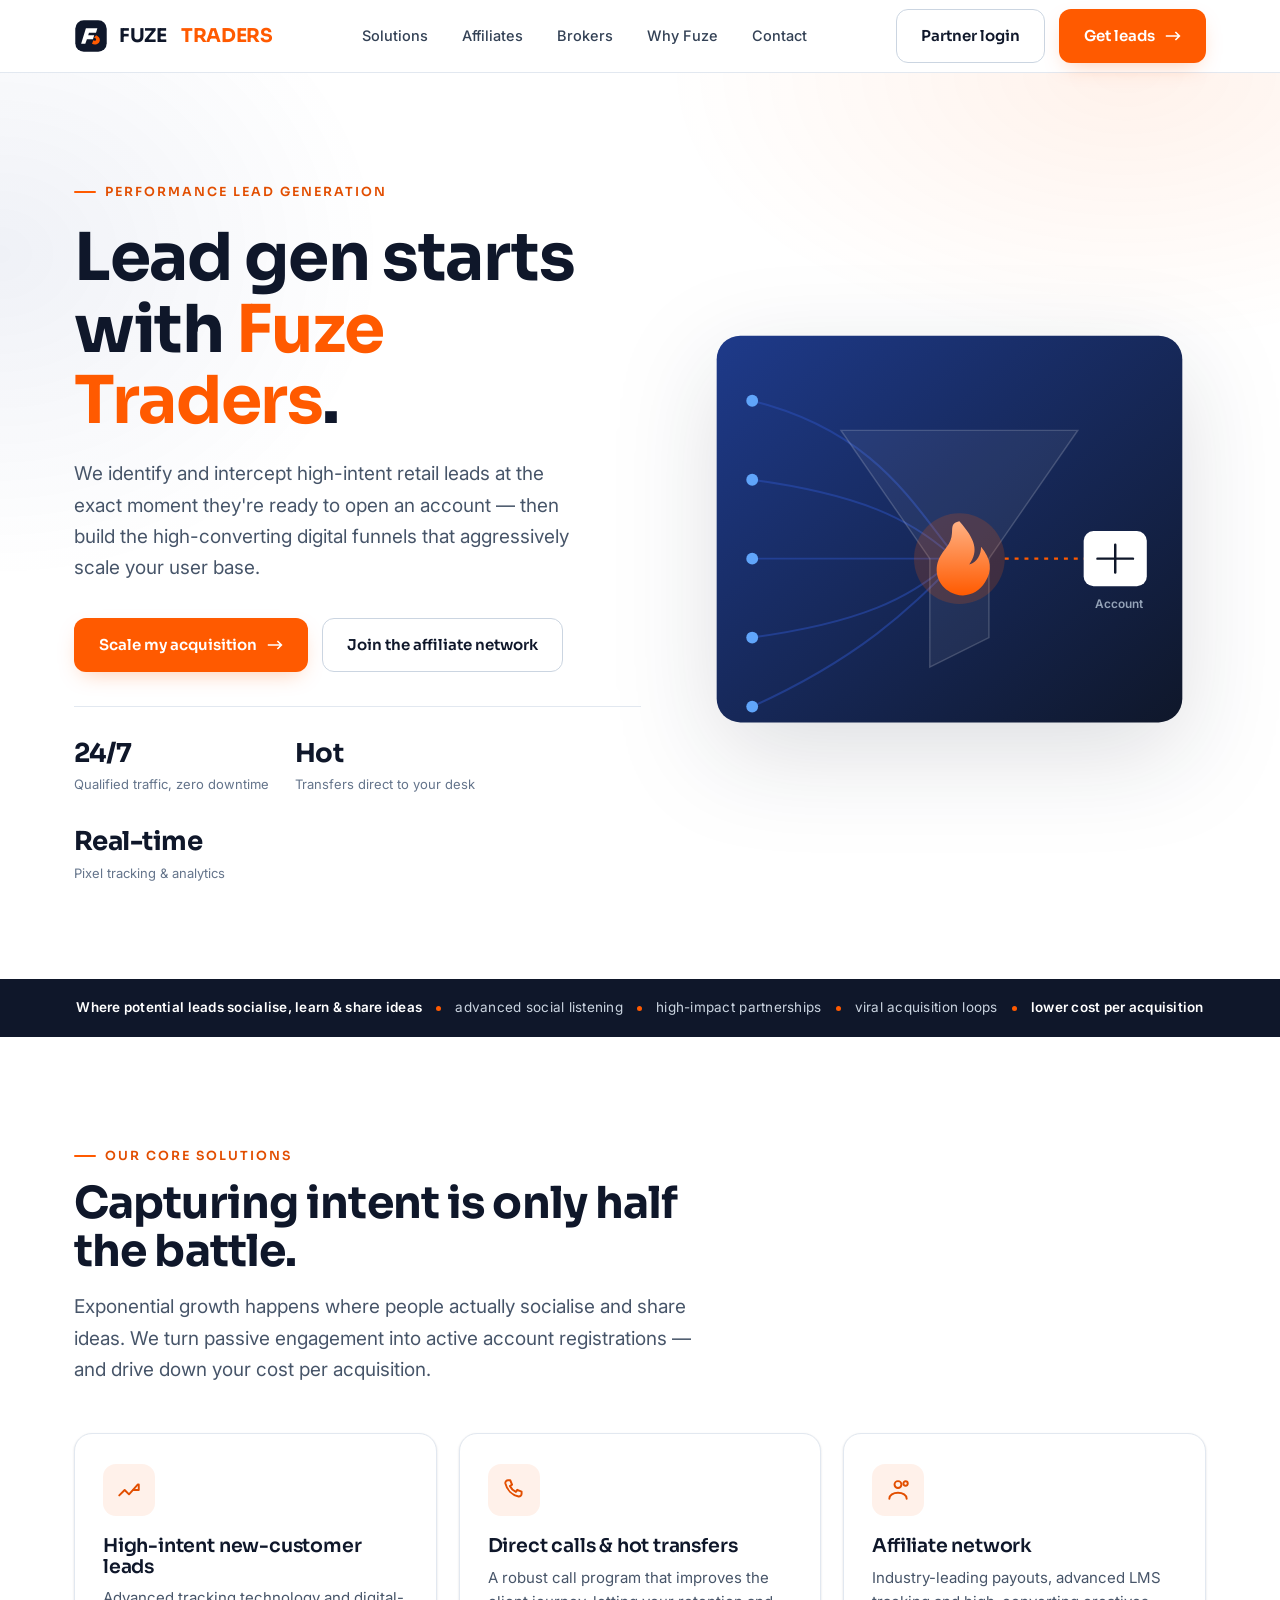
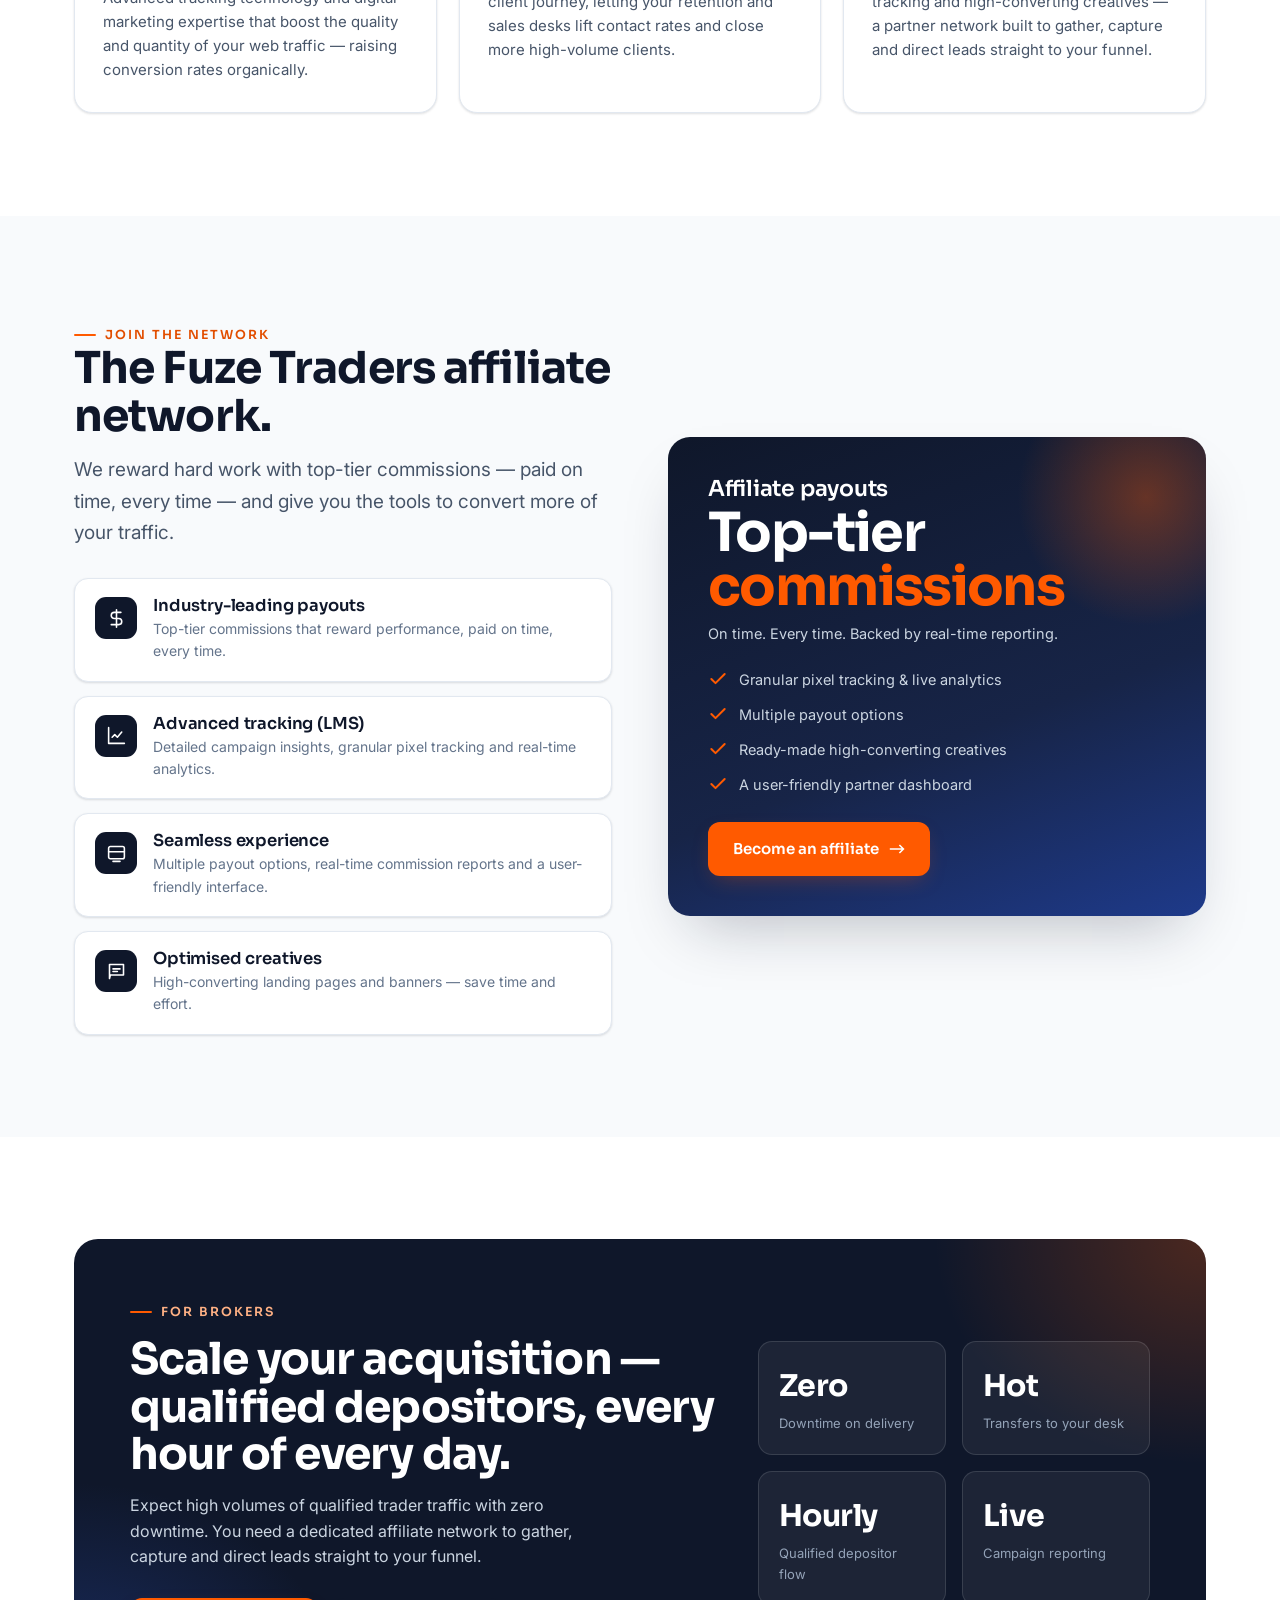
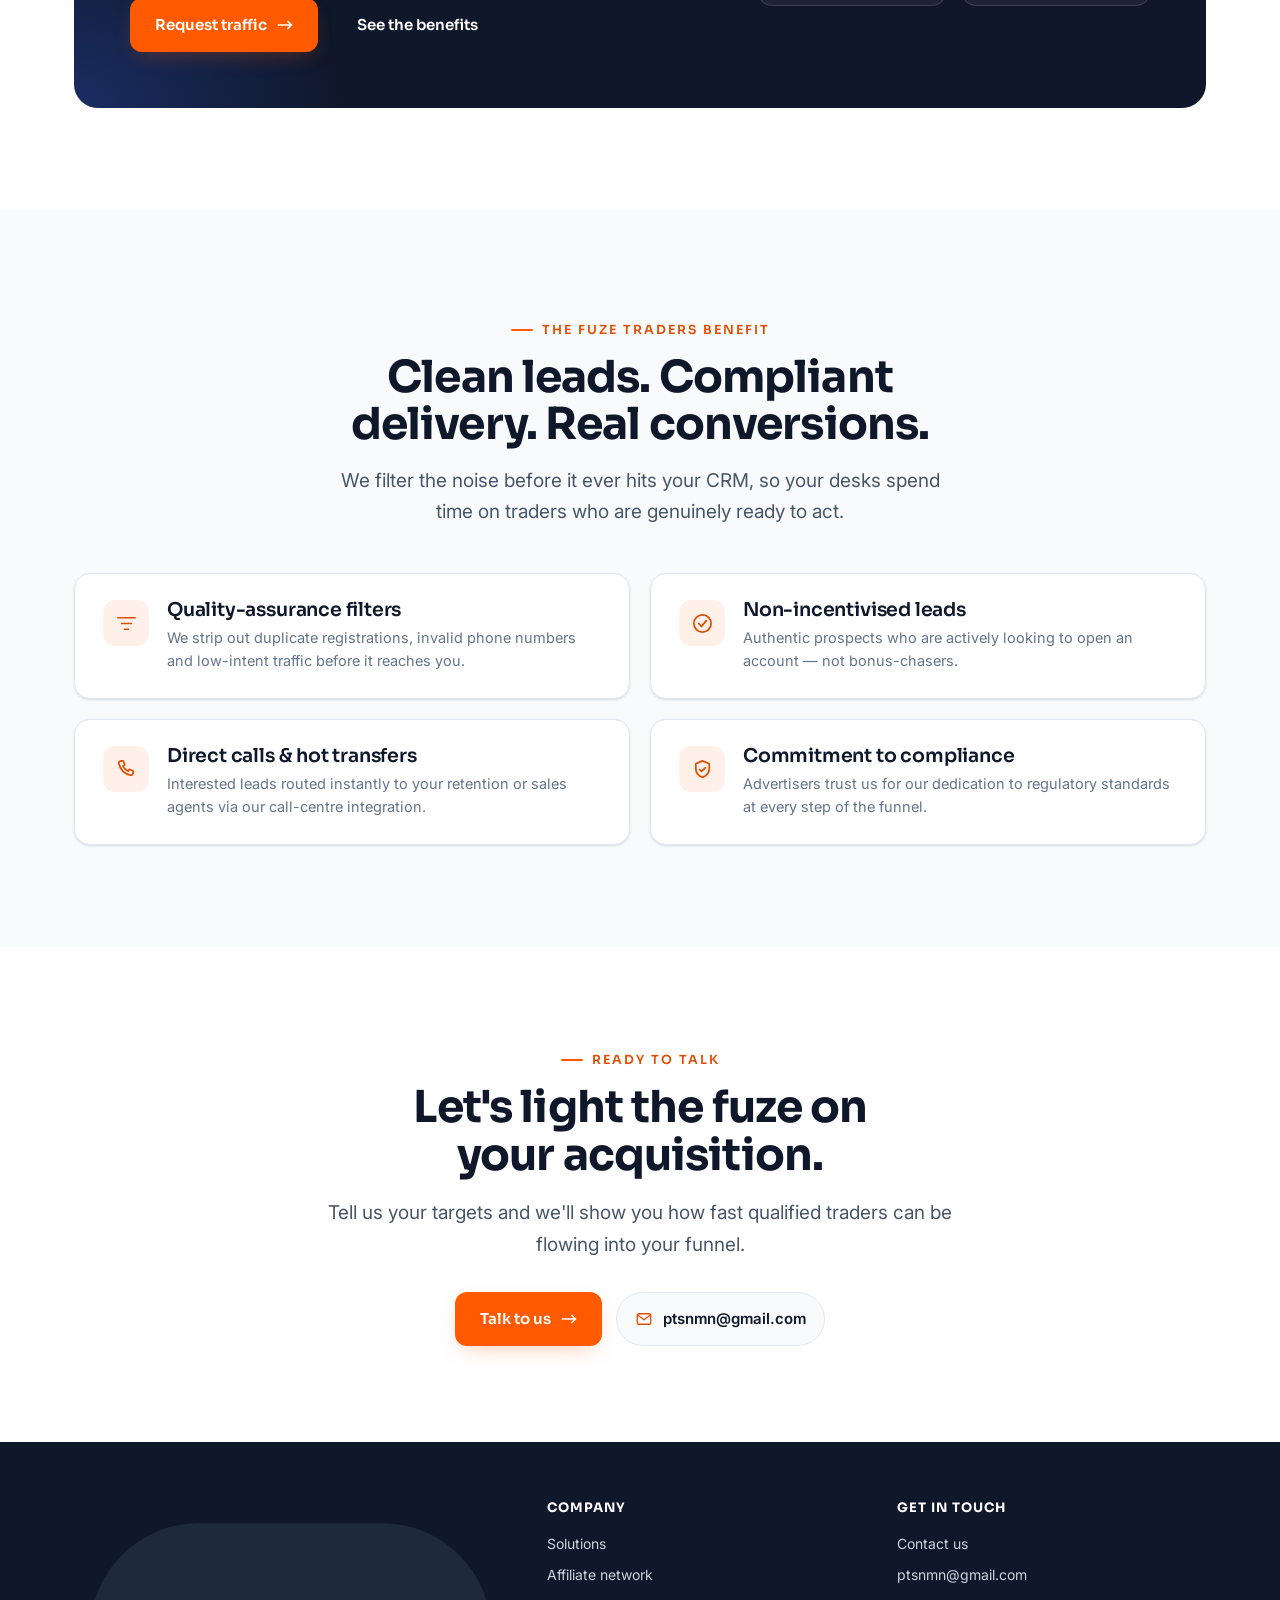
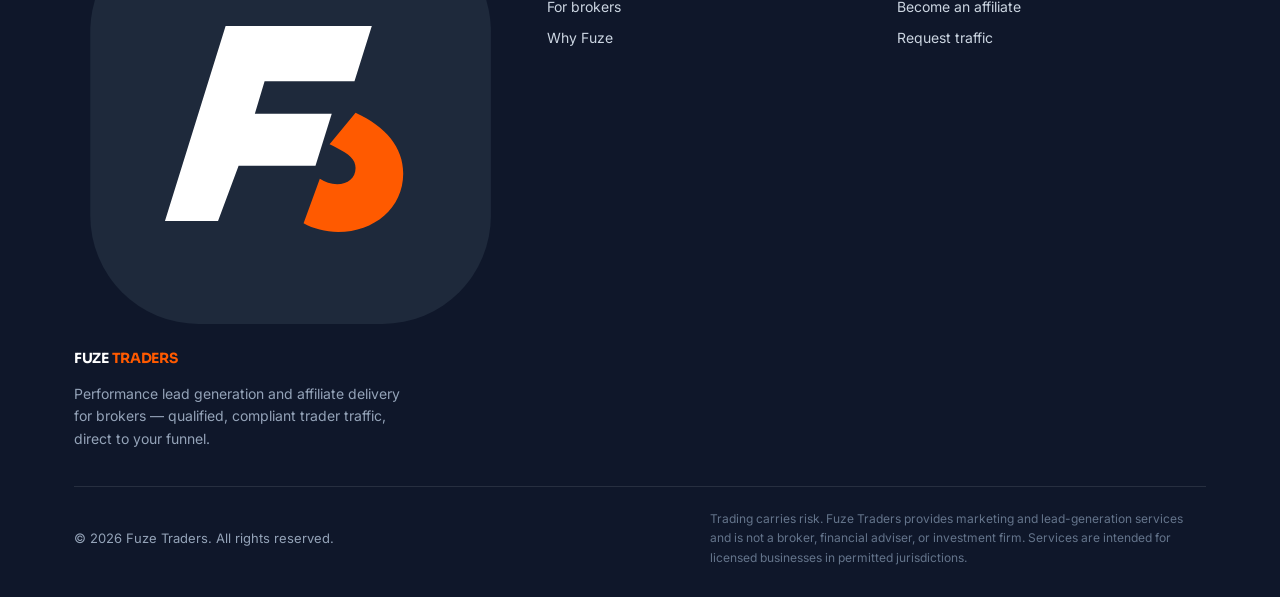
==== index.html @ 3e5e4494 "Fuze Traders marketing site Static landing page + contact page for Fuze Traders (broker lead-gen / a" ====
<!doctype html>
<html lang="en">
<head>
<meta charset="utf-8">
<meta name="viewport" content="width=device-width, initial-scale=1">
<title>Fuze Traders — High-Intent Lead Generation for Brokers</title>
<meta name="description" content="Fuze Traders intercepts high-intent retail trading leads at the moment they're ready to open an account — high-converting funnels, direct calls and hot transfers, and an industry-leading affiliate network.">
<link rel="preconnect" href="https://fonts.googleapis.com">
<link rel="preconnect" href="https://fonts.gstatic.com" crossorigin>
<link href="https://fonts.googleapis.com/css2?family=Sora:wght@500;600;700&family=Inter:wght@400;500;600&display=swap" rel="stylesheet">
<link rel="stylesheet" href="css/style.css?v=1">
</head>
<body>

<!-- NAV -->
<header class="nav" id="nav">
  <div class="wrap nav-in">
    <a class="brand" href="index.html" aria-label="Fuze Traders home">
      <span class="logo" aria-hidden="true">
        <svg viewBox="0 0 40 40" fill="none">
          <rect x="1.5" y="1.5" width="37" height="37" rx="10" fill="#0F172A"/>
          <path d="M14 11h13.5l-1.6 5.1H17.6l-.9 3h7.1l-1.5 4.8h-7.1L13.3 29H8.4L14 11z" fill="#fff"/>
          <path d="M26 19c2.8 1.3 4.4 3.2 4.4 5.6 0 3.2-2.7 5.4-6 5.4-1.2 0-2.3-.3-3.2-.8l1.5-4.1c.5.3 1 .5 1.6.5 1 0 1.7-.6 1.7-1.5 0-.8-.6-1.3-1.8-1.9-.2-.1-.4-.2-.6-.3L26 19z" fill="#FF5A00"/>
        </svg>
      </span>
      <b>FUZE</b><span>&nbsp;TRADERS</span>
    </a>
    <nav class="nav-links" id="navlinks">
      <a href="#solutions">Solutions</a>
      <a href="#affiliates">Affiliates</a>
      <a href="#brokers">Brokers</a>
      <a href="#why">Why Fuze</a>
      <a href="contact.html">Contact</a>
    </nav>
    <div class="nav-cta">
      <a href="contact.html" class="btn btn-ghost">Partner login</a>
      <a href="contact.html" class="btn btn-primary">Get leads
        <svg width="16" height="12" viewBox="0 0 20 12" fill="none" stroke="currentColor" stroke-width="2"><path d="M1 6h17M13 1l5 5-5 5"/></svg>
      </a>
      <button class="burger" id="burger" aria-label="Menu"><span></span><span></span><span></span></button>
    </div>
  </div>
</header>

<!-- HERO -->
<section class="hero">
  <div class="wrap hero-grid">
    <div class="reveal">
      <span class="eyebrow">Performance lead generation</span>
      <h1>Lead gen starts with <span class="accent">Fuze Traders</span>.</h1>
      <p class="lead">We identify and intercept high-intent retail leads at the exact moment they're ready to open an account — then build the high-converting digital funnels that aggressively scale your user base.</p>
      <div class="hero-cta">
        <a href="contact.html" class="btn btn-primary">Scale my acquisition
          <svg width="16" height="12" viewBox="0 0 20 12" fill="none" stroke="currentColor" stroke-width="2"><path d="M1 6h17M13 1l5 5-5 5"/></svg>
        </a>
        <a href="#affiliates" class="btn btn-ghost">Join the affiliate network</a>
      </div>
      <div class="hero-trust">
        <div class="t"><span class="n">24/7</span><span class="l">Qualified traffic, zero downtime</span></div>
        <div class="t"><span class="n">Hot</span><span class="l">Transfers direct to your desk</span></div>
        <div class="t"><span class="n">Real-time</span><span class="l">Pixel tracking &amp; analytics</span></div>
      </div>
    </div>
    <div class="hero-art reveal" aria-hidden="true">
      <!-- Ignition funnel: many intents converge into one spark -->
      <svg viewBox="0 0 520 440" xmlns="http://www.w3.org/2000/svg">
        <defs>
          <linearGradient id="g1" x1="0" y1="0" x2="1" y2="1">
            <stop offset="0" stop-color="#1E3A8A"/><stop offset="1" stop-color="#0F172A"/>
          </linearGradient>
          <linearGradient id="gflame" x1="0" y1="1" x2="0" y2="0">
            <stop offset="0" stop-color="#FF5A00"/><stop offset="1" stop-color="#FFB184"/>
          </linearGradient>
        </defs>
        <rect x="24" y="24" width="472" height="392" rx="24" fill="url(#g1)"/>
        <!-- converging lines -->
        <g stroke="#2B4FB8" stroke-width="2" opacity=".55" fill="none">
          <path d="M60 90 C 180 120, 220 190, 260 240"/>
          <path d="M60 170 C 170 185, 220 210, 260 245"/>
          <path d="M60 250 C 160 250, 220 250, 260 250"/>
          <path d="M60 330 C 170 315, 220 290, 260 255"/>
          <path d="M60 400 C 170 350, 220 300, 260 260"/>
        </g>
        <!-- intent nodes -->
        <g fill="#60A5FA">
          <circle cx="60" cy="90" r="6"/><circle cx="60" cy="170" r="6"/><circle cx="60" cy="250" r="6"/>
          <circle cx="60" cy="330" r="6"/><circle cx="60" cy="400" r="6"/>
        </g>
        <!-- funnel -->
        <path d="M150 120 L390 120 L300 250 L300 330 L240 360 L240 250 Z" fill="rgba(255,255,255,.06)" stroke="rgba(255,255,255,.18)" stroke-width="1.5"/>
        <!-- spark / flame output -->
        <circle cx="270" cy="250" r="46" fill="rgba(255,90,0,.18)"/>
        <path d="M270 212 c 16 18, 20 30, 10 44 c 8 -2, 12 -10, 12 -18 c 10 12, 12 24, 4 36 c -6 10, -18 16, -30 12 c -14 -4, -22 -18, -18 -32 c 3 -11, 12 -16, 14 -26 c 2 -8, -2 -14, 8 -16 z" fill="url(#gflame)"/>
        <!-- output arrow to 'account' -->
        <g>
          <line x1="316" y1="250" x2="430" y2="250" stroke="#FF5A00" stroke-width="2.5" stroke-dasharray="4 6"/>
          <rect x="396" y="222" width="64" height="56" rx="10" fill="#fff"/>
          <path d="M410 250h36M428 236v28" stroke="#0F172A" stroke-width="2.5" stroke-linecap="round"/>
        </g>
        <text x="408" y="300" fill="#94A3B8" font-family="Inter,sans-serif" font-size="12" font-weight="600">Account</text>
      </svg>
    </div>
  </div>
</section>

<!-- STRIP -->
<div class="strip">
  <div class="wrap strip-in">
    <b>Where potential leads socialise, learn &amp; share ideas</b> <span class="dot"></span>
    advanced social listening <span class="dot"></span> high-impact partnerships <span class="dot"></span>
    viral acquisition loops <span class="dot"></span> <b>lower cost per acquisition</b>
  </div>
</div>

<!-- SOLUTIONS -->
<section class="sec" id="solutions">
  <div class="wrap">
    <div class="sec-head reveal">
      <span class="eyebrow">Our core solutions</span>
      <h2>Capturing intent is only half the battle.</h2>
      <p class="lead">Exponential growth happens where people actually socialise and share ideas. We turn passive engagement into active account registrations — and drive down your cost per acquisition.</p>
    </div>
    <div class="cards">
      <div class="card reveal">
        <div class="ic"><svg viewBox="0 0 24 24" fill="none" stroke="currentColor" stroke-width="1.8" stroke-linecap="round" stroke-linejoin="round"><path d="M3 17l5-5 4 4 8-9"/><path d="M21 7v5h-5"/></svg></div>
        <h3>High-intent new-customer leads</h3>
        <p>Advanced tracking technology and digital-marketing expertise that boost the quality and quantity of your web traffic — raising conversion rates organically.</p>
      </div>
      <div class="card reveal">
        <div class="ic"><svg viewBox="0 0 24 24" fill="none" stroke="currentColor" stroke-width="1.8" stroke-linecap="round" stroke-linejoin="round"><path d="M6.5 3h2l1.7 4-2 1.3a12 12 0 005.5 5.5l1.3-2 4 1.7v2a2.5 2.5 0 01-2.7 2.5A16.5 16.5 0 014 5.7 2.5 2.5 0 016.5 3z"/></svg></div>
        <h3>Direct calls &amp; hot transfers</h3>
        <p>A robust call program that improves the client journey, letting your retention and sales desks lift contact rates and close more high-volume clients.</p>
      </div>
      <div class="card reveal">
        <div class="ic"><svg viewBox="0 0 24 24" fill="none" stroke="currentColor" stroke-width="1.8" stroke-linecap="round" stroke-linejoin="round"><circle cx="12" cy="7" r="3.2"/><path d="M4 20c0-3.3 3.6-5.5 8-5.5s8 2.2 8 5.5"/><circle cx="19" cy="6" r="2"/></svg></div>
        <h3>Affiliate network</h3>
        <p>Industry-leading payouts, advanced LMS tracking and high-converting creatives — a partner network built to gather, capture and direct leads straight to your funnel.</p>
      </div>
    </div>
  </div>
</section>

<!-- AFFILIATES -->
<section class="sec alt" id="affiliates">
  <div class="wrap split">
    <div class="reveal">
      <span class="eyebrow">Join the network</span>
      <h2>The Fuze Traders affiliate network.</h2>
      <p class="lead" style="margin-top:14px">We reward hard work with top-tier commissions — paid on time, every time — and give you the tools to convert more of your traffic.</p>
      <div class="feat-list">
        <div class="feat"><span class="fi"><svg viewBox="0 0 24 24" fill="none" stroke="currentColor" stroke-width="1.8" stroke-linecap="round" stroke-linejoin="round"><path d="M12 2v20M17 5H9.5a3.5 3.5 0 000 7h5a3.5 3.5 0 010 7H6"/></svg></span><div><h3>Industry-leading payouts</h3><p>Top-tier commissions that reward performance, paid on time, every time.</p></div></div>
        <div class="feat"><span class="fi"><svg viewBox="0 0 24 24" fill="none" stroke="currentColor" stroke-width="1.8" stroke-linecap="round" stroke-linejoin="round"><path d="M3 3v18h18"/><path d="M7 14l3-3 3 3 5-6"/></svg></span><div><h3>Advanced tracking (LMS)</h3><p>Detailed campaign insights, granular pixel tracking and real-time analytics.</p></div></div>
        <div class="feat"><span class="fi"><svg viewBox="0 0 24 24" fill="none" stroke="currentColor" stroke-width="1.8" stroke-linecap="round" stroke-linejoin="round"><rect x="3" y="4" width="18" height="14" rx="2"/><path d="M3 10h18M8 21h8"/></svg></span><div><h3>Seamless experience</h3><p>Multiple payout options, real-time commission reports and a user-friendly interface.</p></div></div>
        <div class="feat"><span class="fi"><svg viewBox="0 0 24 24" fill="none" stroke="currentColor" stroke-width="1.8" stroke-linecap="round" stroke-linejoin="round"><path d="M4 4h16v12H5l-1 4z"/><path d="M8 9h8M8 12h5"/></svg></span><div><h3>Optimised creatives</h3><p>High-converting landing pages and banners — save time and effort.</p></div></div>
      </div>
    </div>
    <div class="panel reveal">
      <h3>Affiliate payouts</h3>
      <div class="big">Top-tier<br><span>commissions</span></div>
      <p style="color:#cbd5e1;font-size:14.5px;margin-top:8px">On time. Every time. Backed by real-time reporting.</p>
      <ul>
        <li><svg viewBox="0 0 24 24" fill="none" stroke="currentColor" stroke-width="2.4" stroke-linecap="round" stroke-linejoin="round"><path d="M20 6L9 17l-5-5"/></svg> Granular pixel tracking &amp; live analytics</li>
        <li><svg viewBox="0 0 24 24" fill="none" stroke="currentColor" stroke-width="2.4" stroke-linecap="round" stroke-linejoin="round"><path d="M20 6L9 17l-5-5"/></svg> Multiple payout options</li>
        <li><svg viewBox="0 0 24 24" fill="none" stroke="currentColor" stroke-width="2.4" stroke-linecap="round" stroke-linejoin="round"><path d="M20 6L9 17l-5-5"/></svg> Ready-made high-converting creatives</li>
        <li><svg viewBox="0 0 24 24" fill="none" stroke="currentColor" stroke-width="2.4" stroke-linecap="round" stroke-linejoin="round"><path d="M20 6L9 17l-5-5"/></svg> A user-friendly partner dashboard</li>
      </ul>
      <a href="contact.html" class="btn btn-primary" style="margin-top:26px">Become an affiliate
        <svg width="16" height="12" viewBox="0 0 20 12" fill="none" stroke="currentColor" stroke-width="2"><path d="M1 6h17M13 1l5 5-5 5"/></svg>
      </a>
    </div>
  </div>
</section>

<!-- BROKERS BAND -->
<section class="sec" id="brokers">
  <div class="wrap">
    <div class="band reveal">
      <div class="band-in">
        <div>
          <span class="eyebrow" style="color:#FFB184">For brokers</span>
          <h2 style="margin-top:14px">Scale your acquisition — qualified depositors, every hour of every day.</h2>
          <p>Expect high volumes of qualified trader traffic with zero downtime. You need a dedicated affiliate network to gather, capture and direct leads straight to your funnel.</p>
          <div class="band-cta">
            <a href="contact.html" class="btn btn-primary">Request traffic
              <svg width="16" height="12" viewBox="0 0 20 12" fill="none" stroke="currentColor" stroke-width="2"><path d="M1 6h17M13 1l5 5-5 5"/></svg>
            </a>
            <a href="#why" class="btn btn-dark">See the benefits</a>
          </div>
        </div>
        <div class="bgrid">
          <div class="bstat"><div class="n">Zero</div><div class="l">Downtime on delivery</div></div>
          <div class="bstat"><div class="n">Hot</div><div class="l">Transfers to your desk</div></div>
          <div class="bstat"><div class="n">Hourly</div><div class="l">Qualified depositor flow</div></div>
          <div class="bstat"><div class="n">Live</div><div class="l">Campaign reporting</div></div>
        </div>
      </div>
    </div>
  </div>
</section>

<!-- WHY / BENEFITS -->
<section class="sec alt" id="why">
  <div class="wrap">
    <div class="sec-head center reveal">
      <span class="eyebrow">The Fuze Traders benefit</span>
      <h2>Clean leads. Compliant delivery. Real conversions.</h2>
      <p class="lead">We filter the noise before it ever hits your CRM, so your desks spend time on traders who are genuinely ready to act.</p>
    </div>
    <div class="bens">
      <div class="ben reveal"><span class="bi"><svg viewBox="0 0 24 24" fill="none" stroke="currentColor" stroke-width="1.8" stroke-linecap="round" stroke-linejoin="round"><path d="M3 6h18M7 12h10M10 18h4"/></svg></span><div><h3>Quality-assurance filters</h3><p>We strip out duplicate registrations, invalid phone numbers and low-intent traffic before it reaches you.</p></div></div>
      <div class="ben reveal"><span class="bi"><svg viewBox="0 0 24 24" fill="none" stroke="currentColor" stroke-width="1.8" stroke-linecap="round" stroke-linejoin="round"><circle cx="12" cy="12" r="9"/><path d="M8 12l3 3 5-6"/></svg></span><div><h3>Non-incentivised leads</h3><p>Authentic prospects who are actively looking to open an account — not bonus-chasers.</p></div></div>
      <div class="ben reveal"><span class="bi"><svg viewBox="0 0 24 24" fill="none" stroke="currentColor" stroke-width="1.8" stroke-linecap="round" stroke-linejoin="round"><path d="M6.5 3h2l1.7 4-2 1.3a12 12 0 005.5 5.5l1.3-2 4 1.7v2a2.5 2.5 0 01-2.7 2.5A16.5 16.5 0 014 5.7 2.5 2.5 0 016.5 3z"/></svg></span><div><h3>Direct calls &amp; hot transfers</h3><p>Interested leads routed instantly to your retention or sales agents via our call-centre integration.</p></div></div>
      <div class="ben reveal"><span class="bi"><svg viewBox="0 0 24 24" fill="none" stroke="currentColor" stroke-width="1.8" stroke-linecap="round" stroke-linejoin="round"><path d="M12 3l7 3v5c0 4.5-3 7.8-7 9-4-1.2-7-4.5-7-9V6z"/><path d="M9 12l2 2 4-4"/></svg></span><div><h3>Commitment to compliance</h3><p>Advertisers trust us for our dedication to regulatory standards at every step of the funnel.</p></div></div>
    </div>
  </div>
</section>

<!-- FINAL CTA -->
<section class="cta-final">
  <div class="wrap reveal">
    <span class="eyebrow" style="justify-content:center">Ready to talk</span>
    <h2>Let's light the fuze on your acquisition.</h2>
    <p class="lead">Tell us your targets and we'll show you how fast qualified traders can be flowing into your funnel.</p>
    <div class="row">
      <a href="contact.html" class="btn btn-primary">Talk to us
        <svg width="16" height="12" viewBox="0 0 20 12" fill="none" stroke="currentColor" stroke-width="2"><path d="M1 6h17M13 1l5 5-5 5"/></svg>
      </a>
      <a href="mailto:ptsnmn@gmail.com" class="email-pill">
        <svg viewBox="0 0 24 24" fill="none" stroke="currentColor" stroke-width="1.8"><rect x="3" y="5" width="18" height="14" rx="2"/><path d="M4 7l8 6 8-6"/></svg>
        ptsnmn@gmail.com
      </a>
    </div>
  </div>
</section>

<!-- FOOTER -->
<footer class="ft">
  <div class="wrap">
    <div class="ft-grid">
      <div>
        <a class="brand" href="index.html">
          <span class="logo" aria-hidden="true"><svg viewBox="0 0 40 40" fill="none"><rect x="1.5" y="1.5" width="37" height="37" rx="10" fill="#1E293B"/><path d="M14 11h13.5l-1.6 5.1H17.6l-.9 3h7.1l-1.5 4.8h-7.1L13.3 29H8.4L14 11z" fill="#fff"/><path d="M26 19c2.8 1.3 4.4 3.2 4.4 5.6 0 3.2-2.7 5.4-6 5.4-1.2 0-2.3-.3-3.2-.8l1.5-4.1c.5.3 1 .5 1.6.5 1 0 1.7-.6 1.7-1.5 0-.8-.6-1.3-1.8-1.9-.2-.1-.4-.2-.6-.3L26 19z" fill="#FF5A00"/></svg></span>
          <b style="color:#fff">FUZE</b><span>&nbsp;TRADERS</span>
        </a>
        <p>Performance lead generation and affiliate delivery for brokers — qualified, compliant trader traffic, direct to your funnel.</p>
      </div>
      <div>
        <h4>Company</h4>
        <a href="#solutions">Solutions</a>
        <a href="#affiliates">Affiliate network</a>
        <a href="#brokers">For brokers</a>
        <a href="#why">Why Fuze</a>
      </div>
      <div>
        <h4>Get in touch</h4>
        <a href="contact.html">Contact us</a>
        <a href="mailto:ptsnmn@gmail.com">ptsnmn@gmail.com</a>
        <a href="contact.html">Become an affiliate</a>
        <a href="contact.html">Request traffic</a>
      </div>
    </div>
    <div class="ft-bot">
      <span>© <span id="yr"></span> Fuze Traders. All rights reserved.</span>
      <span class="risk">Trading carries risk. Fuze Traders provides marketing and lead-generation services and is not a broker, financial adviser, or investment firm. Services are intended for licensed businesses in permitted jurisdictions.</span>
    </div>
  </div>
</footer>

<script src="js/main.js?v=1"></script>
</body>
</html>
---- css/style.css ----
/* ======================================================================
   FUZE TRADERS — Modern Corporate Ignition
   Palette: white / off-white surface / trust navy / ignition orange / charcoal
   ====================================================================== */
:root{
  --white:#FFFFFF;
  --surface:#F8FAFC;
  --surface2:#F1F5F9;
  --navy:#0F172A;      /* deepest, authoritative */
  --blue:#1E3A8A;      /* brand blue */
  --blue-2:#2B4FB8;
  --orange:#FF5A00;    /* ignition / CTA */
  --orange-d:#E24E00;
  --orange-wash:#FFF1EA;
  --ink:#1E293B;       /* body text */
  --muted:#64748B;
  --line:#E2E8F0;
  --line-2:#CBD5E1;
  --ring:rgba(255,90,0,.35);
  --maxw:1180px;
  --disp:'Sora',system-ui,sans-serif;
  --body:'Inter',system-ui,sans-serif;
  --shadow-sm:0 1px 2px rgba(15,23,42,.06),0 1px 3px rgba(15,23,42,.08);
  --shadow:0 10px 30px -12px rgba(15,23,42,.18);
  --shadow-lg:0 30px 60px -24px rgba(15,23,42,.28);
}
*{box-sizing:border-box}
html{scroll-behavior:smooth}
body{
  margin:0;background:var(--white);color:var(--ink);
  font-family:var(--body);font-size:16px;line-height:1.6;-webkit-font-smoothing:antialiased;
  overflow-x:hidden;
}
a{color:inherit;text-decoration:none}
img{max-width:100%}
.wrap{max-width:var(--maxw);margin:0 auto;padding:0 24px}
section{position:relative}

/* ---------- type ---------- */
h1,h2,h3{font-family:var(--disp);color:var(--navy);letter-spacing:-.02em;line-height:1.08;margin:0}
h1{font-weight:700;font-size:clamp(36px,6vw,66px)}
h2{font-weight:700;font-size:clamp(28px,4vw,44px)}
h3{font-weight:600;font-size:19px;letter-spacing:-.01em}
p{margin:0}
.eyebrow{display:inline-flex;align-items:center;gap:9px;font-family:var(--disp);font-weight:600;
  font-size:12.5px;letter-spacing:.16em;text-transform:uppercase;color:var(--orange-d)}
.eyebrow::before{content:"";width:22px;height:2px;background:var(--orange);border-radius:2px}
.lead{font-size:clamp(16px,1.6vw,19px);color:#475569;line-height:1.65}
.accent{color:var(--orange)}
.navytxt{color:var(--navy)}

/* ---------- buttons ---------- */
.btn{display:inline-flex;align-items:center;gap:10px;font-family:var(--disp);font-weight:600;font-size:15px;
  padding:14px 24px;border-radius:12px;border:1px solid transparent;cursor:pointer;transition:.18s ease;white-space:nowrap}
.btn svg{transition:transform .18s ease}
.btn:hover svg{transform:translateX(3px)}
.btn-primary{background:var(--orange);color:#fff;box-shadow:0 8px 22px -8px var(--ring)}
.btn-primary:hover{background:var(--orange-d);transform:translateY(-2px);box-shadow:0 14px 30px -10px var(--ring)}
.btn-dark{background:var(--navy);color:#fff}
.btn-dark:hover{background:#1b2742;transform:translateY(-2px)}
.btn-ghost{background:transparent;color:var(--navy);border-color:var(--line-2)}
.btn-ghost:hover{border-color:var(--navy);background:var(--surface)}

/* ---------- nav ---------- */
header.nav{position:sticky;top:0;z-index:50;background:rgba(255,255,255,.82);
  backdrop-filter:saturate(180%) blur(14px);border-bottom:1px solid var(--line);transition:box-shadow .2s}
header.nav.scrolled{box-shadow:var(--shadow-sm)}
.nav-in{display:flex;align-items:center;justify-content:space-between;height:72px}
.brand{display:flex;align-items:center;gap:11px;font-family:var(--disp);font-weight:700;color:var(--navy);
  font-size:19px;letter-spacing:-.02em}
.brand .logo{width:34px;height:34px;flex:0 0 auto}
.brand b{font-weight:700}.brand span{color:var(--orange)}
.nav-links{display:flex;align-items:center;gap:34px}
.nav-links a{font-size:14.5px;font-weight:500;color:#334155;transition:color .15s}
.nav-links a:hover{color:var(--orange-d)}
.nav-cta{display:flex;align-items:center;gap:14px}
.burger{display:none;background:none;border:0;cursor:pointer;padding:8px}
.burger span{display:block;width:22px;height:2px;background:var(--navy);margin:4px 0;transition:.2s}

/* ---------- hero ---------- */
.hero{padding:clamp(56px,8vw,104px) 0 clamp(60px,8vw,96px);background:
  radial-gradient(60% 50% at 88% 0%,rgba(255,90,0,.08),transparent 60%),
  radial-gradient(50% 60% at 0% 20%,rgba(30,58,138,.07),transparent 60%),var(--white)}
.hero-grid{display:grid;grid-template-columns:1.05fr .95fr;gap:52px;align-items:center}
.hero h1{margin:20px 0 0}
.hero .lead{margin:22px 0 0;max-width:42ch}
.hero-cta{display:flex;gap:14px;flex-wrap:wrap;margin-top:34px}
.hero-trust{display:flex;gap:26px;flex-wrap:wrap;margin-top:34px;padding-top:26px;border-top:1px solid var(--line)}
.hero-trust .t{display:flex;flex-direction:column}
.hero-trust .n{font-family:var(--disp);font-weight:700;font-size:26px;color:var(--navy);letter-spacing:-.02em}
.hero-trust .l{font-size:13px;color:var(--muted)}
.hero-art{position:relative}
.hero-art svg{width:100%;height:auto;display:block;filter:drop-shadow(0 30px 50px rgba(15,23,42,.14))}

/* ---------- marquee / logos strip ---------- */
.strip{background:var(--navy);color:#cbd5e1;padding:18px 0}
.strip-in{display:flex;align-items:center;gap:14px;justify-content:center;flex-wrap:wrap;font-size:13.5px;letter-spacing:.02em}
.strip b{color:#fff;font-weight:600}
.strip .dot{width:5px;height:5px;border-radius:50%;background:var(--orange)}

/* ---------- section scaffolding ---------- */
.sec{padding:clamp(60px,8vw,104px) 0}
.sec.alt{background:var(--surface)}
.sec-head{max-width:640px}
.sec-head.center{margin:0 auto;text-align:center}
.sec-head h2{margin:14px 0 0}
.sec-head .lead{margin:16px 0 0}

/* ---------- solutions cards ---------- */
.cards{display:grid;grid-template-columns:repeat(3,1fr);gap:22px;margin-top:48px}
.card{background:var(--white);border:1px solid var(--line);border-radius:18px;padding:30px 28px;
  box-shadow:var(--shadow-sm);transition:.22s ease;position:relative;overflow:hidden}
.card::after{content:"";position:absolute;left:0;top:0;height:3px;width:0;background:var(--orange);transition:width .3s ease}
.card:hover{transform:translateY(-6px);box-shadow:var(--shadow);border-color:var(--line-2)}
.card:hover::after{width:100%}
.card .ic{width:52px;height:52px;border-radius:13px;display:grid;place-items:center;margin-bottom:20px;
  background:var(--orange-wash);color:var(--orange-d)}
.card .ic svg{width:26px;height:26px}
.card h3{margin-bottom:9px}
.card p{color:#475569;font-size:15px}

/* ---------- feature split (affiliate) ---------- */
.split{display:grid;grid-template-columns:1fr 1fr;gap:56px;align-items:center}
.feat-list{display:grid;gap:14px;margin-top:30px}
.feat{display:grid;grid-template-columns:auto 1fr;gap:16px;align-items:start;
  background:var(--white);border:1px solid var(--line);border-radius:14px;padding:18px 20px;box-shadow:var(--shadow-sm)}
.feat .fi{width:42px;height:42px;border-radius:11px;background:var(--navy);color:#fff;display:grid;place-items:center;flex:0 0 auto}
.feat .fi svg{width:21px;height:21px}
.feat h3{font-size:16.5px;margin-bottom:3px}
.feat p{font-size:14px;color:#64748b}
.panel{background:linear-gradient(160deg,#0F172A,#172447 60%,#1E3A8A);border-radius:22px;padding:40px;color:#e2e8f0;
  box-shadow:var(--shadow-lg);position:relative;overflow:hidden}
.panel::before{content:"";position:absolute;width:260px;height:260px;right:-70px;top:-70px;border-radius:50%;
  background:radial-gradient(circle,rgba(255,90,0,.35),transparent 70%)}
.panel h3{color:#fff;font-size:22px}
.panel .big{font-family:var(--disp);font-weight:700;font-size:54px;color:#fff;letter-spacing:-.03em;line-height:1;margin:6px 0}
.panel .big span{color:var(--orange)}
.panel ul{list-style:none;margin:22px 0 0;padding:0;display:grid;gap:12px;position:relative}
.panel li{display:flex;gap:11px;align-items:flex-start;font-size:14.5px;color:#cbd5e1}
.panel li svg{flex:0 0 auto;width:20px;height:20px;color:var(--orange);margin-top:1px}

/* ---------- broker band ---------- */
.band{background:var(--navy);color:#fff;border-radius:24px;padding:clamp(34px,5vw,56px);position:relative;overflow:hidden}
.band::before{content:"";position:absolute;inset:0;background:
  radial-gradient(40% 80% at 100% 0%,rgba(255,90,0,.25),transparent 60%),
  radial-gradient(40% 80% at 0% 100%,rgba(43,79,184,.4),transparent 60%);pointer-events:none}
.band-in{position:relative;display:grid;grid-template-columns:1.2fr .8fr;gap:40px;align-items:center}
.band h2{color:#fff}
.band p{color:#cbd5e1;margin-top:14px;max-width:46ch}
.band .band-cta{display:flex;gap:14px;flex-wrap:wrap;margin-top:28px}
.bgrid{display:grid;grid-template-columns:1fr 1fr;gap:16px}
.bstat{background:rgba(255,255,255,.06);border:1px solid rgba(255,255,255,.12);border-radius:14px;padding:20px}
.bstat .n{font-family:var(--disp);font-weight:700;font-size:30px;color:#fff;letter-spacing:-.02em}
.bstat .l{font-size:13px;color:#94a3b8;margin-top:3px}

/* ---------- benefits grid ---------- */
.bens{display:grid;grid-template-columns:repeat(2,1fr);gap:20px;margin-top:46px}
.ben{display:grid;grid-template-columns:auto 1fr;gap:18px;padding:26px 28px;border:1px solid var(--line);
  border-radius:16px;background:var(--white);box-shadow:var(--shadow-sm);transition:.2s}
.ben:hover{border-color:var(--line-2);box-shadow:var(--shadow)}
.ben .bi{width:46px;height:46px;border-radius:12px;background:var(--orange-wash);color:var(--orange-d);display:grid;place-items:center;flex:0 0 auto}
.ben .bi svg{width:23px;height:23px}
.ben h3{margin-bottom:5px}
.ben p{font-size:14.5px;color:#64748b}

/* ---------- CTA footer ---------- */
.cta-final{text-align:center;padding:clamp(60px,8vw,96px) 0}
.cta-final h2{max-width:16ch;margin:14px auto 0}
.cta-final .lead{max-width:52ch;margin:18px auto 0}
.cta-final .row{display:flex;gap:14px;justify-content:center;flex-wrap:wrap;margin-top:32px}
.email-pill{display:inline-flex;align-items:center;gap:10px;background:var(--surface);border:1px solid var(--line);
  border-radius:999px;padding:10px 18px;font-weight:600;color:var(--navy);font-size:15px}
.email-pill svg{width:18px;height:18px;color:var(--orange-d)}

footer.ft{background:var(--navy);color:#94a3b8;padding:56px 0 30px}
.ft-grid{display:grid;grid-template-columns:1.4fr 1fr 1fr;gap:40px;padding-bottom:36px;border-bottom:1px solid rgba(255,255,255,.1)}
.ft .brand{color:#fff}
.ft p{font-size:14px;margin-top:14px;max-width:38ch;color:#94a3b8}
.ft h4{font-family:var(--disp);color:#fff;font-size:13px;letter-spacing:.08em;text-transform:uppercase;margin:0 0 14px}
.ft a{display:block;font-size:14px;color:#cbd5e1;margin:9px 0;transition:color .15s}
.ft a:hover{color:var(--orange)}
.ft-bot{display:flex;justify-content:space-between;align-items:center;flex-wrap:wrap;gap:12px;padding-top:22px;font-size:13px}
.ft-bot .risk{max-width:62ch;color:#64748b;font-size:12px;line-height:1.6}

/* ---------- contact page ---------- */
.contact-grid{display:grid;grid-template-columns:1fr 1fr;gap:48px;align-items:start}
.form{background:var(--white);border:1px solid var(--line);border-radius:20px;padding:34px;box-shadow:var(--shadow)}
.field{margin-bottom:18px}
.field label{display:block;font-size:13.5px;font-weight:600;color:var(--navy);margin-bottom:7px;font-family:var(--disp)}
.field input,.field select,.field textarea{width:100%;padding:13px 15px;border:1px solid var(--line-2);border-radius:11px;
  font-family:var(--body);font-size:15px;color:var(--ink);background:var(--white);transition:.15s}
.field input:focus,.field select:focus,.field textarea:focus{outline:none;border-color:var(--orange);box-shadow:0 0 0 3px var(--ring)}
.field textarea{resize:vertical;min-height:120px}
.form .btn{width:100%;justify-content:center;margin-top:6px}
.form-note{font-size:12.5px;color:var(--muted);margin-top:14px;text-align:center}
.contact-side .ci{display:flex;gap:16px;align-items:flex-start;margin-top:22px}
.contact-side .ci .ic{width:44px;height:44px;border-radius:12px;background:var(--navy);color:#fff;display:grid;place-items:center;flex:0 0 auto}
.contact-side .ci .ic svg{width:21px;height:21px}
.contact-side .ci h3{font-size:16px;margin-bottom:3px}
.contact-side .ci p{font-size:14.5px;color:#475569}
.contact-side .ci a{color:var(--orange-d);font-weight:600}

/* ---------- reveal ---------- */
.reveal{opacity:0;transform:translateY(22px);transition:opacity .6s ease,transform .6s ease}
.reveal.in{opacity:1;transform:none}
@media(prefers-reduced-motion:reduce){.reveal{opacity:1;transform:none;transition:none}}

/* ---------- responsive ---------- */
@media(max-width:900px){
  .hero-grid{grid-template-columns:1fr;gap:40px}
  .hero-art{order:-1;max-width:460px}
  .split,.band-in,.contact-grid{grid-template-columns:1fr;gap:34px}
  .cards{grid-template-columns:1fr 1fr}
  .ft-grid{grid-template-columns:1fr 1fr}
}
@media(max-width:680px){
  .nav-links{display:none}
  .nav-links.open{display:flex;position:absolute;top:72px;left:0;right:0;flex-direction:column;gap:0;
    background:#fff;border-bottom:1px solid var(--line);padding:8px 24px 18px}
  .nav-links.open a{padding:12px 0;border-bottom:1px solid var(--line)}
  .burger{display:block}
  .cards,.bens,.bgrid,.ft-grid{grid-template-columns:1fr}
  .nav-cta .btn-ghost{display:none}
}
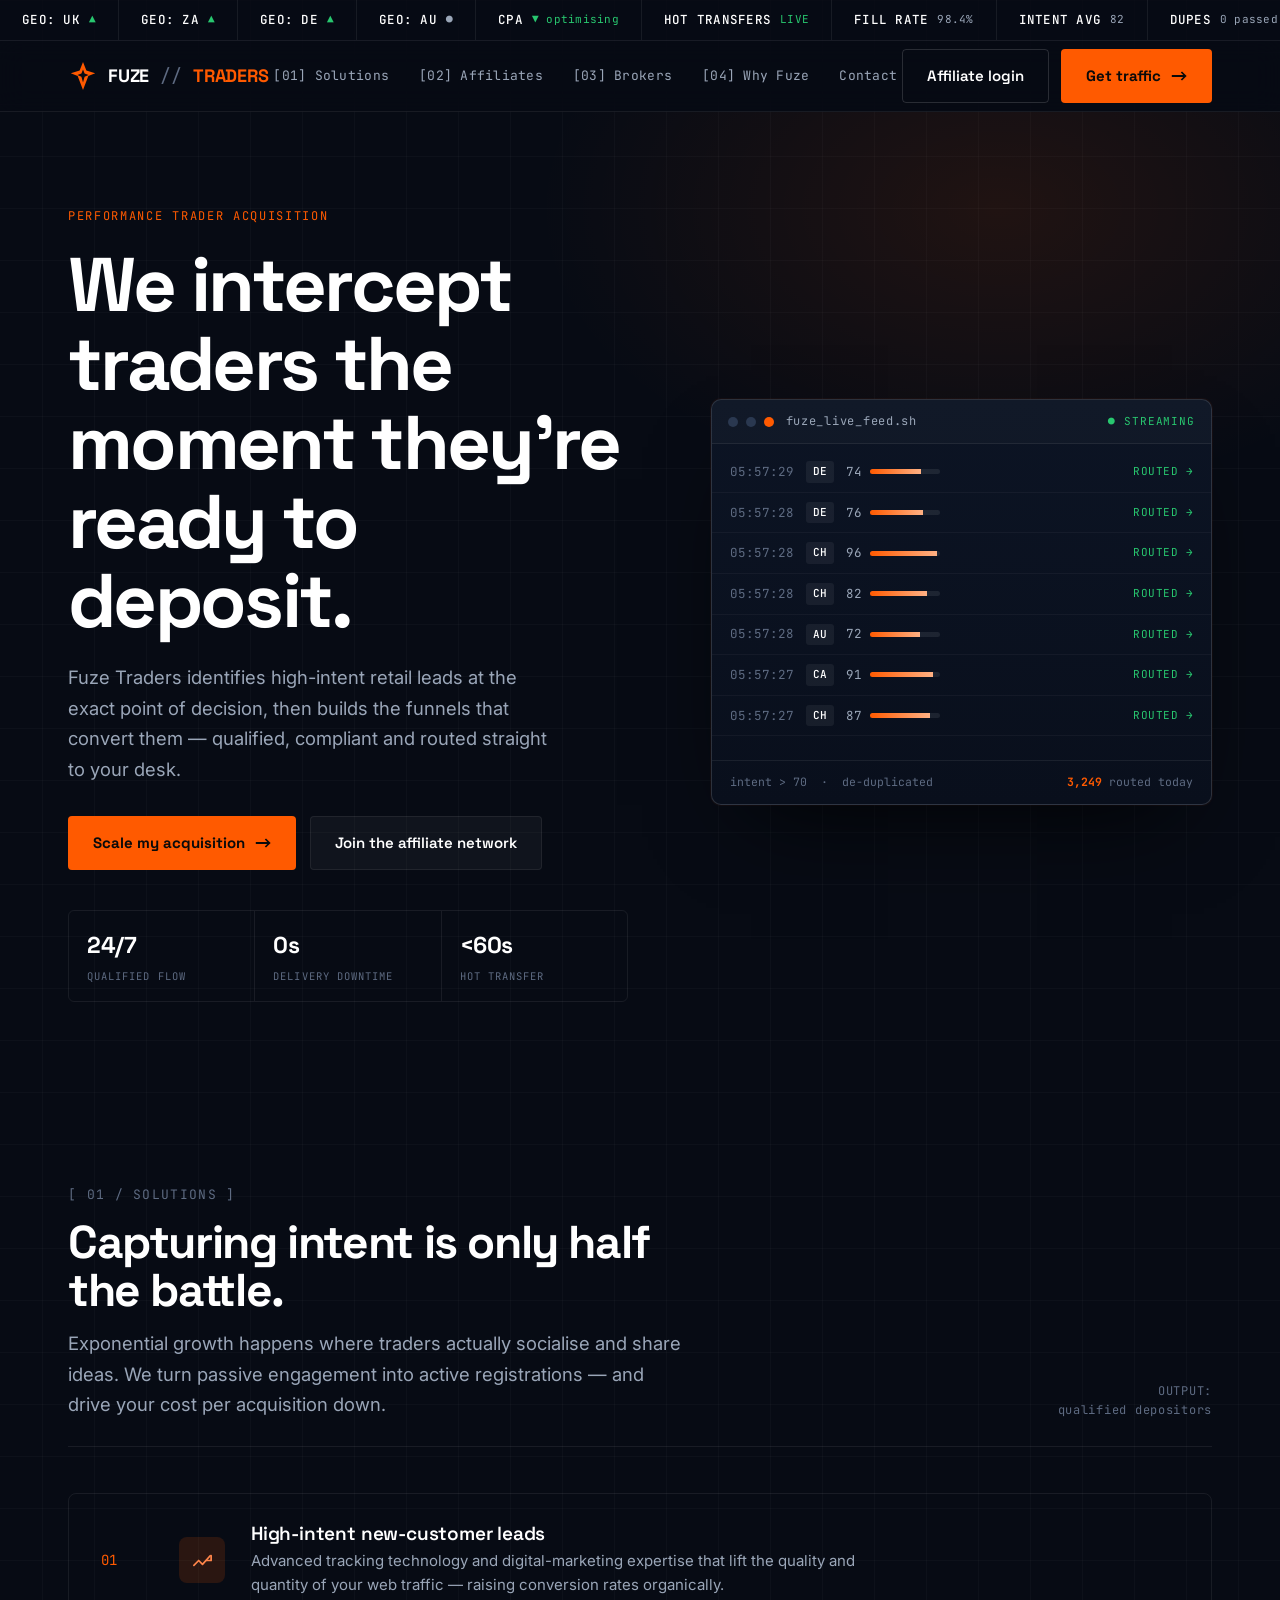
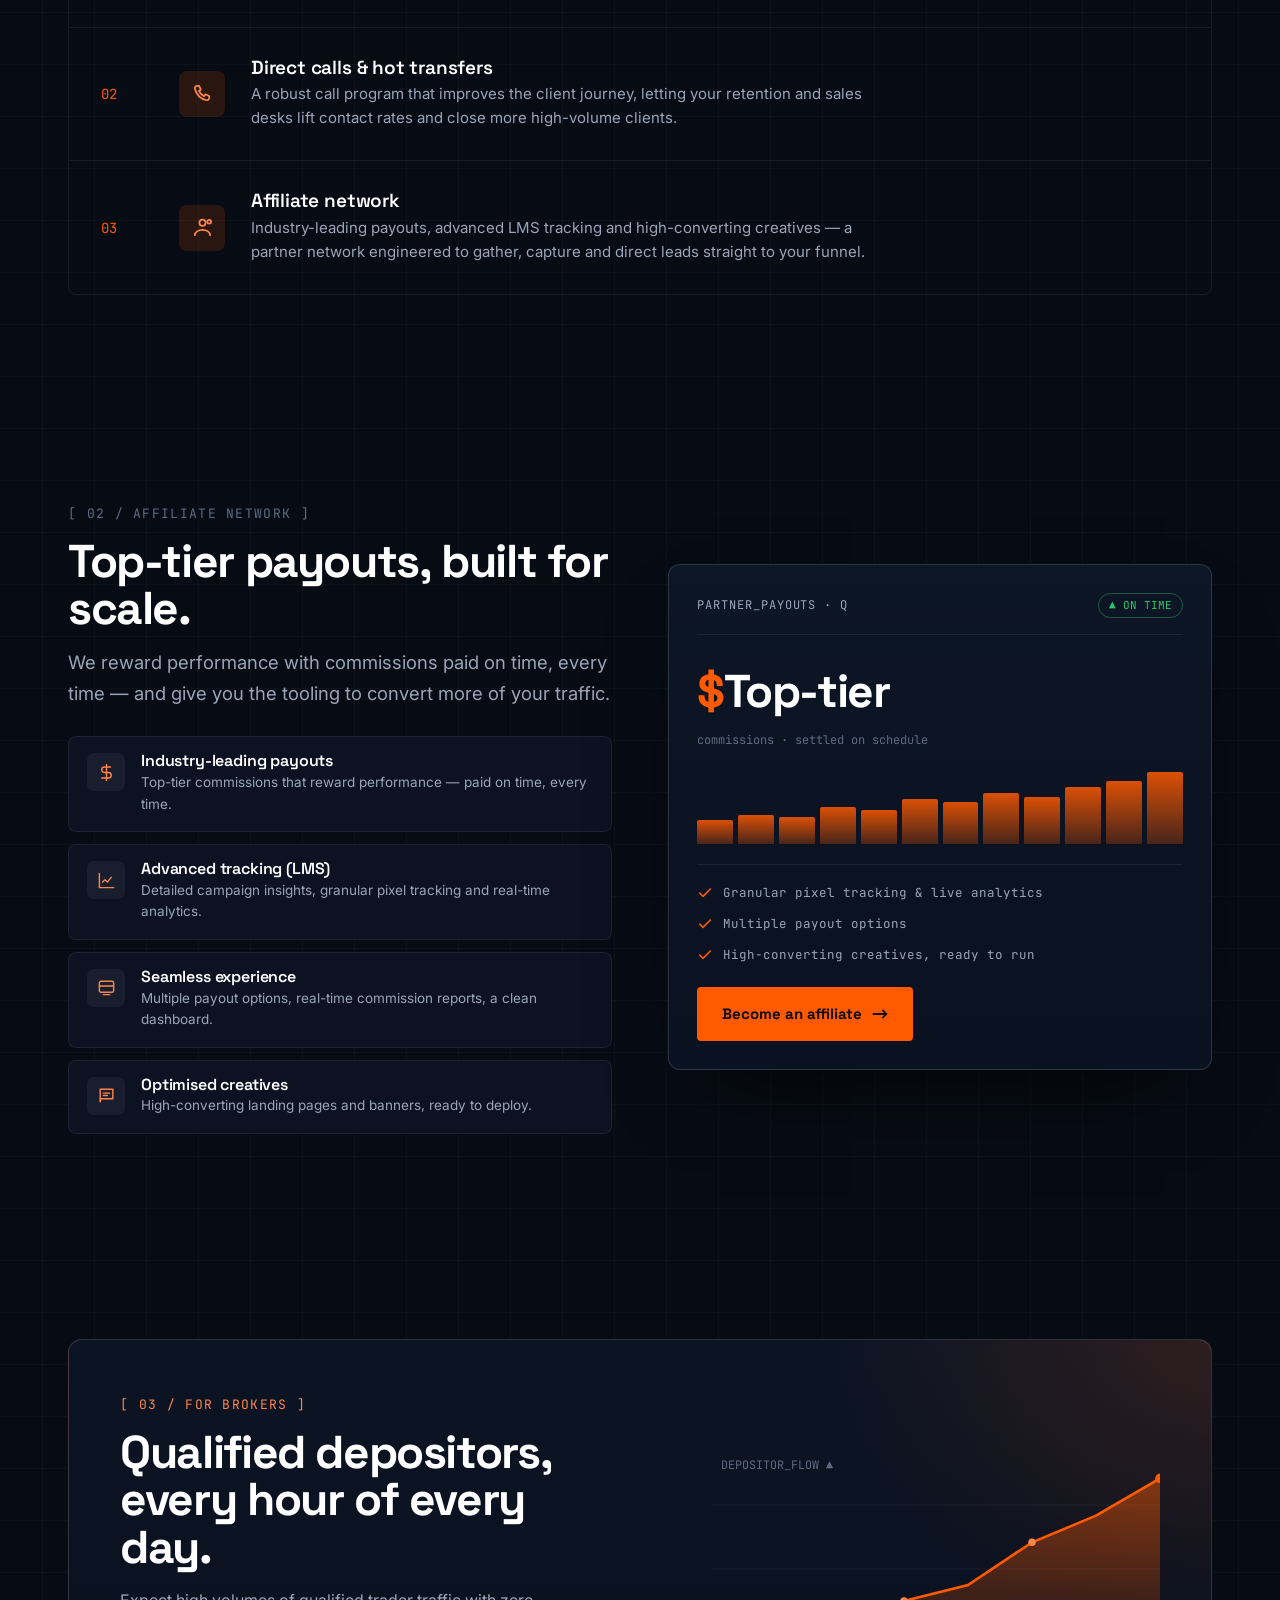
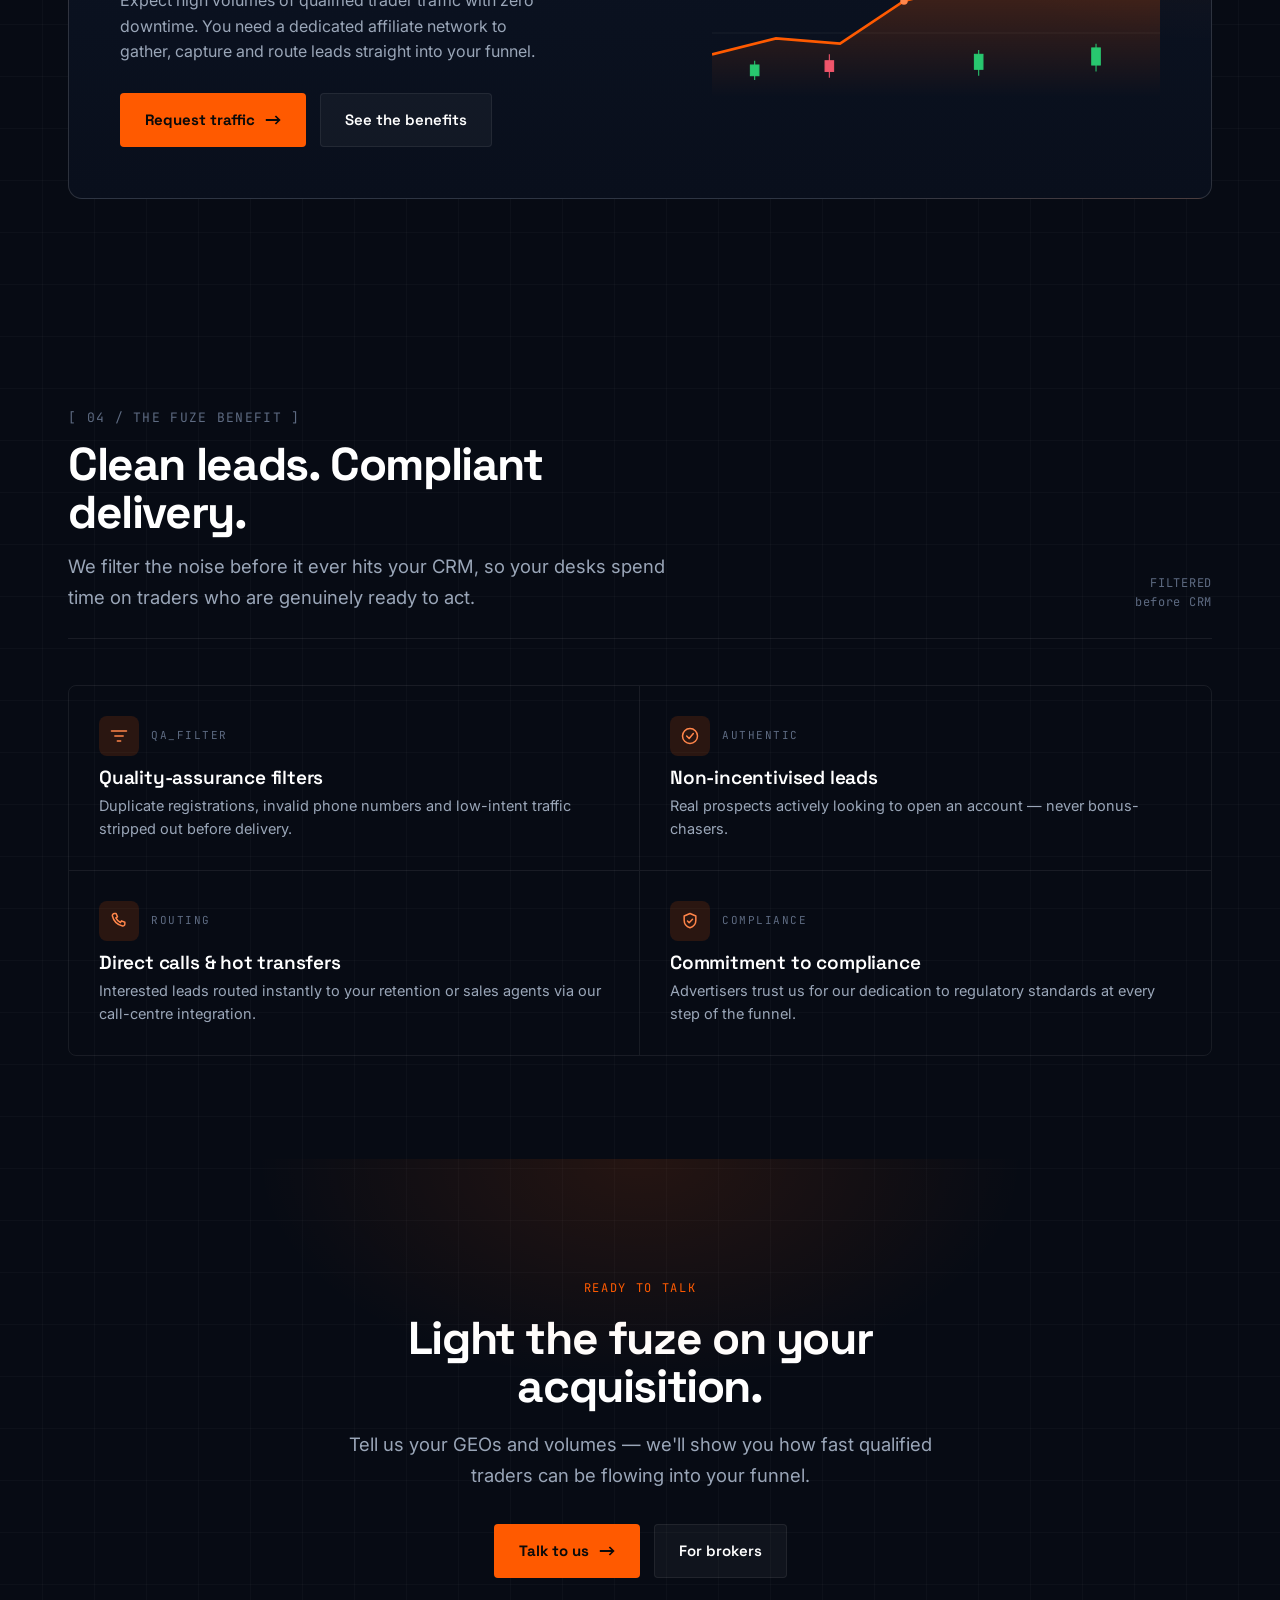
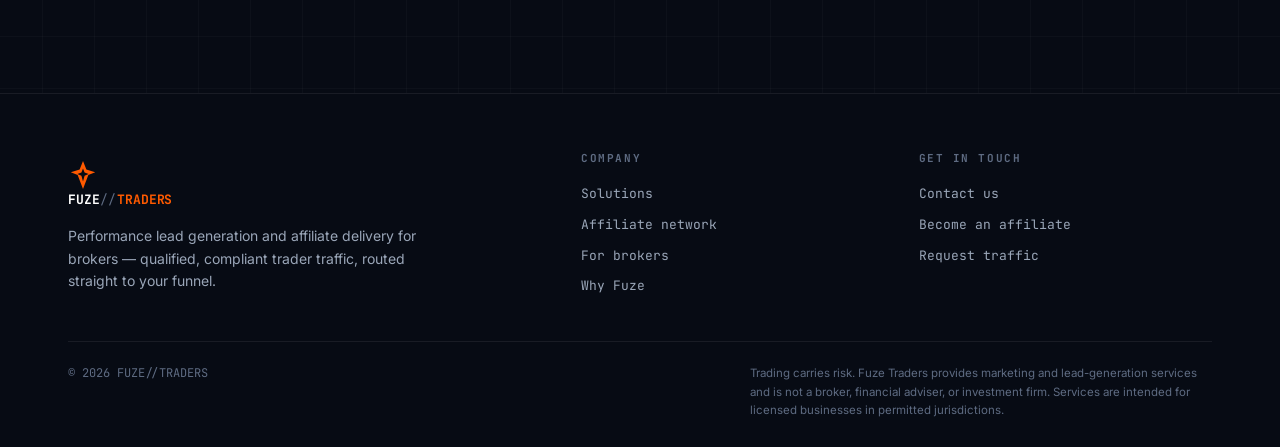
==== commit 9b870d19: "Redesign as trading-terminal theme; remove email Dark fintech direction: scrolling ticker, live stre" ====
--- a/index.html
+++ b/index.html
@@ -3,39 +3,41 @@
 <head>
 <meta charset="utf-8">
 <meta name="viewport" content="width=device-width, initial-scale=1">
-<title>Fuze Traders — High-Intent Lead Generation for Brokers</title>
-<meta name="description" content="Fuze Traders intercepts high-intent retail trading leads at the moment they're ready to open an account — high-converting funnels, direct calls and hot transfers, and an industry-leading affiliate network.">
+<title>Fuze Traders — High-Intent Trader Acquisition for Brokers</title>
+<meta name="description" content="Fuze Traders intercepts high-intent retail traders the moment they're ready to deposit — qualified, compliant lead flow, hot transfers and an industry-leading affiliate network, routed straight to your desk.">
 <link rel="preconnect" href="https://fonts.googleapis.com">
 <link rel="preconnect" href="https://fonts.gstatic.com" crossorigin>
-<link href="https://fonts.googleapis.com/css2?family=Sora:wght@500;600;700&family=Inter:wght@400;500;600&display=swap" rel="stylesheet">
-<link rel="stylesheet" href="css/style.css?v=1">
+<link href="https://fonts.googleapis.com/css2?family=Space+Grotesk:wght@500;600;700&family=Inter:wght@400;500;600&family=JetBrains+Mono:wght@400;500&display=swap" rel="stylesheet">
+<link rel="stylesheet" href="css/style.css?v=2">
 </head>
 <body>
+
+<!-- TICKER -->
+<div class="ticker" aria-hidden="true">
+  <div class="ticker-track" id="ticker"></div>
+</div>
 
 <!-- NAV -->
 <header class="nav" id="nav">
   <div class="wrap nav-in">
-    <a class="brand" href="index.html" aria-label="Fuze Traders home">
-      <span class="logo" aria-hidden="true">
-        <svg viewBox="0 0 40 40" fill="none">
-          <rect x="1.5" y="1.5" width="37" height="37" rx="10" fill="#0F172A"/>
-          <path d="M14 11h13.5l-1.6 5.1H17.6l-.9 3h7.1l-1.5 4.8h-7.1L13.3 29H8.4L14 11z" fill="#fff"/>
-          <path d="M26 19c2.8 1.3 4.4 3.2 4.4 5.6 0 3.2-2.7 5.4-6 5.4-1.2 0-2.3-.3-3.2-.8l1.5-4.1c.5.3 1 .5 1.6.5 1 0 1.7-.6 1.7-1.5 0-.8-.6-1.3-1.8-1.9-.2-.1-.4-.2-.6-.3L26 19z" fill="#FF5A00"/>
-        </svg>
-      </span>
-      <b>FUZE</b><span>&nbsp;TRADERS</span>
+    <a class="brand" href="index.html" aria-label="Fuze Traders">
+      <span class="logo"><svg viewBox="0 0 32 32" fill="none" aria-hidden="true">
+        <path d="M16 1l3.6 9.1L29 13l-7.3 3.1L16 31l-5.7-14.9L3 13l9.4-2.9z" fill="#FF5A00"/>
+        <path d="M16 9l1.7 4.3L22 15l-4.3 1.7L16 23l-1.7-6.3L10 15l4.3-1.7z" fill="#070B14"/>
+      </svg></span>
+      <span class="b">FUZE</span><span class="sl">//</span><span class="o">TRADERS</span>
     </a>
     <nav class="nav-links" id="navlinks">
-      <a href="#solutions">Solutions</a>
-      <a href="#affiliates">Affiliates</a>
-      <a href="#brokers">Brokers</a>
-      <a href="#why">Why Fuze</a>
+      <a href="#solutions">[01] Solutions</a>
+      <a href="#affiliates">[02] Affiliates</a>
+      <a href="#brokers">[03] Brokers</a>
+      <a href="#why">[04] Why Fuze</a>
       <a href="contact.html">Contact</a>
     </nav>
     <div class="nav-cta">
-      <a href="contact.html" class="btn btn-ghost">Partner login</a>
-      <a href="contact.html" class="btn btn-primary">Get leads
-        <svg width="16" height="12" viewBox="0 0 20 12" fill="none" stroke="currentColor" stroke-width="2"><path d="M1 6h17M13 1l5 5-5 5"/></svg>
+      <a href="contact.html" class="btn btn-line">Affiliate login</a>
+      <a href="contact.html" class="btn btn-primary">Get traffic
+        <svg width="16" height="12" viewBox="0 0 20 12" fill="none" stroke="currentColor" stroke-width="2.2"><path d="M1 6h17M13 1l5 5-5 5"/></svg>
       </a>
       <button class="burger" id="burger" aria-label="Menu"><span></span><span></span><span></span></button>
     </div>
@@ -46,171 +48,155 @@
 <section class="hero">
   <div class="wrap hero-grid">
     <div class="reveal">
-      <span class="eyebrow">Performance lead generation</span>
-      <h1>Lead gen starts with <span class="accent">Fuze Traders</span>.</h1>
-      <p class="lead">We identify and intercept high-intent retail leads at the exact moment they're ready to open an account — then build the high-converting digital funnels that aggressively scale your user base.</p>
+      <span class="tag">Performance trader acquisition</span>
+      <h1>We intercept traders the moment they're ready to deposit.</h1>
+      <p class="lead">Fuze Traders identifies high-intent retail leads at the exact point of decision, then builds the funnels that convert them — qualified, compliant and routed straight to your desk.</p>
       <div class="hero-cta">
         <a href="contact.html" class="btn btn-primary">Scale my acquisition
-          <svg width="16" height="12" viewBox="0 0 20 12" fill="none" stroke="currentColor" stroke-width="2"><path d="M1 6h17M13 1l5 5-5 5"/></svg>
+          <svg width="16" height="12" viewBox="0 0 20 12" fill="none" stroke="currentColor" stroke-width="2.2"><path d="M1 6h17M13 1l5 5-5 5"/></svg>
         </a>
         <a href="#affiliates" class="btn btn-ghost">Join the affiliate network</a>
       </div>
-      <div class="hero-trust">
-        <div class="t"><span class="n">24/7</span><span class="l">Qualified traffic, zero downtime</span></div>
-        <div class="t"><span class="n">Hot</span><span class="l">Transfers direct to your desk</span></div>
-        <div class="t"><span class="n">Real-time</span><span class="l">Pixel tracking &amp; analytics</span></div>
-      </div>
-    </div>
-    <div class="hero-art reveal" aria-hidden="true">
-      <!-- Ignition funnel: many intents converge into one spark -->
-      <svg viewBox="0 0 520 440" xmlns="http://www.w3.org/2000/svg">
-        <defs>
-          <linearGradient id="g1" x1="0" y1="0" x2="1" y2="1">
-            <stop offset="0" stop-color="#1E3A8A"/><stop offset="1" stop-color="#0F172A"/>
-          </linearGradient>
-          <linearGradient id="gflame" x1="0" y1="1" x2="0" y2="0">
-            <stop offset="0" stop-color="#FF5A00"/><stop offset="1" stop-color="#FFB184"/>
-          </linearGradient>
-        </defs>
-        <rect x="24" y="24" width="472" height="392" rx="24" fill="url(#g1)"/>
-        <!-- converging lines -->
-        <g stroke="#2B4FB8" stroke-width="2" opacity=".55" fill="none">
-          <path d="M60 90 C 180 120, 220 190, 260 240"/>
-          <path d="M60 170 C 170 185, 220 210, 260 245"/>
-          <path d="M60 250 C 160 250, 220 250, 260 250"/>
-          <path d="M60 330 C 170 315, 220 290, 260 255"/>
-          <path d="M60 400 C 170 350, 220 300, 260 260"/>
-        </g>
-        <!-- intent nodes -->
-        <g fill="#60A5FA">
-          <circle cx="60" cy="90" r="6"/><circle cx="60" cy="170" r="6"/><circle cx="60" cy="250" r="6"/>
-          <circle cx="60" cy="330" r="6"/><circle cx="60" cy="400" r="6"/>
-        </g>
-        <!-- funnel -->
-        <path d="M150 120 L390 120 L300 250 L300 330 L240 360 L240 250 Z" fill="rgba(255,255,255,.06)" stroke="rgba(255,255,255,.18)" stroke-width="1.5"/>
-        <!-- spark / flame output -->
-        <circle cx="270" cy="250" r="46" fill="rgba(255,90,0,.18)"/>
-        <path d="M270 212 c 16 18, 20 30, 10 44 c 8 -2, 12 -10, 12 -18 c 10 12, 12 24, 4 36 c -6 10, -18 16, -30 12 c -14 -4, -22 -18, -18 -32 c 3 -11, 12 -16, 14 -26 c 2 -8, -2 -14, 8 -16 z" fill="url(#gflame)"/>
-        <!-- output arrow to 'account' -->
-        <g>
-          <line x1="316" y1="250" x2="430" y2="250" stroke="#FF5A00" stroke-width="2.5" stroke-dasharray="4 6"/>
-          <rect x="396" y="222" width="64" height="56" rx="10" fill="#fff"/>
-          <path d="M410 250h36M428 236v28" stroke="#0F172A" stroke-width="2.5" stroke-linecap="round"/>
-        </g>
-        <text x="408" y="300" fill="#94A3B8" font-family="Inter,sans-serif" font-size="12" font-weight="600">Account</text>
-      </svg>
-    </div>
-  </div>
-</section>
-
-<!-- STRIP -->
-<div class="strip">
-  <div class="wrap strip-in">
-    <b>Where potential leads socialise, learn &amp; share ideas</b> <span class="dot"></span>
-    advanced social listening <span class="dot"></span> high-impact partnerships <span class="dot"></span>
-    viral acquisition loops <span class="dot"></span> <b>lower cost per acquisition</b>
-  </div>
-</div>
+      <div class="hero-stats">
+        <div class="s"><div class="n">24/7</div><div class="l">Qualified flow</div></div>
+        <div class="s"><div class="n">0s</div><div class="l">Delivery downtime</div></div>
+        <div class="s"><div class="n">&lt;60s</div><div class="l">Hot transfer</div></div>
+      </div>
+    </div>
+
+    <!-- live lead terminal -->
+    <div class="hero-art reveal">
+      <div class="term">
+        <div class="term-bar">
+          <span class="dot"></span><span class="dot"></span><span class="dot live"></span>
+          <span class="ttl">fuze_live_feed.sh</span>
+          <span class="st">● STREAMING</span>
+        </div>
+        <div class="feed" id="feed"></div>
+        <div class="feed-foot"><span>intent &gt; 70 &nbsp;·&nbsp; de-duplicated</span><span><b id="cnt">0</b> routed today</span></div>
+      </div>
+    </div>
+  </div>
+</section>
 
 <!-- SOLUTIONS -->
 <section class="sec" id="solutions">
   <div class="wrap">
     <div class="sec-head reveal">
-      <span class="eyebrow">Our core solutions</span>
-      <h2>Capturing intent is only half the battle.</h2>
-      <p class="lead">Exponential growth happens where people actually socialise and share ideas. We turn passive engagement into active account registrations — and drive down your cost per acquisition.</p>
-    </div>
-    <div class="cards">
-      <div class="card reveal">
-        <div class="ic"><svg viewBox="0 0 24 24" fill="none" stroke="currentColor" stroke-width="1.8" stroke-linecap="round" stroke-linejoin="round"><path d="M3 17l5-5 4 4 8-9"/><path d="M21 7v5h-5"/></svg></div>
-        <h3>High-intent new-customer leads</h3>
-        <p>Advanced tracking technology and digital-marketing expertise that boost the quality and quantity of your web traffic — raising conversion rates organically.</p>
-      </div>
-      <div class="card reveal">
-        <div class="ic"><svg viewBox="0 0 24 24" fill="none" stroke="currentColor" stroke-width="1.8" stroke-linecap="round" stroke-linejoin="round"><path d="M6.5 3h2l1.7 4-2 1.3a12 12 0 005.5 5.5l1.3-2 4 1.7v2a2.5 2.5 0 01-2.7 2.5A16.5 16.5 0 014 5.7 2.5 2.5 0 016.5 3z"/></svg></div>
-        <h3>Direct calls &amp; hot transfers</h3>
-        <p>A robust call program that improves the client journey, letting your retention and sales desks lift contact rates and close more high-volume clients.</p>
-      </div>
-      <div class="card reveal">
-        <div class="ic"><svg viewBox="0 0 24 24" fill="none" stroke="currentColor" stroke-width="1.8" stroke-linecap="round" stroke-linejoin="round"><circle cx="12" cy="7" r="3.2"/><path d="M4 20c0-3.3 3.6-5.5 8-5.5s8 2.2 8 5.5"/><circle cx="19" cy="6" r="2"/></svg></div>
-        <h3>Affiliate network</h3>
-        <p>Industry-leading payouts, advanced LMS tracking and high-converting creatives — a partner network built to gather, capture and direct leads straight to your funnel.</p>
+      <div class="l">
+        <span class="sec-n">[ 01 / SOLUTIONS ]</span>
+        <h2>Capturing intent is only half the battle.</h2>
+        <p class="lead">Exponential growth happens where traders actually socialise and share ideas. We turn passive engagement into active registrations — and drive your cost per acquisition down.</p>
+      </div>
+      <div class="r">OUTPUT:<br>qualified depositors</div>
+    </div>
+
+    <div class="rows reveal">
+      <div class="srow">
+        <span class="num">01</span>
+        <span class="ic"><svg viewBox="0 0 24 24" fill="none" stroke="currentColor" stroke-width="1.8" stroke-linecap="round" stroke-linejoin="round"><path d="M3 17l5-5 4 4 8-9"/><path d="M21 7v5h-5"/></svg></span>
+        <div class="tx"><h3>High-intent new-customer leads</h3><p>Advanced tracking technology and digital-marketing expertise that lift the quality and quantity of your web traffic — raising conversion rates organically.</p></div>
+      </div>
+      <div class="srow">
+        <span class="num">02</span>
+        <span class="ic"><svg viewBox="0 0 24 24" fill="none" stroke="currentColor" stroke-width="1.8" stroke-linecap="round" stroke-linejoin="round"><path d="M6.5 3h2l1.7 4-2 1.3a12 12 0 005.5 5.5l1.3-2 4 1.7v2a2.5 2.5 0 01-2.7 2.5A16.5 16.5 0 014 5.7 2.5 2.5 0 016.5 3z"/></svg></span>
+        <div class="tx"><h3>Direct calls &amp; hot transfers</h3><p>A robust call program that improves the client journey, letting your retention and sales desks lift contact rates and close more high-volume clients.</p></div>
+      </div>
+      <div class="srow">
+        <span class="num">03</span>
+        <span class="ic"><svg viewBox="0 0 24 24" fill="none" stroke="currentColor" stroke-width="1.8" stroke-linecap="round" stroke-linejoin="round"><circle cx="12" cy="7" r="3.2"/><path d="M4 20c0-3.3 3.6-5.5 8-5.5s8 2.2 8 5.5"/><circle cx="19" cy="6" r="2"/></svg></span>
+        <div class="tx"><h3>Affiliate network</h3><p>Industry-leading payouts, advanced LMS tracking and high-converting creatives — a partner network engineered to gather, capture and direct leads straight to your funnel.</p></div>
       </div>
     </div>
   </div>
 </section>
 
 <!-- AFFILIATES -->
-<section class="sec alt" id="affiliates">
+<section class="sec" id="affiliates">
   <div class="wrap split">
     <div class="reveal">
-      <span class="eyebrow">Join the network</span>
-      <h2>The Fuze Traders affiliate network.</h2>
-      <p class="lead" style="margin-top:14px">We reward hard work with top-tier commissions — paid on time, every time — and give you the tools to convert more of your traffic.</p>
+      <span class="sec-n">[ 02 / AFFILIATE NETWORK ]</span>
+      <h2 style="margin-top:12px">Top-tier payouts, built for scale.</h2>
+      <p class="lead" style="margin-top:14px">We reward performance with commissions paid on time, every time — and give you the tooling to convert more of your traffic.</p>
       <div class="feat-list">
-        <div class="feat"><span class="fi"><svg viewBox="0 0 24 24" fill="none" stroke="currentColor" stroke-width="1.8" stroke-linecap="round" stroke-linejoin="round"><path d="M12 2v20M17 5H9.5a3.5 3.5 0 000 7h5a3.5 3.5 0 010 7H6"/></svg></span><div><h3>Industry-leading payouts</h3><p>Top-tier commissions that reward performance, paid on time, every time.</p></div></div>
+        <div class="feat"><span class="fi"><svg viewBox="0 0 24 24" fill="none" stroke="currentColor" stroke-width="1.8" stroke-linecap="round" stroke-linejoin="round"><path d="M12 2v20M17 5H9.5a3.5 3.5 0 000 7h5a3.5 3.5 0 010 7H6"/></svg></span><div><h3>Industry-leading payouts</h3><p>Top-tier commissions that reward performance — paid on time, every time.</p></div></div>
         <div class="feat"><span class="fi"><svg viewBox="0 0 24 24" fill="none" stroke="currentColor" stroke-width="1.8" stroke-linecap="round" stroke-linejoin="round"><path d="M3 3v18h18"/><path d="M7 14l3-3 3 3 5-6"/></svg></span><div><h3>Advanced tracking (LMS)</h3><p>Detailed campaign insights, granular pixel tracking and real-time analytics.</p></div></div>
-        <div class="feat"><span class="fi"><svg viewBox="0 0 24 24" fill="none" stroke="currentColor" stroke-width="1.8" stroke-linecap="round" stroke-linejoin="round"><rect x="3" y="4" width="18" height="14" rx="2"/><path d="M3 10h18M8 21h8"/></svg></span><div><h3>Seamless experience</h3><p>Multiple payout options, real-time commission reports and a user-friendly interface.</p></div></div>
-        <div class="feat"><span class="fi"><svg viewBox="0 0 24 24" fill="none" stroke="currentColor" stroke-width="1.8" stroke-linecap="round" stroke-linejoin="round"><path d="M4 4h16v12H5l-1 4z"/><path d="M8 9h8M8 12h5"/></svg></span><div><h3>Optimised creatives</h3><p>High-converting landing pages and banners — save time and effort.</p></div></div>
-      </div>
-    </div>
-    <div class="panel reveal">
-      <h3>Affiliate payouts</h3>
-      <div class="big">Top-tier<br><span>commissions</span></div>
-      <p style="color:#cbd5e1;font-size:14.5px;margin-top:8px">On time. Every time. Backed by real-time reporting.</p>
+        <div class="feat"><span class="fi"><svg viewBox="0 0 24 24" fill="none" stroke="currentColor" stroke-width="1.8" stroke-linecap="round" stroke-linejoin="round"><rect x="3" y="4" width="18" height="14" rx="2"/><path d="M3 10h18M8 21h8"/></svg></span><div><h3>Seamless experience</h3><p>Multiple payout options, real-time commission reports, a clean dashboard.</p></div></div>
+        <div class="feat"><span class="fi"><svg viewBox="0 0 24 24" fill="none" stroke="currentColor" stroke-width="1.8" stroke-linecap="round" stroke-linejoin="round"><path d="M4 4h16v12H5l-1 4z"/><path d="M8 9h8M8 12h5"/></svg></span><div><h3>Optimised creatives</h3><p>High-converting landing pages and banners, ready to deploy.</p></div></div>
+      </div>
+    </div>
+
+    <div class="pnl reveal">
+      <div class="pnl-top"><span class="t">PARTNER_PAYOUTS · Q</span><span class="pill">▲ ON TIME</span></div>
+      <div class="big"><span class="cur">$</span>Top-tier</div>
+      <div class="sub">commissions · settled on schedule</div>
+      <div class="spark" id="spark"></div>
       <ul>
         <li><svg viewBox="0 0 24 24" fill="none" stroke="currentColor" stroke-width="2.4" stroke-linecap="round" stroke-linejoin="round"><path d="M20 6L9 17l-5-5"/></svg> Granular pixel tracking &amp; live analytics</li>
         <li><svg viewBox="0 0 24 24" fill="none" stroke="currentColor" stroke-width="2.4" stroke-linecap="round" stroke-linejoin="round"><path d="M20 6L9 17l-5-5"/></svg> Multiple payout options</li>
-        <li><svg viewBox="0 0 24 24" fill="none" stroke="currentColor" stroke-width="2.4" stroke-linecap="round" stroke-linejoin="round"><path d="M20 6L9 17l-5-5"/></svg> Ready-made high-converting creatives</li>
-        <li><svg viewBox="0 0 24 24" fill="none" stroke="currentColor" stroke-width="2.4" stroke-linecap="round" stroke-linejoin="round"><path d="M20 6L9 17l-5-5"/></svg> A user-friendly partner dashboard</li>
+        <li><svg viewBox="0 0 24 24" fill="none" stroke="currentColor" stroke-width="2.4" stroke-linecap="round" stroke-linejoin="round"><path d="M20 6L9 17l-5-5"/></svg> High-converting creatives, ready to run</li>
       </ul>
-      <a href="contact.html" class="btn btn-primary" style="margin-top:26px">Become an affiliate
-        <svg width="16" height="12" viewBox="0 0 20 12" fill="none" stroke="currentColor" stroke-width="2"><path d="M1 6h17M13 1l5 5-5 5"/></svg>
+      <a href="contact.html" class="btn btn-primary" style="margin-top:22px">Become an affiliate
+        <svg width="16" height="12" viewBox="0 0 20 12" fill="none" stroke="currentColor" stroke-width="2.2"><path d="M1 6h17M13 1l5 5-5 5"/></svg>
       </a>
     </div>
   </div>
 </section>
 
-<!-- BROKERS BAND -->
+<!-- BROKERS -->
 <section class="sec" id="brokers">
   <div class="wrap">
     <div class="band reveal">
       <div class="band-in">
         <div>
-          <span class="eyebrow" style="color:#FFB184">For brokers</span>
-          <h2 style="margin-top:14px">Scale your acquisition — qualified depositors, every hour of every day.</h2>
-          <p>Expect high volumes of qualified trader traffic with zero downtime. You need a dedicated affiliate network to gather, capture and direct leads straight to your funnel.</p>
-          <div class="band-cta">
+          <span class="sec-n" style="color:var(--orange2)">[ 03 / FOR BROKERS ]</span>
+          <h2 style="margin-top:12px">Qualified depositors, every hour of every day.</h2>
+          <p>Expect high volumes of qualified trader traffic with zero downtime. You need a dedicated affiliate network to gather, capture and route leads straight into your funnel.</p>
+          <div class="bcta">
             <a href="contact.html" class="btn btn-primary">Request traffic
-              <svg width="16" height="12" viewBox="0 0 20 12" fill="none" stroke="currentColor" stroke-width="2"><path d="M1 6h17M13 1l5 5-5 5"/></svg>
+              <svg width="16" height="12" viewBox="0 0 20 12" fill="none" stroke="currentColor" stroke-width="2.2"><path d="M1 6h17M13 1l5 5-5 5"/></svg>
             </a>
-            <a href="#why" class="btn btn-dark">See the benefits</a>
+            <a href="#why" class="btn btn-ghost">See the benefits</a>
           </div>
         </div>
-        <div class="bgrid">
-          <div class="bstat"><div class="n">Zero</div><div class="l">Downtime on delivery</div></div>
-          <div class="bstat"><div class="n">Hot</div><div class="l">Transfers to your desk</div></div>
-          <div class="bstat"><div class="n">Hourly</div><div class="l">Qualified depositor flow</div></div>
-          <div class="bstat"><div class="n">Live</div><div class="l">Campaign reporting</div></div>
+        <div>
+          <svg class="chart" viewBox="0 0 420 240" xmlns="http://www.w3.org/2000/svg" aria-label="Qualified depositor flow rising">
+            <defs><linearGradient id="af" x1="0" y1="0" x2="0" y2="1"><stop offset="0" stop-color="#FF5A00" stop-opacity=".45"/><stop offset="1" stop-color="#FF5A00" stop-opacity="0"/></linearGradient></defs>
+            <g stroke="rgba(255,255,255,.06)" stroke-width="1"><line x1="0" y1="60" x2="420" y2="60"/><line x1="0" y1="120" x2="420" y2="120"/><line x1="0" y1="180" x2="420" y2="180"/></g>
+            <path d="M0 200 L60 185 L120 190 L180 150 L240 135 L300 95 L360 70 L420 35 L420 240 L0 240 Z" fill="url(#af)"/>
+            <path d="M0 200 L60 185 L120 190 L180 150 L240 135 L300 95 L360 70 L420 35" fill="none" stroke="#FF5A00" stroke-width="2.5"/>
+            <g fill="#FF854A"><circle cx="180" cy="150" r="3.5"/><circle cx="300" cy="95" r="3.5"/><circle cx="420" cy="35" r="4.5" fill="#FF5A00"/></g>
+            <!-- candlesticks baseline -->
+            <g>
+              <g stroke="#28C76F"><line x1="40" y1="206" x2="40" y2="224"/><rect x="36" y="210" width="8" height="10" fill="#28C76F"/></g>
+              <g stroke="#F0556B"><line x1="110" y1="200" x2="110" y2="222"/><rect x="106" y="206" width="8" height="10" fill="#F0556B"/></g>
+              <g stroke="#28C76F"><line x1="250" y1="196" x2="250" y2="220"/><rect x="246" y="200" width="8" height="14" fill="#28C76F"/></g>
+              <g stroke="#28C76F"><line x1="360" y1="190" x2="360" y2="216"/><rect x="356" y="194" width="8" height="16" fill="#28C76F"/></g>
+            </g>
+            <text x="8" y="26" fill="#5E6B82" font-family="'JetBrains Mono',monospace" font-size="11">DEPOSITOR_FLOW ▲</text>
+          </svg>
         </div>
       </div>
     </div>
   </div>
 </section>
 
-<!-- WHY / BENEFITS -->
-<section class="sec alt" id="why">
-  <div class="wrap">
-    <div class="sec-head center reveal">
-      <span class="eyebrow">The Fuze Traders benefit</span>
-      <h2>Clean leads. Compliant delivery. Real conversions.</h2>
-      <p class="lead">We filter the noise before it ever hits your CRM, so your desks spend time on traders who are genuinely ready to act.</p>
-    </div>
-    <div class="bens">
-      <div class="ben reveal"><span class="bi"><svg viewBox="0 0 24 24" fill="none" stroke="currentColor" stroke-width="1.8" stroke-linecap="round" stroke-linejoin="round"><path d="M3 6h18M7 12h10M10 18h4"/></svg></span><div><h3>Quality-assurance filters</h3><p>We strip out duplicate registrations, invalid phone numbers and low-intent traffic before it reaches you.</p></div></div>
-      <div class="ben reveal"><span class="bi"><svg viewBox="0 0 24 24" fill="none" stroke="currentColor" stroke-width="1.8" stroke-linecap="round" stroke-linejoin="round"><circle cx="12" cy="12" r="9"/><path d="M8 12l3 3 5-6"/></svg></span><div><h3>Non-incentivised leads</h3><p>Authentic prospects who are actively looking to open an account — not bonus-chasers.</p></div></div>
-      <div class="ben reveal"><span class="bi"><svg viewBox="0 0 24 24" fill="none" stroke="currentColor" stroke-width="1.8" stroke-linecap="round" stroke-linejoin="round"><path d="M6.5 3h2l1.7 4-2 1.3a12 12 0 005.5 5.5l1.3-2 4 1.7v2a2.5 2.5 0 01-2.7 2.5A16.5 16.5 0 014 5.7 2.5 2.5 0 016.5 3z"/></svg></span><div><h3>Direct calls &amp; hot transfers</h3><p>Interested leads routed instantly to your retention or sales agents via our call-centre integration.</p></div></div>
-      <div class="ben reveal"><span class="bi"><svg viewBox="0 0 24 24" fill="none" stroke="currentColor" stroke-width="1.8" stroke-linecap="round" stroke-linejoin="round"><path d="M12 3l7 3v5c0 4.5-3 7.8-7 9-4-1.2-7-4.5-7-9V6z"/><path d="M9 12l2 2 4-4"/></svg></span><div><h3>Commitment to compliance</h3><p>Advertisers trust us for our dedication to regulatory standards at every step of the funnel.</p></div></div>
+<!-- WHY -->
+<section class="sec" id="why">
+  <div class="wrap">
+    <div class="sec-head reveal">
+      <div class="l">
+        <span class="sec-n">[ 04 / THE FUZE BENEFIT ]</span>
+        <h2>Clean leads. Compliant delivery.</h2>
+        <p class="lead">We filter the noise before it ever hits your CRM, so your desks spend time on traders who are genuinely ready to act.</p>
+      </div>
+      <div class="r">FILTERED<br>before CRM</div>
+    </div>
+    <div class="bens reveal">
+      <div class="ben"><div class="bt"><span class="bi"><svg viewBox="0 0 24 24" fill="none" stroke="currentColor" stroke-width="1.8" stroke-linecap="round" stroke-linejoin="round"><path d="M3 6h18M7 12h10M10 18h4"/></svg></span><span class="k">QA_FILTER</span></div><h3>Quality-assurance filters</h3><p>Duplicate registrations, invalid phone numbers and low-intent traffic stripped out before delivery.</p></div>
+      <div class="ben"><div class="bt"><span class="bi"><svg viewBox="0 0 24 24" fill="none" stroke="currentColor" stroke-width="1.8" stroke-linecap="round" stroke-linejoin="round"><circle cx="12" cy="12" r="9"/><path d="M8 12l3 3 5-6"/></svg></span><span class="k">AUTHENTIC</span></div><h3>Non-incentivised leads</h3><p>Real prospects actively looking to open an account — never bonus-chasers.</p></div>
+      <div class="ben"><div class="bt"><span class="bi"><svg viewBox="0 0 24 24" fill="none" stroke="currentColor" stroke-width="1.8" stroke-linecap="round" stroke-linejoin="round"><path d="M6.5 3h2l1.7 4-2 1.3a12 12 0 005.5 5.5l1.3-2 4 1.7v2a2.5 2.5 0 01-2.7 2.5A16.5 16.5 0 014 5.7 2.5 2.5 0 016.5 3z"/></svg></span><span class="k">ROUTING</span></div><h3>Direct calls &amp; hot transfers</h3><p>Interested leads routed instantly to your retention or sales agents via our call-centre integration.</p></div>
+      <div class="ben"><div class="bt"><span class="bi"><svg viewBox="0 0 24 24" fill="none" stroke="currentColor" stroke-width="1.8" stroke-linecap="round" stroke-linejoin="round"><path d="M12 3l7 3v5c0 4.5-3 7.8-7 9-4-1.2-7-4.5-7-9V6z"/><path d="M9 12l2 2 4-4"/></svg></span><span class="k">COMPLIANCE</span></div><h3>Commitment to compliance</h3><p>Advertisers trust us for our dedication to regulatory standards at every step of the funnel.</p></div>
     </div>
   </div>
 </section>
@@ -218,17 +204,14 @@
 <!-- FINAL CTA -->
 <section class="cta-final">
   <div class="wrap reveal">
-    <span class="eyebrow" style="justify-content:center">Ready to talk</span>
-    <h2>Let's light the fuze on your acquisition.</h2>
-    <p class="lead">Tell us your targets and we'll show you how fast qualified traders can be flowing into your funnel.</p>
+    <span class="tag">Ready to talk</span>
+    <h2>Light the fuze on your acquisition.</h2>
+    <p class="lead">Tell us your GEOs and volumes — we'll show you how fast qualified traders can be flowing into your funnel.</p>
     <div class="row">
       <a href="contact.html" class="btn btn-primary">Talk to us
-        <svg width="16" height="12" viewBox="0 0 20 12" fill="none" stroke="currentColor" stroke-width="2"><path d="M1 6h17M13 1l5 5-5 5"/></svg>
+        <svg width="16" height="12" viewBox="0 0 20 12" fill="none" stroke="currentColor" stroke-width="2.2"><path d="M1 6h17M13 1l5 5-5 5"/></svg>
       </a>
-      <a href="mailto:ptsnmn@gmail.com" class="email-pill">
-        <svg viewBox="0 0 24 24" fill="none" stroke="currentColor" stroke-width="1.8"><rect x="3" y="5" width="18" height="14" rx="2"/><path d="M4 7l8 6 8-6"/></svg>
-        ptsnmn@gmail.com
-      </a>
+      <a href="#brokers" class="btn btn-ghost">For brokers</a>
     </div>
   </div>
 </section>
@@ -239,10 +222,10 @@
     <div class="ft-grid">
       <div>
         <a class="brand" href="index.html">
-          <span class="logo" aria-hidden="true"><svg viewBox="0 0 40 40" fill="none"><rect x="1.5" y="1.5" width="37" height="37" rx="10" fill="#1E293B"/><path d="M14 11h13.5l-1.6 5.1H17.6l-.9 3h7.1l-1.5 4.8h-7.1L13.3 29H8.4L14 11z" fill="#fff"/><path d="M26 19c2.8 1.3 4.4 3.2 4.4 5.6 0 3.2-2.7 5.4-6 5.4-1.2 0-2.3-.3-3.2-.8l1.5-4.1c.5.3 1 .5 1.6.5 1 0 1.7-.6 1.7-1.5 0-.8-.6-1.3-1.8-1.9-.2-.1-.4-.2-.6-.3L26 19z" fill="#FF5A00"/></svg></span>
-          <b style="color:#fff">FUZE</b><span>&nbsp;TRADERS</span>
+          <span class="logo"><svg viewBox="0 0 32 32" fill="none" aria-hidden="true"><path d="M16 1l3.6 9.1L29 13l-7.3 3.1L16 31l-5.7-14.9L3 13l9.4-2.9z" fill="#FF5A00"/><path d="M16 9l1.7 4.3L22 15l-4.3 1.7L16 23l-1.7-6.3L10 15l4.3-1.7z" fill="#070B14"/></svg></span>
+          <span class="b">FUZE</span><span class="sl">//</span><span class="o">TRADERS</span>
         </a>
-        <p>Performance lead generation and affiliate delivery for brokers — qualified, compliant trader traffic, direct to your funnel.</p>
+        <p>Performance lead generation and affiliate delivery for brokers — qualified, compliant trader traffic, routed straight to your funnel.</p>
       </div>
       <div>
         <h4>Company</h4>
@@ -254,18 +237,17 @@
       <div>
         <h4>Get in touch</h4>
         <a href="contact.html">Contact us</a>
-        <a href="mailto:ptsnmn@gmail.com">ptsnmn@gmail.com</a>
         <a href="contact.html">Become an affiliate</a>
         <a href="contact.html">Request traffic</a>
       </div>
     </div>
     <div class="ft-bot">
-      <span>© <span id="yr"></span> Fuze Traders. All rights reserved.</span>
+      <span class="cp">© <span id="yr"></span> FUZE//TRADERS</span>
       <span class="risk">Trading carries risk. Fuze Traders provides marketing and lead-generation services and is not a broker, financial adviser, or investment firm. Services are intended for licensed businesses in permitted jurisdictions.</span>
     </div>
   </div>
 </footer>
 
-<script src="js/main.js?v=1"></script>
+<script src="js/main.js?v=2"></script>
 </body>
 </html>
--- a/css/style.css
+++ b/css/style.css
@@ -1,224 +1,263 @@
 /* ======================================================================
-   FUZE TRADERS — Modern Corporate Ignition
-   Palette: white / off-white surface / trust navy / ignition orange / charcoal
+   FUZE TRADERS — Trading-terminal direction
+   Near-black navy desk, ignition-orange signal, monospace data accents.
    ====================================================================== */
 :root{
-  --white:#FFFFFF;
-  --surface:#F8FAFC;
-  --surface2:#F1F5F9;
-  --navy:#0F172A;      /* deepest, authoritative */
-  --blue:#1E3A8A;      /* brand blue */
-  --blue-2:#2B4FB8;
-  --orange:#FF5A00;    /* ignition / CTA */
-  --orange-d:#E24E00;
-  --orange-wash:#FFF1EA;
-  --ink:#1E293B;       /* body text */
-  --muted:#64748B;
-  --line:#E2E8F0;
-  --line-2:#CBD5E1;
-  --ring:rgba(255,90,0,.35);
-  --maxw:1180px;
-  --disp:'Sora',system-ui,sans-serif;
+  --bg:#070B14;
+  --bg2:#0C1222;
+  --bg3:#111A2E;
+  --panel:#0D1524;
+  --line:rgba(255,255,255,.07);
+  --line2:rgba(255,255,255,.14);
+  --ink:#E8EDF5;
+  --muted:#9AA6B8;
+  --dim:#5E6B82;
+  --orange:#FF5A00;
+  --orange2:#FF854A;
+  --orange-soft:rgba(255,90,0,.14);
+  --up:#28C76F;
+  --down:#F0556B;
+  --maxw:1200px;
+  --disp:'Space Grotesk',system-ui,sans-serif;
   --body:'Inter',system-ui,sans-serif;
-  --shadow-sm:0 1px 2px rgba(15,23,42,.06),0 1px 3px rgba(15,23,42,.08);
-  --shadow:0 10px 30px -12px rgba(15,23,42,.18);
-  --shadow-lg:0 30px 60px -24px rgba(15,23,42,.28);
+  --mono:'JetBrains Mono','SFMono-Regular',Consolas,monospace;
+  color-scheme:dark;
 }
 *{box-sizing:border-box}
 html{scroll-behavior:smooth}
 body{
-  margin:0;background:var(--white);color:var(--ink);
-  font-family:var(--body);font-size:16px;line-height:1.6;-webkit-font-smoothing:antialiased;
-  overflow-x:hidden;
+  margin:0;background:var(--bg);color:var(--ink);font-family:var(--body);font-size:16px;line-height:1.6;
+  -webkit-font-smoothing:antialiased;overflow-x:hidden;
+  background-image:
+    linear-gradient(rgba(255,255,255,.022) 1px,transparent 1px),
+    linear-gradient(90deg,rgba(255,255,255,.022) 1px,transparent 1px);
+  background-size:52px 52px;background-position:center top;
 }
 a{color:inherit;text-decoration:none}
 img{max-width:100%}
-.wrap{max-width:var(--maxw);margin:0 auto;padding:0 24px}
-section{position:relative}
+.wrap{max-width:var(--maxw);margin:0 auto;padding:0 28px}
 
 /* ---------- type ---------- */
-h1,h2,h3{font-family:var(--disp);color:var(--navy);letter-spacing:-.02em;line-height:1.08;margin:0}
-h1{font-weight:700;font-size:clamp(36px,6vw,66px)}
-h2{font-weight:700;font-size:clamp(28px,4vw,44px)}
-h3{font-weight:600;font-size:19px;letter-spacing:-.01em}
+h1,h2,h3{font-family:var(--disp);color:#fff;letter-spacing:-.02em;line-height:1.04;margin:0;font-weight:700}
+h1{font-size:clamp(38px,6.4vw,76px);letter-spacing:-.035em}
+h2{font-size:clamp(28px,4vw,46px);letter-spacing:-.03em}
+h3{font-size:19px;font-weight:600;letter-spacing:-.01em}
 p{margin:0}
-.eyebrow{display:inline-flex;align-items:center;gap:9px;font-family:var(--disp);font-weight:600;
-  font-size:12.5px;letter-spacing:.16em;text-transform:uppercase;color:var(--orange-d)}
-.eyebrow::before{content:"";width:22px;height:2px;background:var(--orange);border-radius:2px}
-.lead{font-size:clamp(16px,1.6vw,19px);color:#475569;line-height:1.65}
+.mono{font-family:var(--mono)}
+.tag{font-family:var(--mono);font-size:12px;letter-spacing:.14em;text-transform:uppercase;color:var(--orange)}
+.sec-n{font-family:var(--mono);font-size:13px;color:var(--dim);letter-spacing:.1em}
+.lead{font-size:clamp(16px,1.5vw,18.5px);color:var(--muted);line-height:1.65}
 .accent{color:var(--orange)}
-.navytxt{color:var(--navy)}
+.up{color:var(--up)}.down{color:var(--down)}
 
 /* ---------- buttons ---------- */
 .btn{display:inline-flex;align-items:center;gap:10px;font-family:var(--disp);font-weight:600;font-size:15px;
-  padding:14px 24px;border-radius:12px;border:1px solid transparent;cursor:pointer;transition:.18s ease;white-space:nowrap}
-.btn svg{transition:transform .18s ease}
+  padding:14px 24px;border-radius:4px;border:1px solid transparent;cursor:pointer;transition:.16s ease;white-space:nowrap}
+.btn svg{transition:transform .16s ease}
 .btn:hover svg{transform:translateX(3px)}
-.btn-primary{background:var(--orange);color:#fff;box-shadow:0 8px 22px -8px var(--ring)}
-.btn-primary:hover{background:var(--orange-d);transform:translateY(-2px);box-shadow:0 14px 30px -10px var(--ring)}
-.btn-dark{background:var(--navy);color:#fff}
-.btn-dark:hover{background:#1b2742;transform:translateY(-2px)}
-.btn-ghost{background:transparent;color:var(--navy);border-color:var(--line-2)}
-.btn-ghost:hover{border-color:var(--navy);background:var(--surface)}
+.btn-primary{background:var(--orange);color:#0A0A0A;font-weight:700;box-shadow:0 0 0 0 var(--orange)}
+.btn-primary:hover{background:#ff6d1f;transform:translateY(-1px);box-shadow:0 10px 30px -10px rgba(255,90,0,.55)}
+.btn-line{background:transparent;color:#fff;border-color:var(--line2)}
+.btn-line:hover{border-color:var(--orange);color:var(--orange2)}
+.btn-ghost{background:rgba(255,255,255,.04);color:#fff;border-color:var(--line)}
+.btn-ghost:hover{background:rgba(255,255,255,.08)}
+
+/* ---------- ticker bar ---------- */
+.ticker{border-bottom:1px solid var(--line);background:rgba(7,11,20,.8);overflow:hidden}
+.ticker-track{display:flex;gap:0;white-space:nowrap;will-change:transform;animation:tick 38s linear infinite}
+.ticker:hover .ticker-track{animation-play-state:paused}
+.ti{display:inline-flex;align-items:center;gap:9px;padding:10px 22px;font-family:var(--mono);font-size:12.5px;
+  color:var(--muted);border-right:1px solid var(--line);letter-spacing:.02em}
+.ti b{color:#fff;font-weight:500}
+.ti .ar{font-size:11px}
+@keyframes tick{from{transform:translateX(0)}to{transform:translateX(-50%)}}
+@media(prefers-reduced-motion:reduce){.ticker-track{animation:none}}
 
 /* ---------- nav ---------- */
-header.nav{position:sticky;top:0;z-index:50;background:rgba(255,255,255,.82);
-  backdrop-filter:saturate(180%) blur(14px);border-bottom:1px solid var(--line);transition:box-shadow .2s}
-header.nav.scrolled{box-shadow:var(--shadow-sm)}
-.nav-in{display:flex;align-items:center;justify-content:space-between;height:72px}
-.brand{display:flex;align-items:center;gap:11px;font-family:var(--disp);font-weight:700;color:var(--navy);
-  font-size:19px;letter-spacing:-.02em}
-.brand .logo{width:34px;height:34px;flex:0 0 auto}
-.brand b{font-weight:700}.brand span{color:var(--orange)}
-.nav-links{display:flex;align-items:center;gap:34px}
-.nav-links a{font-size:14.5px;font-weight:500;color:#334155;transition:color .15s}
-.nav-links a:hover{color:var(--orange-d)}
-.nav-cta{display:flex;align-items:center;gap:14px}
+header.nav{position:sticky;top:0;z-index:60;background:rgba(7,11,20,.72);backdrop-filter:blur(14px);
+  border-bottom:1px solid var(--line);transition:border-color .2s}
+header.nav.scrolled{border-color:var(--line2)}
+.nav-in{display:flex;align-items:center;justify-content:space-between;height:70px}
+.brand{display:inline-flex;align-items:center;gap:10px;font-family:var(--disp);font-weight:700;font-size:18px;letter-spacing:-.01em}
+.brand .logo{width:30px;height:30px;flex:0 0 auto;display:block}
+.brand .logo svg{width:100%;height:100%;display:block}
+.brand .b{color:#fff}.brand .o{color:var(--orange)}
+.brand .sl{font-family:var(--mono);color:var(--dim);font-weight:400;margin:0 1px}
+.nav-links{display:flex;align-items:center;gap:30px}
+.nav-links a{font-family:var(--mono);font-size:13px;letter-spacing:.02em;color:var(--muted);transition:color .15s}
+.nav-links a:hover{color:#fff}
+.nav-cta{display:flex;align-items:center;gap:12px}
 .burger{display:none;background:none;border:0;cursor:pointer;padding:8px}
-.burger span{display:block;width:22px;height:2px;background:var(--navy);margin:4px 0;transition:.2s}
+.burger span{display:block;width:22px;height:2px;background:#fff;margin:4px 0;transition:.2s}
 
 /* ---------- hero ---------- */
-.hero{padding:clamp(56px,8vw,104px) 0 clamp(60px,8vw,96px);background:
-  radial-gradient(60% 50% at 88% 0%,rgba(255,90,0,.08),transparent 60%),
-  radial-gradient(50% 60% at 0% 20%,rgba(30,58,138,.07),transparent 60%),var(--white)}
-.hero-grid{display:grid;grid-template-columns:1.05fr .95fr;gap:52px;align-items:center}
-.hero h1{margin:20px 0 0}
-.hero .lead{margin:22px 0 0;max-width:42ch}
-.hero-cta{display:flex;gap:14px;flex-wrap:wrap;margin-top:34px}
-.hero-trust{display:flex;gap:26px;flex-wrap:wrap;margin-top:34px;padding-top:26px;border-top:1px solid var(--line)}
-.hero-trust .t{display:flex;flex-direction:column}
-.hero-trust .n{font-family:var(--disp);font-weight:700;font-size:26px;color:var(--navy);letter-spacing:-.02em}
-.hero-trust .l{font-size:13px;color:var(--muted)}
-.hero-art{position:relative}
-.hero-art svg{width:100%;height:auto;display:block;filter:drop-shadow(0 30px 50px rgba(15,23,42,.14))}
-
-/* ---------- marquee / logos strip ---------- */
-.strip{background:var(--navy);color:#cbd5e1;padding:18px 0}
-.strip-in{display:flex;align-items:center;gap:14px;justify-content:center;flex-wrap:wrap;font-size:13.5px;letter-spacing:.02em}
-.strip b{color:#fff;font-weight:600}
-.strip .dot{width:5px;height:5px;border-radius:50%;background:var(--orange)}
-
-/* ---------- section scaffolding ---------- */
-.sec{padding:clamp(60px,8vw,104px) 0}
-.sec.alt{background:var(--surface)}
-.sec-head{max-width:640px}
-.sec-head.center{margin:0 auto;text-align:center}
-.sec-head h2{margin:14px 0 0}
-.sec-head .lead{margin:16px 0 0}
-
-/* ---------- solutions cards ---------- */
-.cards{display:grid;grid-template-columns:repeat(3,1fr);gap:22px;margin-top:48px}
-.card{background:var(--white);border:1px solid var(--line);border-radius:18px;padding:30px 28px;
-  box-shadow:var(--shadow-sm);transition:.22s ease;position:relative;overflow:hidden}
-.card::after{content:"";position:absolute;left:0;top:0;height:3px;width:0;background:var(--orange);transition:width .3s ease}
-.card:hover{transform:translateY(-6px);box-shadow:var(--shadow);border-color:var(--line-2)}
-.card:hover::after{width:100%}
-.card .ic{width:52px;height:52px;border-radius:13px;display:grid;place-items:center;margin-bottom:20px;
-  background:var(--orange-wash);color:var(--orange-d)}
-.card .ic svg{width:26px;height:26px}
-.card h3{margin-bottom:9px}
-.card p{color:#475569;font-size:15px}
-
-/* ---------- feature split (affiliate) ---------- */
+.hero{padding:clamp(50px,7vw,92px) 0 clamp(46px,6vw,78px);position:relative}
+.hero::before{content:"";position:absolute;inset:0;pointer-events:none;
+  background:radial-gradient(60% 50% at 78% 10%,rgba(255,90,0,.10),transparent 60%)}
+.hero-grid{display:grid;grid-template-columns:1.08fr .92fr;gap:54px;align-items:center;position:relative}
+.hero h1{margin:18px 0 0}
+.hero .lead{margin:22px 0 0;max-width:40ch}
+.hero-cta{display:flex;gap:14px;flex-wrap:wrap;margin-top:32px}
+.hero-stats{display:flex;gap:0;margin-top:40px;border:1px solid var(--line);border-radius:6px;overflow:hidden;max-width:560px}
+.hero-stats .s{flex:1;padding:16px 18px;border-right:1px solid var(--line)}
+.hero-stats .s:last-child{border-right:0}
+.hero-stats .n{font-family:var(--disp);font-weight:700;font-size:23px;color:#fff;letter-spacing:-.02em}
+.hero-stats .l{font-family:var(--mono);font-size:10.5px;letter-spacing:.1em;text-transform:uppercase;color:var(--dim);margin-top:4px}
+
+/* ---------- terminal feed panel ---------- */
+.term{background:linear-gradient(180deg,#0C1424,#090F1C);border:1px solid var(--line2);border-radius:10px;
+  overflow:hidden;box-shadow:0 40px 90px -40px rgba(0,0,0,.9),0 0 0 1px rgba(255,90,0,.05)}
+.term-bar{display:flex;align-items:center;gap:8px;padding:12px 16px;border-bottom:1px solid var(--line);background:rgba(255,255,255,.02)}
+.term-bar .dot{width:10px;height:10px;border-radius:50%;background:#2a3850}
+.term-bar .dot.live{background:var(--orange);box-shadow:0 0 0 0 rgba(255,90,0,.6);animation:pulse 1.6s infinite}
+@keyframes pulse{0%{box-shadow:0 0 0 0 rgba(255,90,0,.5)}70%{box-shadow:0 0 0 7px rgba(255,90,0,0)}100%{box-shadow:0 0 0 0 rgba(255,90,0,0)}}
+.term-bar .ttl{font-family:var(--mono);font-size:12px;color:var(--muted);letter-spacing:.06em;margin-left:4px}
+.term-bar .st{margin-left:auto;font-family:var(--mono);font-size:11px;color:var(--up);letter-spacing:.08em}
+.feed{padding:8px 0;min-height:316px;font-family:var(--mono);font-size:12.5px}
+.feed-row{display:grid;grid-template-columns:auto auto 1fr auto;gap:12px;align-items:center;padding:9px 18px;
+  border-bottom:1px solid rgba(255,255,255,.04);animation:rowin .45s ease}
+@keyframes rowin{from{opacity:0;transform:translateY(-6px)}to{opacity:1;transform:none}}
+.feed-row .ts{color:var(--dim)}
+.feed-row .geo{color:#fff;font-weight:500;background:rgba(255,255,255,.06);border-radius:3px;padding:2px 7px;font-size:11px}
+.feed-row .score{display:flex;align-items:center;gap:8px;color:var(--muted)}
+.feed-row .bar{width:70px;height:5px;border-radius:3px;background:rgba(255,255,255,.08);overflow:hidden}
+.feed-row .bar i{display:block;height:100%;background:linear-gradient(90deg,var(--orange),#ffb184)}
+.feed-row .rt{color:var(--up);font-size:11px;letter-spacing:.04em;white-space:nowrap}
+.feed-foot{display:flex;justify-content:space-between;padding:12px 18px;border-top:1px solid var(--line);
+  font-family:var(--mono);font-size:11.5px;color:var(--dim)}
+.feed-foot b{color:var(--orange)}
+
+/* ---------- section scaffold ---------- */
+.sec{padding:clamp(60px,8vw,104px) 0;position:relative}
+.sec-head{display:flex;align-items:flex-end;justify-content:space-between;gap:30px;flex-wrap:wrap;
+  border-bottom:1px solid var(--line);padding-bottom:26px;margin-bottom:46px}
+.sec-head .l{max-width:620px}
+.sec-head h2{margin:12px 0 0}
+.sec-head .lead{margin:14px 0 0}
+.sec-head .r{font-family:var(--mono);font-size:12px;color:var(--dim);text-align:right;letter-spacing:.06em;white-space:nowrap}
+
+/* ---------- solutions ---------- */
+.rows{display:grid;gap:0;border:1px solid var(--line);border-radius:8px;overflow:hidden}
+.srow{display:grid;grid-template-columns:52px auto 1fr;gap:26px;align-items:center;padding:30px 32px;
+  border-bottom:1px solid var(--line);transition:.2s;position:relative}
+.srow:last-child{border-bottom:0}
+.srow::before{content:"";position:absolute;left:0;top:0;bottom:0;width:3px;background:var(--orange);transform:scaleY(0);transform-origin:top;transition:transform .25s}
+.srow:hover{background:rgba(255,255,255,.02)}
+.srow:hover::before{transform:scaleY(1)}
+.srow .num{font-family:var(--mono);font-size:14px;color:var(--orange)}
+.srow .ic{width:46px;height:46px;border-radius:8px;background:var(--orange-soft);color:var(--orange2);display:grid;place-items:center}
+.srow .ic svg{width:23px;height:23px}
+.srow .tx h3{margin-bottom:5px}
+.srow .tx p{color:var(--muted);font-size:15px;max-width:72ch}
+@media(min-width:760px){.srow{grid-template-columns:52px 46px 1fr}.srow .ic{order:0}}
+
+/* ---------- affiliate split ---------- */
 .split{display:grid;grid-template-columns:1fr 1fr;gap:56px;align-items:center}
-.feat-list{display:grid;gap:14px;margin-top:30px}
-.feat{display:grid;grid-template-columns:auto 1fr;gap:16px;align-items:start;
-  background:var(--white);border:1px solid var(--line);border-radius:14px;padding:18px 20px;box-shadow:var(--shadow-sm)}
-.feat .fi{width:42px;height:42px;border-radius:11px;background:var(--navy);color:#fff;display:grid;place-items:center;flex:0 0 auto}
-.feat .fi svg{width:21px;height:21px}
-.feat h3{font-size:16.5px;margin-bottom:3px}
-.feat p{font-size:14px;color:#64748b}
-.panel{background:linear-gradient(160deg,#0F172A,#172447 60%,#1E3A8A);border-radius:22px;padding:40px;color:#e2e8f0;
-  box-shadow:var(--shadow-lg);position:relative;overflow:hidden}
-.panel::before{content:"";position:absolute;width:260px;height:260px;right:-70px;top:-70px;border-radius:50%;
-  background:radial-gradient(circle,rgba(255,90,0,.35),transparent 70%)}
-.panel h3{color:#fff;font-size:22px}
-.panel .big{font-family:var(--disp);font-weight:700;font-size:54px;color:#fff;letter-spacing:-.03em;line-height:1;margin:6px 0}
-.panel .big span{color:var(--orange)}
-.panel ul{list-style:none;margin:22px 0 0;padding:0;display:grid;gap:12px;position:relative}
-.panel li{display:flex;gap:11px;align-items:flex-start;font-size:14.5px;color:#cbd5e1}
-.panel li svg{flex:0 0 auto;width:20px;height:20px;color:var(--orange);margin-top:1px}
+.feat-list{display:grid;gap:12px;margin-top:28px}
+.feat{display:grid;grid-template-columns:auto 1fr;gap:16px;align-items:start;padding:16px 18px;
+  border:1px solid var(--line);border-radius:8px;background:var(--bg2);transition:.2s}
+.feat:hover{border-color:var(--line2)}
+.feat .fi{width:38px;height:38px;border-radius:7px;background:rgba(255,255,255,.05);color:var(--orange2);display:grid;place-items:center;flex:0 0 auto}
+.feat .fi svg{width:19px;height:19px}
+.feat h3{font-size:16px;margin-bottom:2px}
+.feat p{font-size:13.5px;color:var(--muted)}
+/* payout dashboard panel */
+.pnl{background:linear-gradient(180deg,#0D1626,#0A1120);border:1px solid var(--line2);border-radius:12px;padding:28px;
+  box-shadow:0 40px 90px -46px rgba(0,0,0,.9)}
+.pnl-top{display:flex;justify-content:space-between;align-items:center;border-bottom:1px solid var(--line);padding-bottom:16px}
+.pnl-top .t{font-family:var(--mono);font-size:12px;color:var(--muted);letter-spacing:.08em}
+.pnl-top .pill{font-family:var(--mono);font-size:11px;color:var(--up);border:1px solid rgba(40,199,111,.4);border-radius:999px;padding:3px 10px}
+.pnl .big{font-family:var(--disp);font-weight:700;font-size:46px;color:#fff;letter-spacing:-.03em;margin:20px 0 2px}
+.pnl .big .cur{color:var(--orange)}
+.pnl .sub{font-family:var(--mono);font-size:12px;color:var(--dim)}
+.spark{display:flex;align-items:flex-end;gap:5px;height:72px;margin:22px 0 4px}
+.spark i{flex:1;background:linear-gradient(180deg,rgba(255,90,0,.85),rgba(255,90,0,.25));border-radius:2px 2px 0 0;min-height:6px}
+.pnl ul{list-style:none;margin:20px 0 0;padding:18px 0 0;border-top:1px solid var(--line);display:grid;gap:11px}
+.pnl li{display:flex;gap:10px;align-items:center;font-family:var(--mono);font-size:12.5px;color:var(--muted)}
+.pnl li svg{width:16px;height:16px;color:var(--orange);flex:0 0 auto}
 
 /* ---------- broker band ---------- */
-.band{background:var(--navy);color:#fff;border-radius:24px;padding:clamp(34px,5vw,56px);position:relative;overflow:hidden}
-.band::before{content:"";position:absolute;inset:0;background:
-  radial-gradient(40% 80% at 100% 0%,rgba(255,90,0,.25),transparent 60%),
-  radial-gradient(40% 80% at 0% 100%,rgba(43,79,184,.4),transparent 60%);pointer-events:none}
-.band-in{position:relative;display:grid;grid-template-columns:1.2fr .8fr;gap:40px;align-items:center}
-.band h2{color:#fff}
-.band p{color:#cbd5e1;margin-top:14px;max-width:46ch}
-.band .band-cta{display:flex;gap:14px;flex-wrap:wrap;margin-top:28px}
-.bgrid{display:grid;grid-template-columns:1fr 1fr;gap:16px}
-.bstat{background:rgba(255,255,255,.06);border:1px solid rgba(255,255,255,.12);border-radius:14px;padding:20px}
-.bstat .n{font-family:var(--disp);font-weight:700;font-size:30px;color:#fff;letter-spacing:-.02em}
-.bstat .l{font-size:13px;color:#94a3b8;margin-top:3px}
-
-/* ---------- benefits grid ---------- */
-.bens{display:grid;grid-template-columns:repeat(2,1fr);gap:20px;margin-top:46px}
-.ben{display:grid;grid-template-columns:auto 1fr;gap:18px;padding:26px 28px;border:1px solid var(--line);
-  border-radius:16px;background:var(--white);box-shadow:var(--shadow-sm);transition:.2s}
-.ben:hover{border-color:var(--line-2);box-shadow:var(--shadow)}
-.ben .bi{width:46px;height:46px;border-radius:12px;background:var(--orange-wash);color:var(--orange-d);display:grid;place-items:center;flex:0 0 auto}
-.ben .bi svg{width:23px;height:23px}
-.ben h3{margin-bottom:5px}
-.ben p{font-size:14.5px;color:#64748b}
-
-/* ---------- CTA footer ---------- */
-.cta-final{text-align:center;padding:clamp(60px,8vw,96px) 0}
-.cta-final h2{max-width:16ch;margin:14px auto 0}
-.cta-final .lead{max-width:52ch;margin:18px auto 0}
-.cta-final .row{display:flex;gap:14px;justify-content:center;flex-wrap:wrap;margin-top:32px}
-.email-pill{display:inline-flex;align-items:center;gap:10px;background:var(--surface);border:1px solid var(--line);
-  border-radius:999px;padding:10px 18px;font-weight:600;color:var(--navy);font-size:15px}
-.email-pill svg{width:18px;height:18px;color:var(--orange-d)}
-
-footer.ft{background:var(--navy);color:#94a3b8;padding:56px 0 30px}
-.ft-grid{display:grid;grid-template-columns:1.4fr 1fr 1fr;gap:40px;padding-bottom:36px;border-bottom:1px solid rgba(255,255,255,.1)}
-.ft .brand{color:#fff}
-.ft p{font-size:14px;margin-top:14px;max-width:38ch;color:#94a3b8}
-.ft h4{font-family:var(--disp);color:#fff;font-size:13px;letter-spacing:.08em;text-transform:uppercase;margin:0 0 14px}
-.ft a{display:block;font-size:14px;color:#cbd5e1;margin:9px 0;transition:color .15s}
-.ft a:hover{color:var(--orange)}
-.ft-bot{display:flex;justify-content:space-between;align-items:center;flex-wrap:wrap;gap:12px;padding-top:22px;font-size:13px}
-.ft-bot .risk{max-width:62ch;color:#64748b;font-size:12px;line-height:1.6}
-
-/* ---------- contact page ---------- */
+.band{border:1px solid var(--line2);border-radius:14px;overflow:hidden;background:
+  radial-gradient(60% 120% at 100% 0%,rgba(255,90,0,.14),transparent 55%),linear-gradient(180deg,#0C1424,#090F1C)}
+.band-in{display:grid;grid-template-columns:1.1fr .9fr;gap:44px;align-items:center;padding:clamp(32px,4vw,52px)}
+.band h2{max-width:16ch}
+.band p{color:var(--muted);margin-top:16px;max-width:44ch}
+.band .bcta{display:flex;gap:14px;flex-wrap:wrap;margin-top:28px}
+.chart{width:100%;height:auto;display:block}
+
+/* ---------- benefits ---------- */
+.bens{display:grid;grid-template-columns:repeat(2,1fr);gap:0;border:1px solid var(--line);border-radius:8px;overflow:hidden}
+.ben{padding:30px 30px;border-right:1px solid var(--line);border-bottom:1px solid var(--line);transition:.2s}
+.ben:nth-child(2n){border-right:0}
+.ben:nth-last-child(-n+2){border-bottom:0}
+.ben:hover{background:rgba(255,255,255,.02)}
+.ben .bt{display:flex;align-items:center;gap:12px;margin-bottom:12px}
+.ben .bi{width:40px;height:40px;border-radius:8px;background:var(--orange-soft);color:var(--orange2);display:grid;place-items:center;flex:0 0 auto}
+.ben .bi svg{width:20px;height:20px}
+.ben .k{font-family:var(--mono);font-size:11px;letter-spacing:.14em;color:var(--dim)}
+.ben h3{margin-bottom:6px}
+.ben p{font-size:14.5px;color:var(--muted)}
+
+/* ---------- final CTA ---------- */
+.cta-final{padding:clamp(64px,9vw,120px) 0;text-align:center;position:relative}
+.cta-final::before{content:"";position:absolute;inset:0;background:radial-gradient(50% 70% at 50% 0%,rgba(255,90,0,.12),transparent 60%);pointer-events:none}
+.cta-final .tag{justify-content:center}
+.cta-final h2{max-width:18ch;margin:16px auto 0}
+.cta-final .lead{max-width:50ch;margin:18px auto 0}
+.cta-final .row{display:flex;gap:14px;justify-content:center;flex-wrap:wrap;margin-top:34px}
+
+/* ---------- footer ---------- */
+footer.ft{border-top:1px solid var(--line);padding:56px 0 28px;background:var(--bg)}
+.ft-grid{display:grid;grid-template-columns:1.6fr 1fr 1fr;gap:44px;padding-bottom:34px;border-bottom:1px solid var(--line)}
+.ft p{font-size:14px;margin-top:14px;max-width:40ch;color:var(--muted)}
+.ft h4{font-family:var(--mono);color:var(--dim);font-size:11px;letter-spacing:.14em;text-transform:uppercase;margin:0 0 16px}
+.ft a{display:block;font-family:var(--mono);font-size:13px;color:var(--muted);margin:10px 0;transition:color .15s}
+.ft a:hover{color:var(--orange2)}
+.ft-bot{display:flex;justify-content:space-between;align-items:flex-start;gap:16px;flex-wrap:wrap;padding-top:22px}
+.ft-bot .cp{font-family:var(--mono);font-size:12px;color:var(--dim)}
+.ft-bot .risk{max-width:66ch;color:var(--dim);font-size:11.5px;line-height:1.6}
+
+/* ---------- contact ---------- */
 .contact-grid{display:grid;grid-template-columns:1fr 1fr;gap:48px;align-items:start}
-.form{background:var(--white);border:1px solid var(--line);border-radius:20px;padding:34px;box-shadow:var(--shadow)}
+.form{background:var(--bg2);border:1px solid var(--line2);border-radius:12px;padding:32px}
 .field{margin-bottom:18px}
-.field label{display:block;font-size:13.5px;font-weight:600;color:var(--navy);margin-bottom:7px;font-family:var(--disp)}
-.field input,.field select,.field textarea{width:100%;padding:13px 15px;border:1px solid var(--line-2);border-radius:11px;
-  font-family:var(--body);font-size:15px;color:var(--ink);background:var(--white);transition:.15s}
-.field input:focus,.field select:focus,.field textarea:focus{outline:none;border-color:var(--orange);box-shadow:0 0 0 3px var(--ring)}
+.field label{display:block;font-family:var(--mono);font-size:11px;letter-spacing:.1em;text-transform:uppercase;color:var(--dim);margin-bottom:8px}
+.field input,.field select,.field textarea{width:100%;padding:13px 14px;border:1px solid var(--line2);border-radius:6px;
+  font-family:var(--body);font-size:15px;color:var(--ink);background:#0A1120;transition:.15s}
+.field input::placeholder,.field textarea::placeholder{color:#44506680 ;color:#4a566e}
+.field input:focus,.field select:focus,.field textarea:focus{outline:none;border-color:var(--orange);box-shadow:0 0 0 3px rgba(255,90,0,.18)}
 .field textarea{resize:vertical;min-height:120px}
-.form .btn{width:100%;justify-content:center;margin-top:6px}
-.form-note{font-size:12.5px;color:var(--muted);margin-top:14px;text-align:center}
-.contact-side .ci{display:flex;gap:16px;align-items:flex-start;margin-top:22px}
-.contact-side .ci .ic{width:44px;height:44px;border-radius:12px;background:var(--navy);color:#fff;display:grid;place-items:center;flex:0 0 auto}
-.contact-side .ci .ic svg{width:21px;height:21px}
-.contact-side .ci h3{font-size:16px;margin-bottom:3px}
-.contact-side .ci p{font-size:14.5px;color:#475569}
-.contact-side .ci a{color:var(--orange-d);font-weight:600}
+.form .btn{width:100%;justify-content:center;margin-top:4px}
+.form-note{font-family:var(--mono);font-size:11.5px;color:var(--dim);margin-top:14px;text-align:center}
+.cside .ci{display:flex;gap:16px;align-items:flex-start;padding:20px 0;border-bottom:1px solid var(--line)}
+.cside .ci:last-child{border-bottom:0}
+.cside .ci .ic{width:42px;height:42px;border-radius:8px;background:var(--orange-soft);color:var(--orange2);display:grid;place-items:center;flex:0 0 auto}
+.cside .ci .ic svg{width:20px;height:20px}
+.cside .ci h3{font-size:16px;margin-bottom:3px}
+.cside .ci p{font-size:14px;color:var(--muted)}
 
 /* ---------- reveal ---------- */
-.reveal{opacity:0;transform:translateY(22px);transition:opacity .6s ease,transform .6s ease}
+.reveal{opacity:0;transform:translateY(20px);transition:opacity .6s ease,transform .6s ease}
 .reveal.in{opacity:1;transform:none}
 @media(prefers-reduced-motion:reduce){.reveal{opacity:1;transform:none;transition:none}}
 
 /* ---------- responsive ---------- */
-@media(max-width:900px){
-  .hero-grid{grid-template-columns:1fr;gap:40px}
-  .hero-art{order:-1;max-width:460px}
-  .split,.band-in,.contact-grid{grid-template-columns:1fr;gap:34px}
-  .cards{grid-template-columns:1fr 1fr}
+@media(max-width:920px){
+  .hero-grid,.split,.band-in,.contact-grid{grid-template-columns:1fr;gap:38px}
+  .hero-art{order:-1}
   .ft-grid{grid-template-columns:1fr 1fr}
 }
-@media(max-width:680px){
+@media(max-width:620px){
   .nav-links{display:none}
-  .nav-links.open{display:flex;position:absolute;top:72px;left:0;right:0;flex-direction:column;gap:0;
-    background:#fff;border-bottom:1px solid var(--line);padding:8px 24px 18px}
-  .nav-links.open a{padding:12px 0;border-bottom:1px solid var(--line)}
+  .nav-links.open{display:flex;position:absolute;top:70px;left:0;right:0;flex-direction:column;gap:0;
+    background:var(--bg2);border-bottom:1px solid var(--line);padding:6px 28px 16px}
+  .nav-links.open a{padding:13px 0;border-bottom:1px solid var(--line)}
   .burger{display:block}
-  .cards,.bens,.bgrid,.ft-grid{grid-template-columns:1fr}
-  .nav-cta .btn-ghost{display:none}
-}
+  .nav-cta .btn-line{display:none}
+  .bens{grid-template-columns:1fr}
+  .ben{border-right:0}
+  .srow{grid-template-columns:auto 1fr;gap:16px}
+  .srow .ic{display:none}
+  .ft-grid{grid-template-columns:1fr}
+  .hero-stats{flex-wrap:wrap}.hero-stats .s{min-width:50%;border-bottom:1px solid var(--line)}
+}
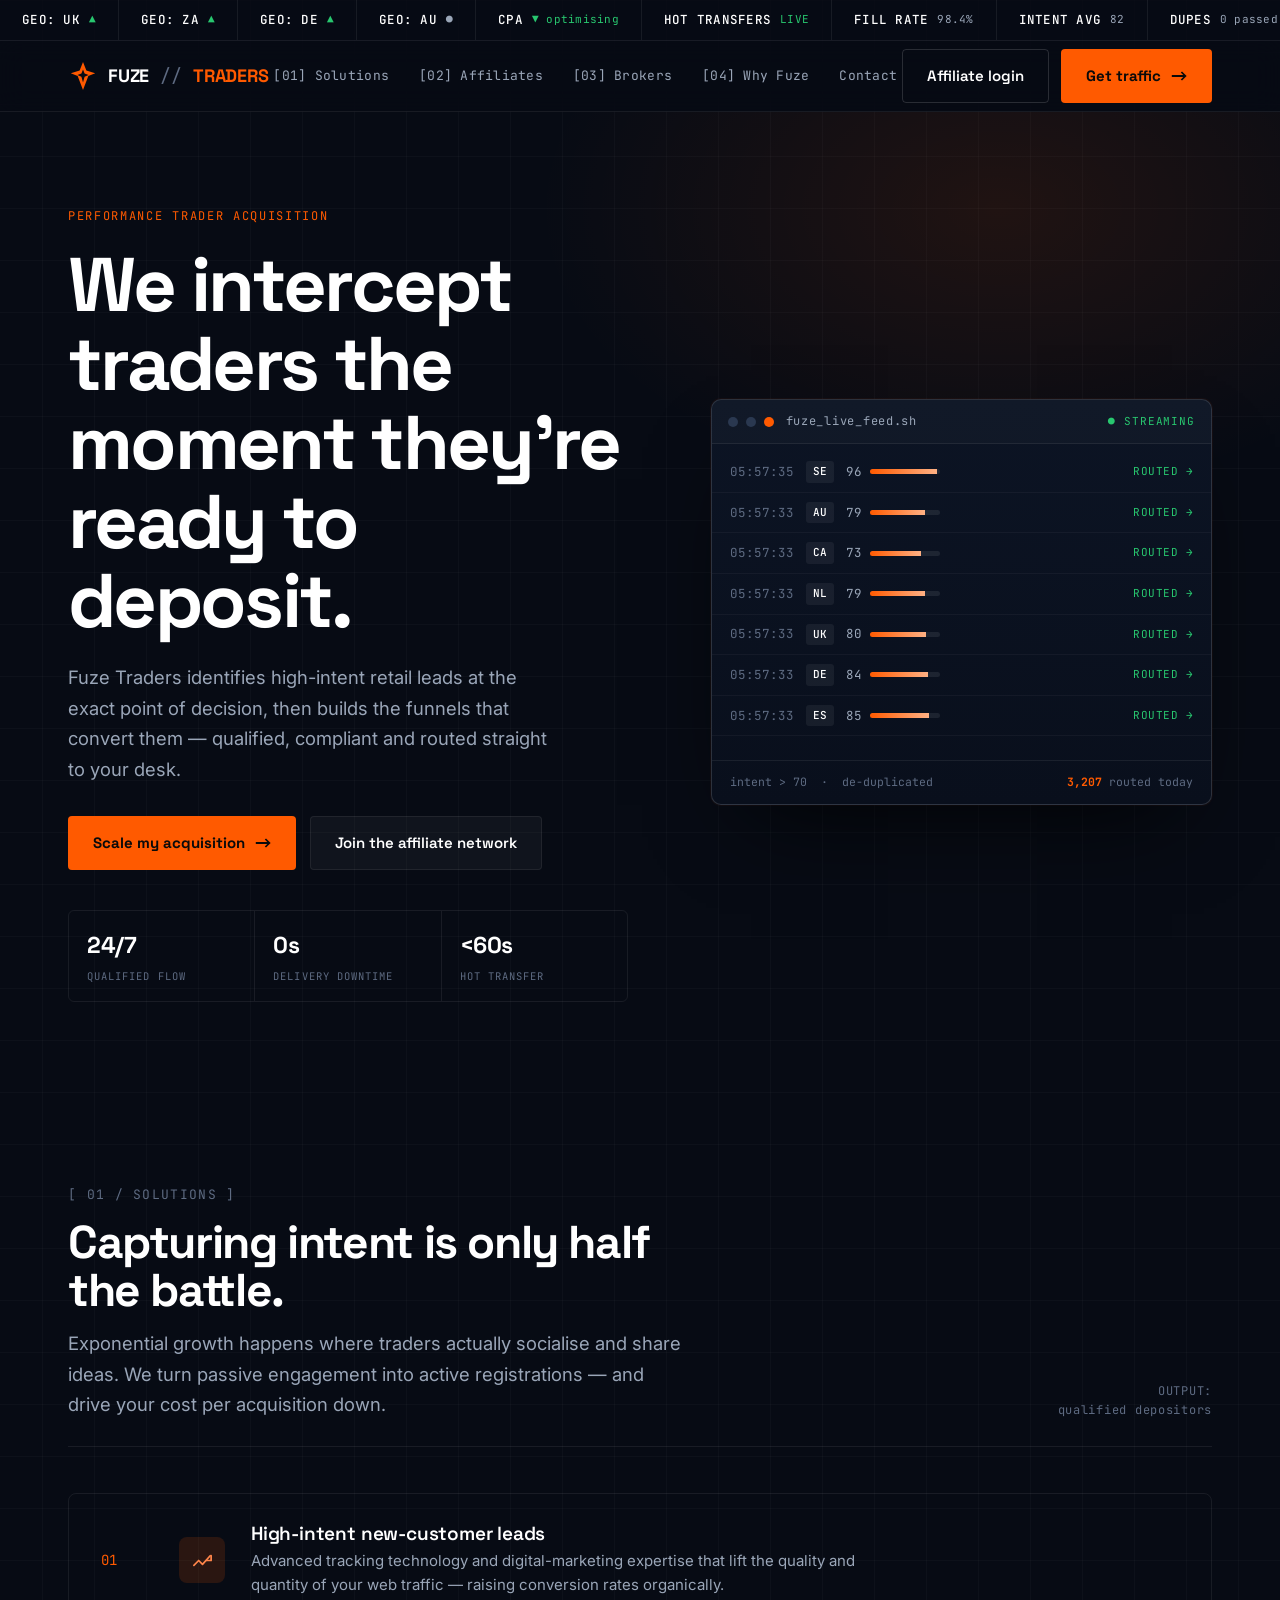
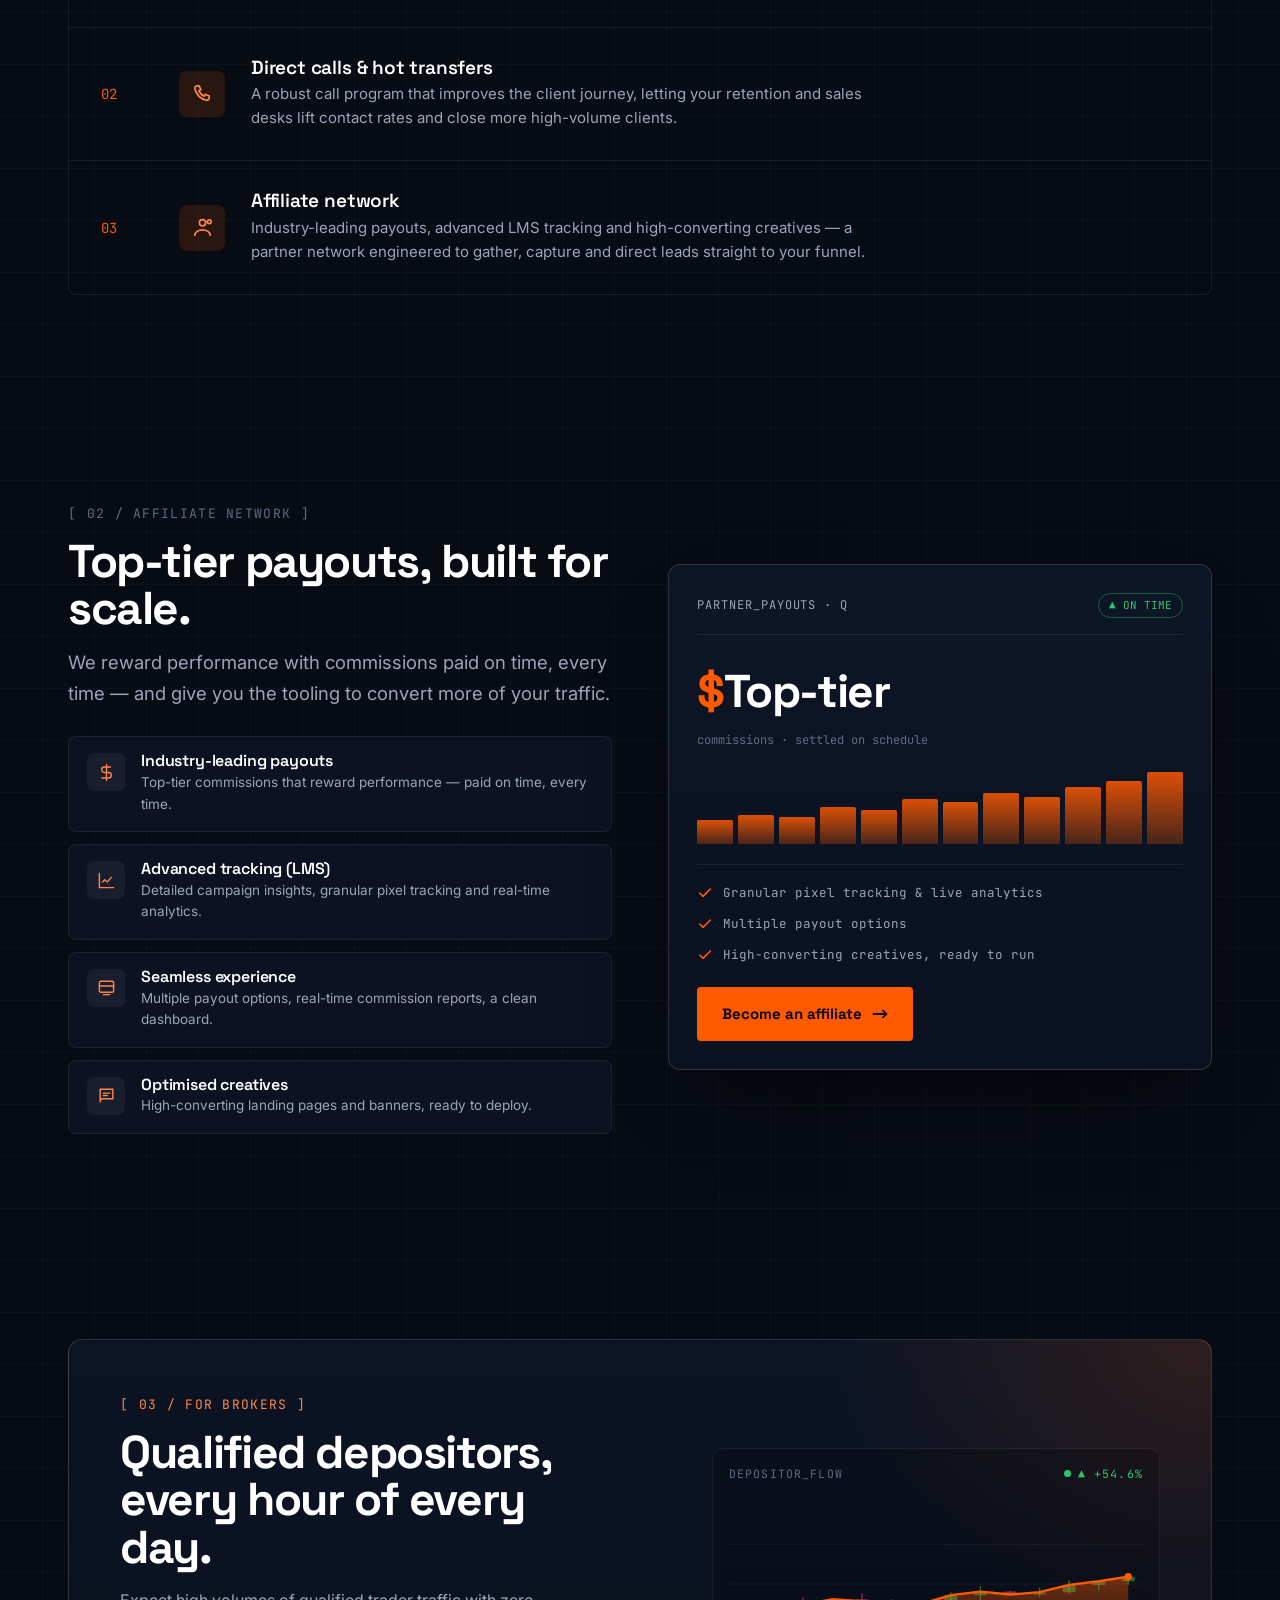
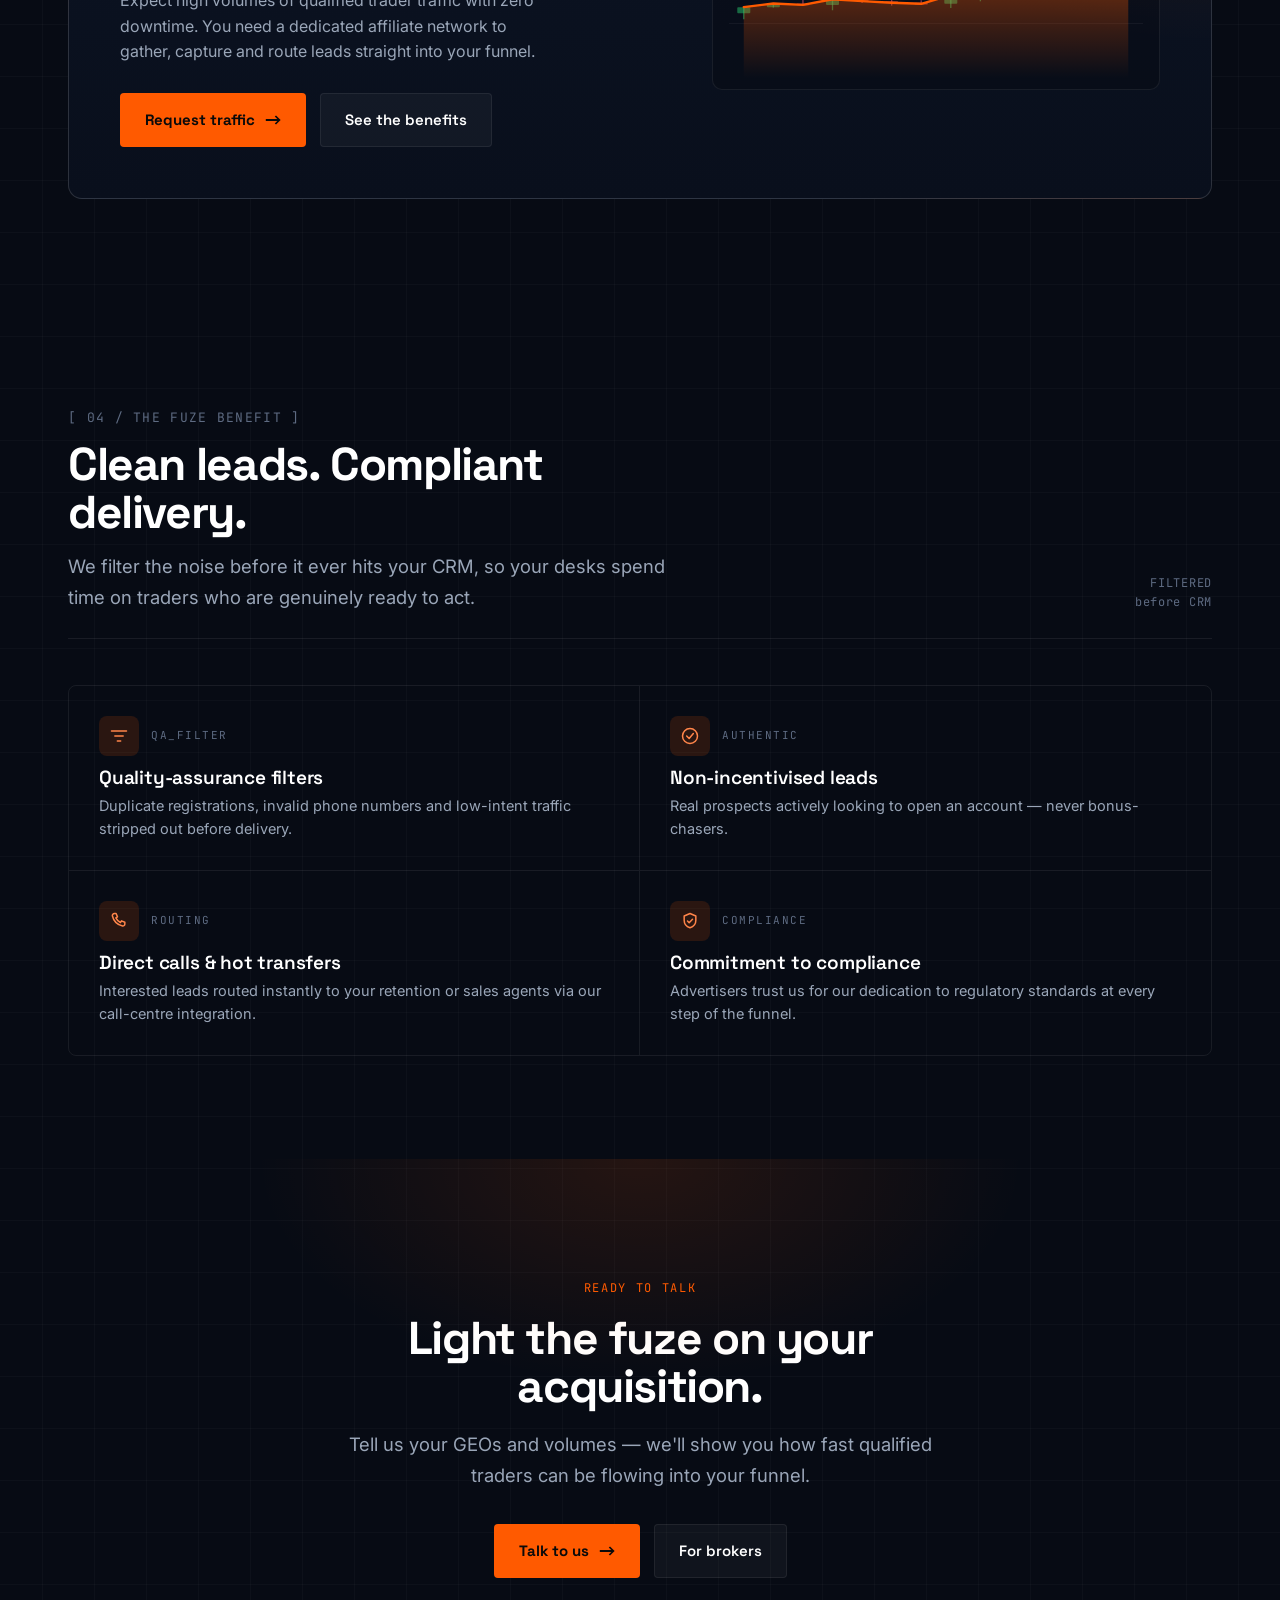
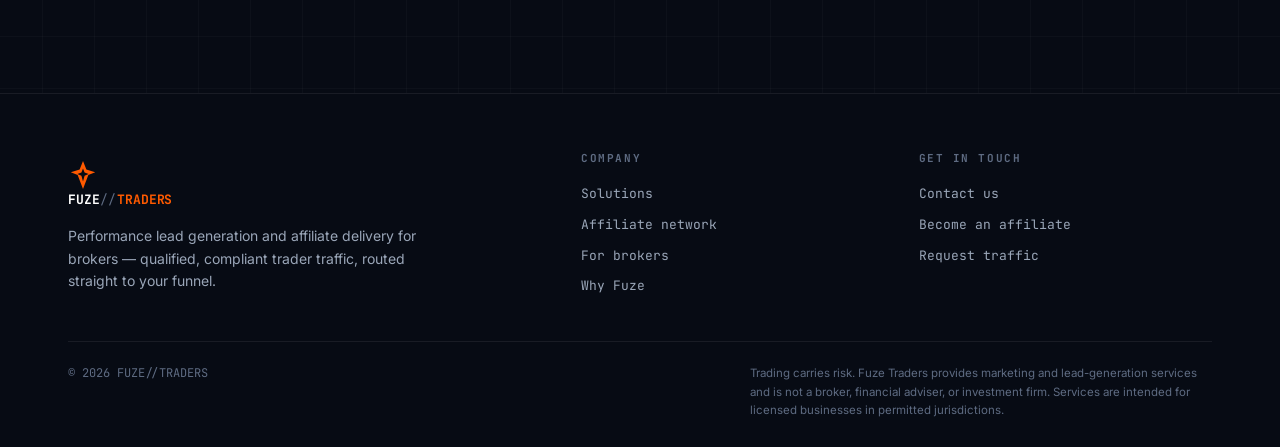
==== commit 4721112d: "Make depositor-flow chart a live animated candlestick+trend chart" ====
--- a/index.html
+++ b/index.html
@@ -159,22 +159,12 @@
             <a href="#why" class="btn btn-ghost">See the benefits</a>
           </div>
         </div>
-        <div>
-          <svg class="chart" viewBox="0 0 420 240" xmlns="http://www.w3.org/2000/svg" aria-label="Qualified depositor flow rising">
-            <defs><linearGradient id="af" x1="0" y1="0" x2="0" y2="1"><stop offset="0" stop-color="#FF5A00" stop-opacity=".45"/><stop offset="1" stop-color="#FF5A00" stop-opacity="0"/></linearGradient></defs>
-            <g stroke="rgba(255,255,255,.06)" stroke-width="1"><line x1="0" y1="60" x2="420" y2="60"/><line x1="0" y1="120" x2="420" y2="120"/><line x1="0" y1="180" x2="420" y2="180"/></g>
-            <path d="M0 200 L60 185 L120 190 L180 150 L240 135 L300 95 L360 70 L420 35 L420 240 L0 240 Z" fill="url(#af)"/>
-            <path d="M0 200 L60 185 L120 190 L180 150 L240 135 L300 95 L360 70 L420 35" fill="none" stroke="#FF5A00" stroke-width="2.5"/>
-            <g fill="#FF854A"><circle cx="180" cy="150" r="3.5"/><circle cx="300" cy="95" r="3.5"/><circle cx="420" cy="35" r="4.5" fill="#FF5A00"/></g>
-            <!-- candlesticks baseline -->
-            <g>
-              <g stroke="#28C76F"><line x1="40" y1="206" x2="40" y2="224"/><rect x="36" y="210" width="8" height="10" fill="#28C76F"/></g>
-              <g stroke="#F0556B"><line x1="110" y1="200" x2="110" y2="222"/><rect x="106" y="206" width="8" height="10" fill="#F0556B"/></g>
-              <g stroke="#28C76F"><line x1="250" y1="196" x2="250" y2="220"/><rect x="246" y="200" width="8" height="14" fill="#28C76F"/></g>
-              <g stroke="#28C76F"><line x1="360" y1="190" x2="360" y2="216"/><rect x="356" y="194" width="8" height="16" fill="#28C76F"/></g>
-            </g>
-            <text x="8" y="26" fill="#5E6B82" font-family="'JetBrains Mono',monospace" font-size="11">DEPOSITOR_FLOW ▲</text>
-          </svg>
+        <div class="chart-live">
+          <div class="chart-head">
+            <span class="cl">DEPOSITOR_FLOW</span>
+            <span class="cd" id="depDelta">● LIVE</span>
+          </div>
+          <svg id="depChart" viewBox="0 0 440 200" aria-label="Live qualified depositor flow"></svg>
         </div>
       </div>
     </div>
--- a/css/style.css
+++ b/css/style.css
@@ -184,6 +184,21 @@
 .band p{color:var(--muted);margin-top:16px;max-width:44ch}
 .band .bcta{display:flex;gap:14px;flex-wrap:wrap;margin-top:28px}
 .chart{width:100%;height:auto;display:block}
+/* live depositor-flow chart */
+.chart-live{border:1px solid var(--line);border-radius:10px;background:rgba(0,0,0,.18);padding:16px 16px 10px;overflow:hidden}
+.chart-head{display:flex;justify-content:space-between;align-items:center;font-family:var(--mono);font-size:11.5px;letter-spacing:.1em;margin-bottom:6px}
+.chart-head .cl{color:var(--dim)}
+.chart-head .cd{color:var(--up);display:inline-flex;align-items:center;gap:7px}
+.chart-head .cd::before{content:"";width:7px;height:7px;border-radius:50%;background:var(--up);box-shadow:0 0 0 0 rgba(40,199,111,.6);animation:pulse2 1.6s infinite}
+@keyframes pulse2{0%{box-shadow:0 0 0 0 rgba(40,199,111,.5)}70%{box-shadow:0 0 0 6px rgba(40,199,111,0)}100%{box-shadow:0 0 0 0 rgba(40,199,111,0)}}
+#depChart{width:100%;height:190px;display:block}
+#depChart .wick{stroke-width:1.4}
+#depChart .cbody{transition:y .5s ease,height .5s ease}
+#depChart .flowline{fill:none;stroke:var(--orange);stroke-width:2.5;stroke-linejoin:round;stroke-linecap:round;transition:d .5s ease}
+#depChart .flowarea{transition:d .5s ease}
+#depChart .tip{animation:tipglow 1.4s ease-in-out infinite}
+@keyframes tipglow{0%,100%{r:4}50%{r:6}}
+@media(prefers-reduced-motion:reduce){.chart-head .cd::before{animation:none}#depChart .tip{animation:none}#depChart .cbody,#depChart .flowline,#depChart .flowarea{transition:none}}
 
 /* ---------- benefits ---------- */
 .bens{display:grid;grid-template-columns:repeat(2,1fr);gap:0;border:1px solid var(--line);border-radius:8px;overflow:hidden}
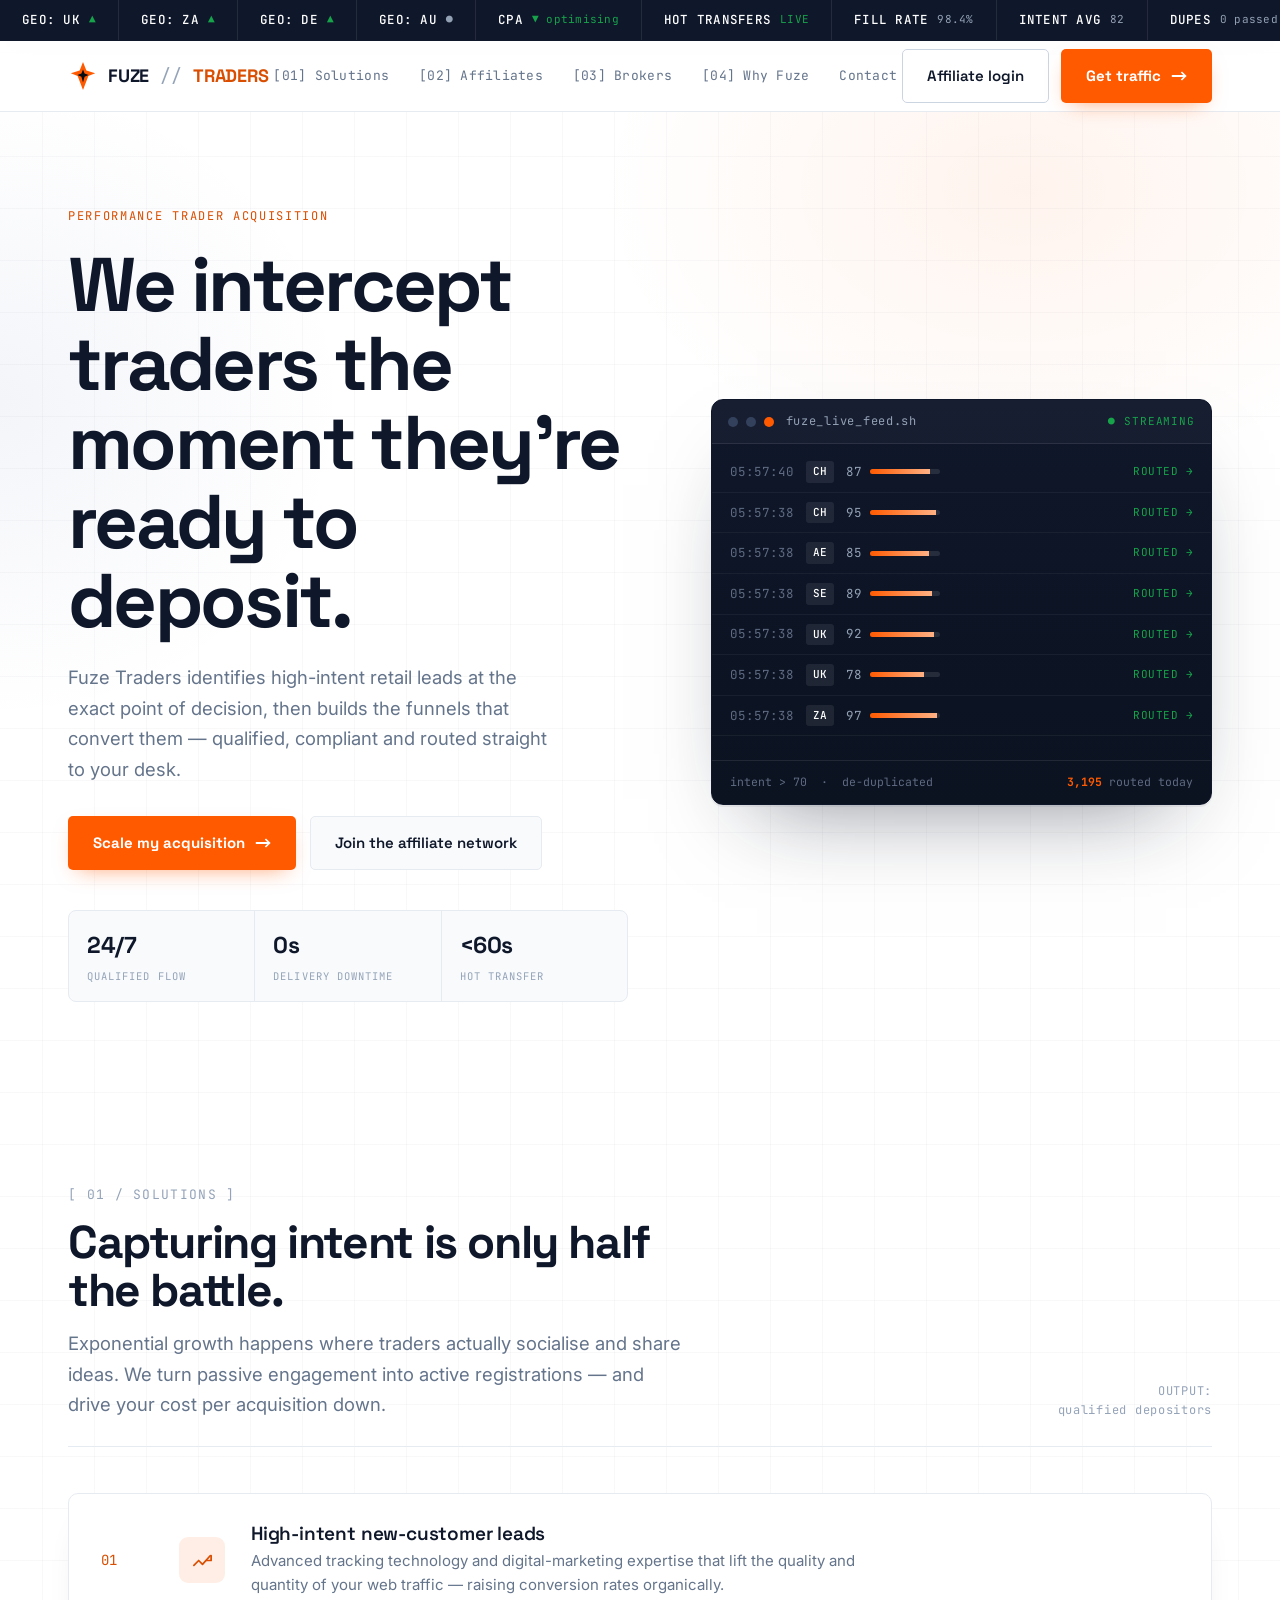
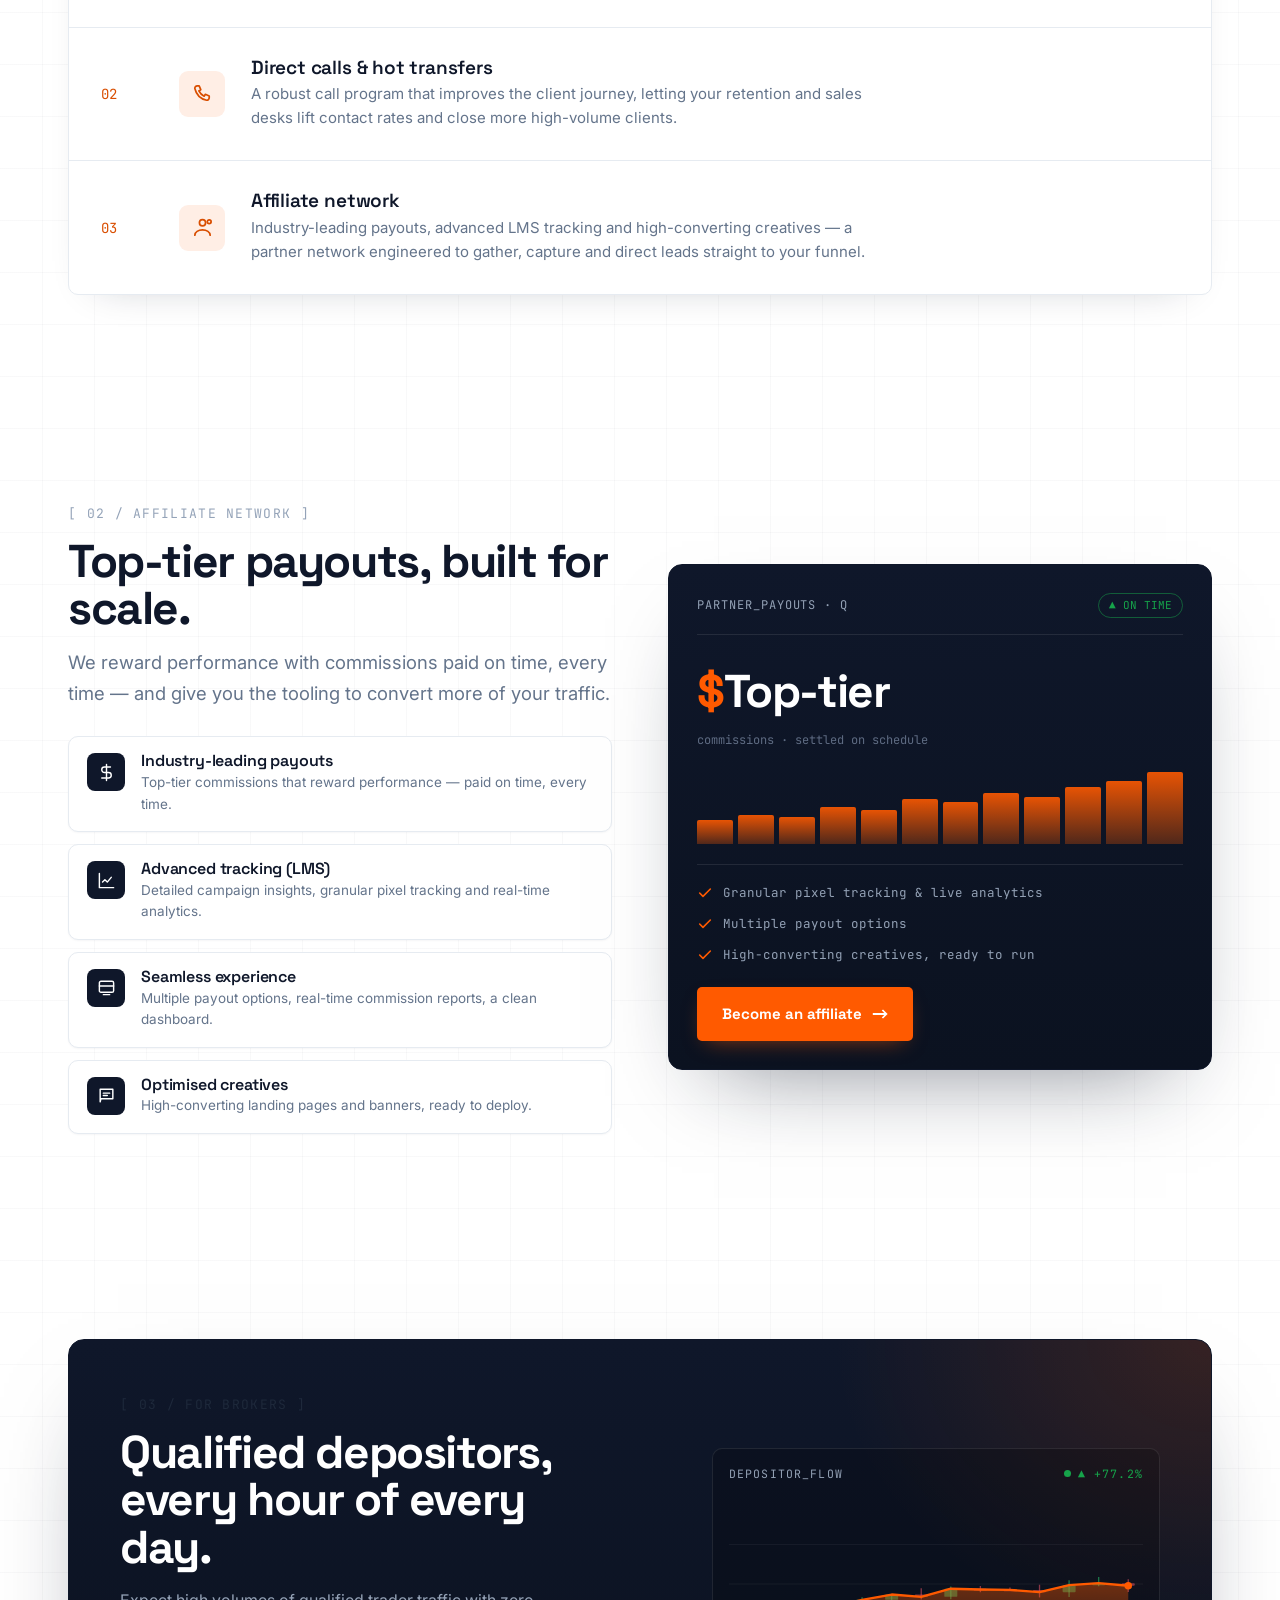
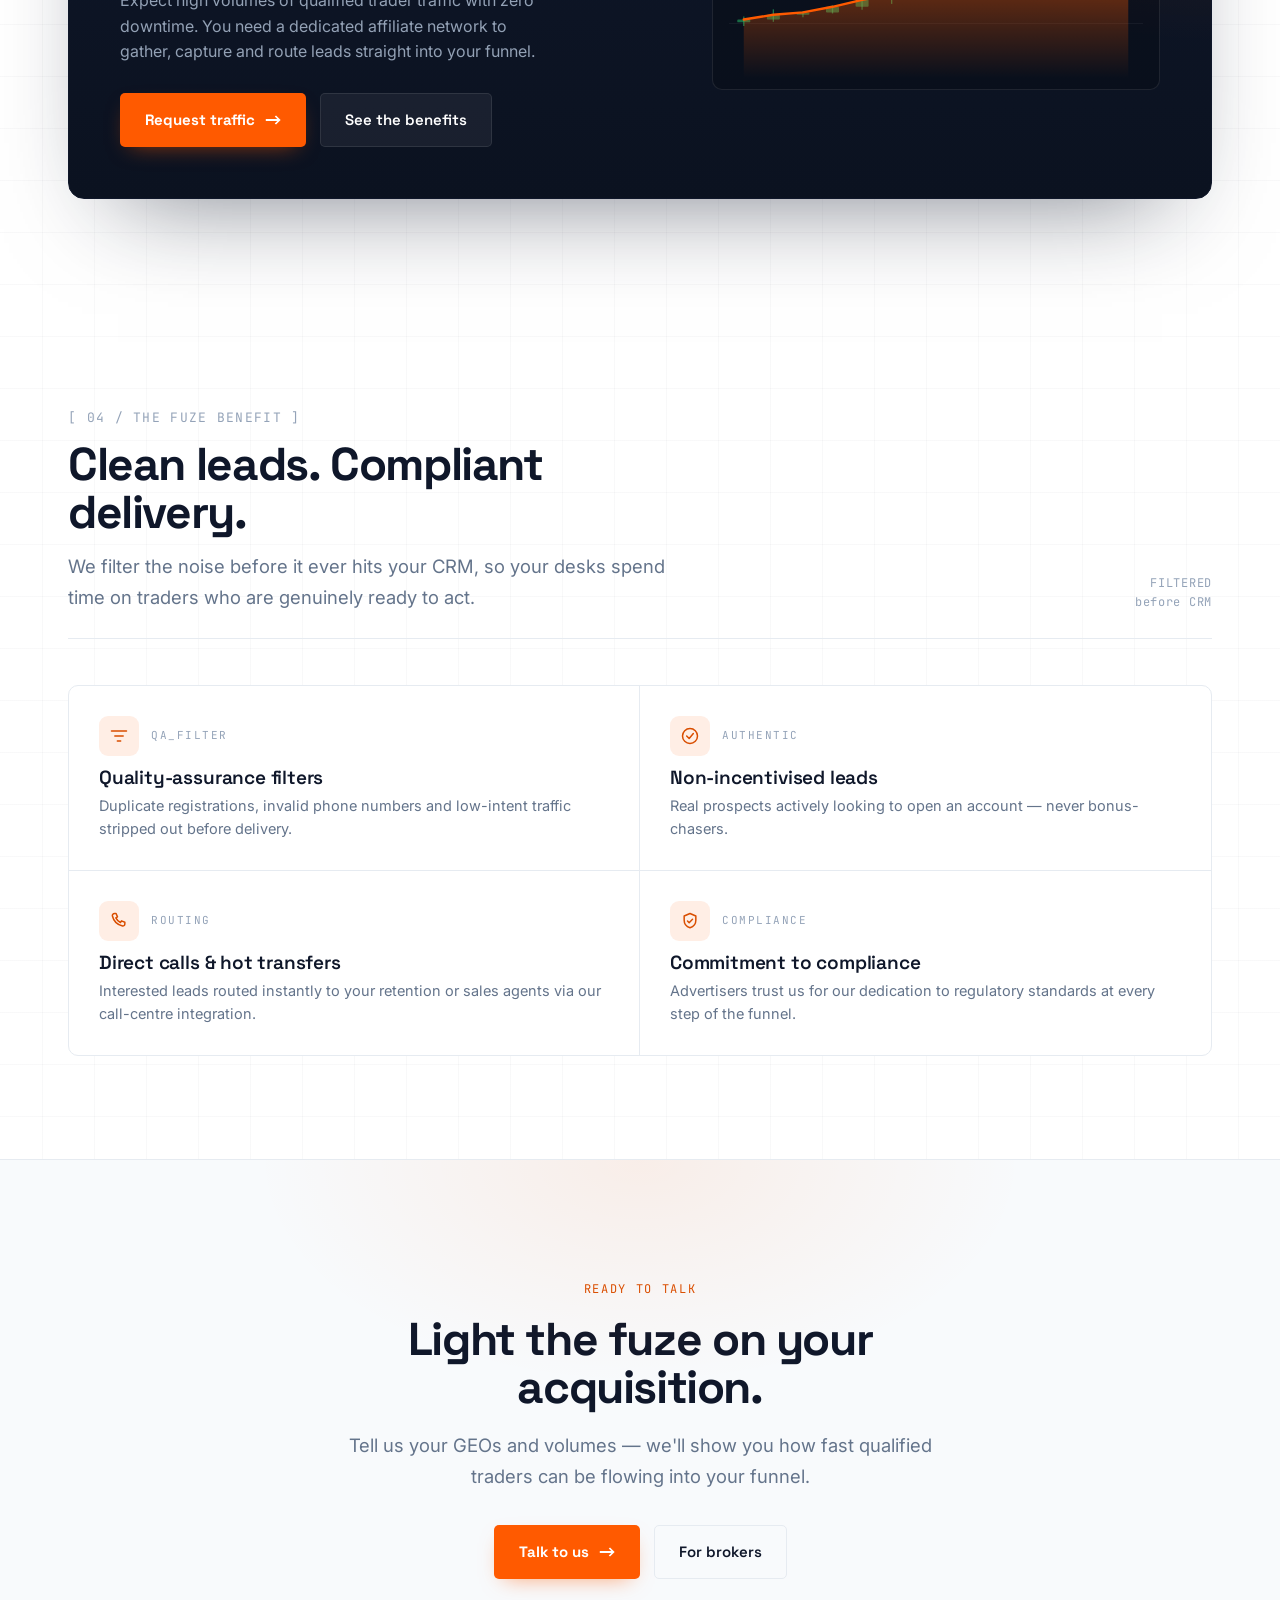
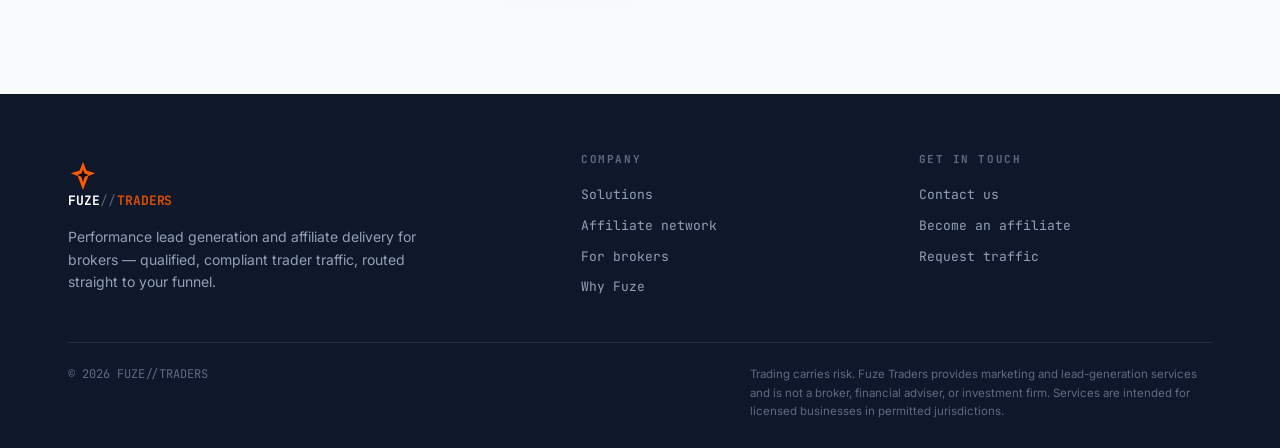
==== commit 9842a4b5: "Re-theme to light Modern Corporate Ignition palette (white/navy/orange); keep terminal + chart as na" ====
--- a/index.html
+++ b/index.html
@@ -8,7 +8,7 @@
 <link rel="preconnect" href="https://fonts.googleapis.com">
 <link rel="preconnect" href="https://fonts.gstatic.com" crossorigin>
 <link href="https://fonts.googleapis.com/css2?family=Space+Grotesk:wght@500;600;700&family=Inter:wght@400;500;600&family=JetBrains+Mono:wght@400;500&display=swap" rel="stylesheet">
-<link rel="stylesheet" href="css/style.css?v=2">
+<link rel="stylesheet" href="css/style.css?v=3">
 </head>
 <body>
 
@@ -238,6 +238,6 @@
   </div>
 </footer>
 
-<script src="js/main.js?v=2"></script>
+<script src="js/main.js?v=3"></script>
 </body>
 </html>
--- a/css/style.css
+++ b/css/style.css
@@ -1,27 +1,36 @@
 /* ======================================================================
-   FUZE TRADERS — Trading-terminal direction
-   Near-black navy desk, ignition-orange signal, monospace data accents.
+   FUZE TRADERS — Modern Corporate Ignition (Light & Trustworthy)
+   White page · navy brand · ignition-orange action · charcoal text.
+   Data widgets (ticker, live feed, dashboard, chart, footer) are navy panels.
    ====================================================================== */
 :root{
-  --bg:#070B14;
-  --bg2:#0C1222;
-  --bg3:#111A2E;
-  --panel:#0D1524;
-  --line:rgba(255,255,255,.07);
-  --line2:rgba(255,255,255,.14);
-  --ink:#E8EDF5;
-  --muted:#9AA6B8;
-  --dim:#5E6B82;
-  --orange:#FF5A00;
-  --orange2:#FF854A;
-  --orange-soft:rgba(255,90,0,.14);
-  --up:#28C76F;
-  --down:#F0556B;
+  --bg:#FFFFFF;
+  --surface:#F8FAFC;
+  --surface2:#F1F5F9;
+  --ink:#1E293B;          /* charcoal body text */
+  --navy:#0F172A;         /* headings / deep brand */
+  --blue:#1E3A8A;
+  --muted:#64748B;
+  --dim:#94A3B8;
+  --line:#E6EBF1;
+  --line2:#CBD5E1;
+  --orange:#FF5A00;       /* CTA / accent */
+  --orange-ink:#D94E00;   /* orange that is legible as text on white */
+  --orange-soft:rgba(255,90,0,.10);
+  --up:#16A34A;
+  --down:#DC2626;
+  /* dark panel tokens */
+  --pnl:#0F172A;
+  --pnl-2:#0B1220;
+  --pnl-line:rgba(255,255,255,.09);
+  --pnl-ink:#EAF0F7;
+  --pnl-muted:#93A1B5;
+  --pnl-dim:#5E6B82;
   --maxw:1200px;
   --disp:'Space Grotesk',system-ui,sans-serif;
   --body:'Inter',system-ui,sans-serif;
   --mono:'JetBrains Mono','SFMono-Regular',Consolas,monospace;
-  color-scheme:dark;
+  color-scheme:light;
 }
 *{box-sizing:border-box}
 html{scroll-behavior:smooth}
@@ -29,8 +38,8 @@
   margin:0;background:var(--bg);color:var(--ink);font-family:var(--body);font-size:16px;line-height:1.6;
   -webkit-font-smoothing:antialiased;overflow-x:hidden;
   background-image:
-    linear-gradient(rgba(255,255,255,.022) 1px,transparent 1px),
-    linear-gradient(90deg,rgba(255,255,255,.022) 1px,transparent 1px);
+    linear-gradient(rgba(15,23,42,.028) 1px,transparent 1px),
+    linear-gradient(90deg,rgba(15,23,42,.028) 1px,transparent 1px);
   background-size:52px 52px;background-position:center top;
 }
 a{color:inherit;text-decoration:none}
@@ -38,97 +47,99 @@
 .wrap{max-width:var(--maxw);margin:0 auto;padding:0 28px}
 
 /* ---------- type ---------- */
-h1,h2,h3{font-family:var(--disp);color:#fff;letter-spacing:-.02em;line-height:1.04;margin:0;font-weight:700}
+h1,h2,h3{font-family:var(--disp);color:var(--navy);letter-spacing:-.02em;line-height:1.04;margin:0;font-weight:700}
 h1{font-size:clamp(38px,6.4vw,76px);letter-spacing:-.035em}
 h2{font-size:clamp(28px,4vw,46px);letter-spacing:-.03em}
 h3{font-size:19px;font-weight:600;letter-spacing:-.01em}
 p{margin:0}
 .mono{font-family:var(--mono)}
-.tag{font-family:var(--mono);font-size:12px;letter-spacing:.14em;text-transform:uppercase;color:var(--orange)}
+.tag{font-family:var(--mono);font-size:12px;letter-spacing:.14em;text-transform:uppercase;color:var(--orange-ink)}
 .sec-n{font-family:var(--mono);font-size:13px;color:var(--dim);letter-spacing:.1em}
 .lead{font-size:clamp(16px,1.5vw,18.5px);color:var(--muted);line-height:1.65}
-.accent{color:var(--orange)}
+.accent{color:var(--orange-ink)}
 .up{color:var(--up)}.down{color:var(--down)}
 
 /* ---------- buttons ---------- */
 .btn{display:inline-flex;align-items:center;gap:10px;font-family:var(--disp);font-weight:600;font-size:15px;
-  padding:14px 24px;border-radius:4px;border:1px solid transparent;cursor:pointer;transition:.16s ease;white-space:nowrap}
+  padding:14px 24px;border-radius:5px;border:1px solid transparent;cursor:pointer;transition:.16s ease;white-space:nowrap}
 .btn svg{transition:transform .16s ease}
 .btn:hover svg{transform:translateX(3px)}
-.btn-primary{background:var(--orange);color:#0A0A0A;font-weight:700;box-shadow:0 0 0 0 var(--orange)}
-.btn-primary:hover{background:#ff6d1f;transform:translateY(-1px);box-shadow:0 10px 30px -10px rgba(255,90,0,.55)}
-.btn-line{background:transparent;color:#fff;border-color:var(--line2)}
-.btn-line:hover{border-color:var(--orange);color:var(--orange2)}
-.btn-ghost{background:rgba(255,255,255,.04);color:#fff;border-color:var(--line)}
-.btn-ghost:hover{background:rgba(255,255,255,.08)}
-
-/* ---------- ticker bar ---------- */
-.ticker{border-bottom:1px solid var(--line);background:rgba(7,11,20,.8);overflow:hidden}
+.btn-primary{background:var(--orange);color:#fff;font-weight:700;box-shadow:0 8px 22px -10px rgba(255,90,0,.6)}
+.btn-primary:hover{background:#e85200;transform:translateY(-1px);box-shadow:0 14px 30px -10px rgba(255,90,0,.55)}
+.btn-line{background:#fff;color:var(--navy);border-color:var(--line2)}
+.btn-line:hover{border-color:var(--navy);background:var(--surface)}
+.btn-ghost{background:var(--surface);color:var(--navy);border-color:var(--line)}
+.btn-ghost:hover{background:var(--surface2);border-color:var(--line2)}
+
+/* ---------- ticker bar (navy) ---------- */
+.ticker{border-bottom:1px solid var(--navy);background:var(--navy);overflow:hidden}
 .ticker-track{display:flex;gap:0;white-space:nowrap;will-change:transform;animation:tick 38s linear infinite}
 .ticker:hover .ticker-track{animation-play-state:paused}
 .ti{display:inline-flex;align-items:center;gap:9px;padding:10px 22px;font-family:var(--mono);font-size:12.5px;
-  color:var(--muted);border-right:1px solid var(--line);letter-spacing:.02em}
+  color:var(--pnl-muted);border-right:1px solid var(--pnl-line);letter-spacing:.02em}
 .ti b{color:#fff;font-weight:500}
 .ti .ar{font-size:11px}
+.ti .ar.up{color:var(--up)}
 @keyframes tick{from{transform:translateX(0)}to{transform:translateX(-50%)}}
 @media(prefers-reduced-motion:reduce){.ticker-track{animation:none}}
 
 /* ---------- nav ---------- */
-header.nav{position:sticky;top:0;z-index:60;background:rgba(7,11,20,.72);backdrop-filter:blur(14px);
-  border-bottom:1px solid var(--line);transition:border-color .2s}
-header.nav.scrolled{border-color:var(--line2)}
+header.nav{position:sticky;top:0;z-index:60;background:rgba(255,255,255,.82);backdrop-filter:blur(14px);
+  border-bottom:1px solid var(--line);transition:box-shadow .2s}
+header.nav.scrolled{box-shadow:0 1px 0 var(--line),0 8px 24px -18px rgba(15,23,42,.3)}
 .nav-in{display:flex;align-items:center;justify-content:space-between;height:70px}
 .brand{display:inline-flex;align-items:center;gap:10px;font-family:var(--disp);font-weight:700;font-size:18px;letter-spacing:-.01em}
 .brand .logo{width:30px;height:30px;flex:0 0 auto;display:block}
 .brand .logo svg{width:100%;height:100%;display:block}
-.brand .b{color:#fff}.brand .o{color:var(--orange)}
+.brand .b{color:var(--navy)}.brand .o{color:var(--orange-ink)}
 .brand .sl{font-family:var(--mono);color:var(--dim);font-weight:400;margin:0 1px}
 .nav-links{display:flex;align-items:center;gap:30px}
 .nav-links a{font-family:var(--mono);font-size:13px;letter-spacing:.02em;color:var(--muted);transition:color .15s}
-.nav-links a:hover{color:#fff}
+.nav-links a:hover{color:var(--orange-ink)}
 .nav-cta{display:flex;align-items:center;gap:12px}
 .burger{display:none;background:none;border:0;cursor:pointer;padding:8px}
-.burger span{display:block;width:22px;height:2px;background:#fff;margin:4px 0;transition:.2s}
+.burger span{display:block;width:22px;height:2px;background:var(--navy);margin:4px 0;transition:.2s}
 
 /* ---------- hero ---------- */
 .hero{padding:clamp(50px,7vw,92px) 0 clamp(46px,6vw,78px);position:relative}
 .hero::before{content:"";position:absolute;inset:0;pointer-events:none;
-  background:radial-gradient(60% 50% at 78% 10%,rgba(255,90,0,.10),transparent 60%)}
+  background:radial-gradient(55% 50% at 80% 8%,rgba(255,90,0,.07),transparent 60%),radial-gradient(45% 55% at 0% 30%,rgba(30,58,138,.05),transparent 60%)}
 .hero-grid{display:grid;grid-template-columns:1.08fr .92fr;gap:54px;align-items:center;position:relative}
 .hero h1{margin:18px 0 0}
 .hero .lead{margin:22px 0 0;max-width:40ch}
 .hero-cta{display:flex;gap:14px;flex-wrap:wrap;margin-top:32px}
-.hero-stats{display:flex;gap:0;margin-top:40px;border:1px solid var(--line);border-radius:6px;overflow:hidden;max-width:560px}
+.hero-stats{display:flex;gap:0;margin-top:40px;border:1px solid var(--line);border-radius:8px;overflow:hidden;max-width:560px;background:var(--surface)}
 .hero-stats .s{flex:1;padding:16px 18px;border-right:1px solid var(--line)}
 .hero-stats .s:last-child{border-right:0}
-.hero-stats .n{font-family:var(--disp);font-weight:700;font-size:23px;color:#fff;letter-spacing:-.02em}
+.hero-stats .n{font-family:var(--disp);font-weight:700;font-size:23px;color:var(--navy);letter-spacing:-.02em}
 .hero-stats .l{font-family:var(--mono);font-size:10.5px;letter-spacing:.1em;text-transform:uppercase;color:var(--dim);margin-top:4px}
 
-/* ---------- terminal feed panel ---------- */
-.term{background:linear-gradient(180deg,#0C1424,#090F1C);border:1px solid var(--line2);border-radius:10px;
-  overflow:hidden;box-shadow:0 40px 90px -40px rgba(0,0,0,.9),0 0 0 1px rgba(255,90,0,.05)}
-.term-bar{display:flex;align-items:center;gap:8px;padding:12px 16px;border-bottom:1px solid var(--line);background:rgba(255,255,255,.02)}
-.term-bar .dot{width:10px;height:10px;border-radius:50%;background:#2a3850}
+/* ---------- terminal feed panel (navy) ---------- */
+.term{background:linear-gradient(180deg,var(--pnl),var(--pnl-2));border:1px solid var(--navy);border-radius:12px;
+  overflow:hidden;box-shadow:0 40px 90px -46px rgba(15,23,42,.55),0 2px 0 rgba(15,23,42,.06)}
+.term-bar{display:flex;align-items:center;gap:8px;padding:12px 16px;border-bottom:1px solid var(--pnl-line);background:rgba(255,255,255,.03)}
+.term-bar .dot{width:10px;height:10px;border-radius:50%;background:#33415c}
 .term-bar .dot.live{background:var(--orange);box-shadow:0 0 0 0 rgba(255,90,0,.6);animation:pulse 1.6s infinite}
 @keyframes pulse{0%{box-shadow:0 0 0 0 rgba(255,90,0,.5)}70%{box-shadow:0 0 0 7px rgba(255,90,0,0)}100%{box-shadow:0 0 0 0 rgba(255,90,0,0)}}
-.term-bar .ttl{font-family:var(--mono);font-size:12px;color:var(--muted);letter-spacing:.06em;margin-left:4px}
+.term-bar .ttl{font-family:var(--mono);font-size:12px;color:var(--pnl-muted);letter-spacing:.06em;margin-left:4px}
 .term-bar .st{margin-left:auto;font-family:var(--mono);font-size:11px;color:var(--up);letter-spacing:.08em}
 .feed{padding:8px 0;min-height:316px;font-family:var(--mono);font-size:12.5px}
 .feed-row{display:grid;grid-template-columns:auto auto 1fr auto;gap:12px;align-items:center;padding:9px 18px;
-  border-bottom:1px solid rgba(255,255,255,.04);animation:rowin .45s ease}
+  border-bottom:1px solid rgba(255,255,255,.05);animation:rowin .45s ease}
 @keyframes rowin{from{opacity:0;transform:translateY(-6px)}to{opacity:1;transform:none}}
-.feed-row .ts{color:var(--dim)}
-.feed-row .geo{color:#fff;font-weight:500;background:rgba(255,255,255,.06);border-radius:3px;padding:2px 7px;font-size:11px}
-.feed-row .score{display:flex;align-items:center;gap:8px;color:var(--muted)}
-.feed-row .bar{width:70px;height:5px;border-radius:3px;background:rgba(255,255,255,.08);overflow:hidden}
+.feed-row .ts{color:var(--pnl-dim)}
+.feed-row .geo{color:#fff;font-weight:500;background:rgba(255,255,255,.08);border-radius:3px;padding:2px 7px;font-size:11px}
+.feed-row .score{display:flex;align-items:center;gap:8px;color:var(--pnl-muted)}
+.feed-row .bar{width:70px;height:5px;border-radius:3px;background:rgba(255,255,255,.1);overflow:hidden}
 .feed-row .bar i{display:block;height:100%;background:linear-gradient(90deg,var(--orange),#ffb184)}
 .feed-row .rt{color:var(--up);font-size:11px;letter-spacing:.04em;white-space:nowrap}
-.feed-foot{display:flex;justify-content:space-between;padding:12px 18px;border-top:1px solid var(--line);
-  font-family:var(--mono);font-size:11.5px;color:var(--dim)}
+.feed-foot{display:flex;justify-content:space-between;padding:12px 18px;border-top:1px solid var(--pnl-line);
+  font-family:var(--mono);font-size:11.5px;color:var(--pnl-dim)}
 .feed-foot b{color:var(--orange)}
 
 /* ---------- section scaffold ---------- */
 .sec{padding:clamp(60px,8vw,104px) 0;position:relative}
+.sec.alt{background:var(--surface)}
 .sec-head{display:flex;align-items:flex-end;justify-content:space-between;gap:30px;flex-wrap:wrap;
   border-bottom:1px solid var(--line);padding-bottom:26px;margin-bottom:46px}
 .sec-head .l{max-width:620px}
@@ -137,15 +148,15 @@
 .sec-head .r{font-family:var(--mono);font-size:12px;color:var(--dim);text-align:right;letter-spacing:.06em;white-space:nowrap}
 
 /* ---------- solutions ---------- */
-.rows{display:grid;gap:0;border:1px solid var(--line);border-radius:8px;overflow:hidden}
+.rows{display:grid;gap:0;border:1px solid var(--line);border-radius:10px;overflow:hidden;background:#fff;box-shadow:0 16px 40px -30px rgba(15,23,42,.3)}
 .srow{display:grid;grid-template-columns:52px auto 1fr;gap:26px;align-items:center;padding:30px 32px;
   border-bottom:1px solid var(--line);transition:.2s;position:relative}
 .srow:last-child{border-bottom:0}
 .srow::before{content:"";position:absolute;left:0;top:0;bottom:0;width:3px;background:var(--orange);transform:scaleY(0);transform-origin:top;transition:transform .25s}
-.srow:hover{background:rgba(255,255,255,.02)}
+.srow:hover{background:var(--surface)}
 .srow:hover::before{transform:scaleY(1)}
-.srow .num{font-family:var(--mono);font-size:14px;color:var(--orange)}
-.srow .ic{width:46px;height:46px;border-radius:8px;background:var(--orange-soft);color:var(--orange2);display:grid;place-items:center}
+.srow .num{font-family:var(--mono);font-size:14px;color:var(--orange-ink)}
+.srow .ic{width:46px;height:46px;border-radius:9px;background:var(--orange-soft);color:var(--orange-ink);display:grid;place-items:center}
 .srow .ic svg{width:23px;height:23px}
 .srow .tx h3{margin-bottom:5px}
 .srow .tx p{color:var(--muted);font-size:15px;max-width:72ch}
@@ -155,42 +166,45 @@
 .split{display:grid;grid-template-columns:1fr 1fr;gap:56px;align-items:center}
 .feat-list{display:grid;gap:12px;margin-top:28px}
 .feat{display:grid;grid-template-columns:auto 1fr;gap:16px;align-items:start;padding:16px 18px;
-  border:1px solid var(--line);border-radius:8px;background:var(--bg2);transition:.2s}
-.feat:hover{border-color:var(--line2)}
-.feat .fi{width:38px;height:38px;border-radius:7px;background:rgba(255,255,255,.05);color:var(--orange2);display:grid;place-items:center;flex:0 0 auto}
+  border:1px solid var(--line);border-radius:10px;background:#fff;transition:.2s;box-shadow:0 1px 2px rgba(15,23,42,.04)}
+.feat:hover{border-color:var(--line2);box-shadow:0 12px 28px -20px rgba(15,23,42,.3)}
+.feat .fi{width:38px;height:38px;border-radius:8px;background:var(--navy);color:#fff;display:grid;place-items:center;flex:0 0 auto}
 .feat .fi svg{width:19px;height:19px}
 .feat h3{font-size:16px;margin-bottom:2px}
 .feat p{font-size:13.5px;color:var(--muted)}
-/* payout dashboard panel */
-.pnl{background:linear-gradient(180deg,#0D1626,#0A1120);border:1px solid var(--line2);border-radius:12px;padding:28px;
-  box-shadow:0 40px 90px -46px rgba(0,0,0,.9)}
-.pnl-top{display:flex;justify-content:space-between;align-items:center;border-bottom:1px solid var(--line);padding-bottom:16px}
-.pnl-top .t{font-family:var(--mono);font-size:12px;color:var(--muted);letter-spacing:.08em}
-.pnl-top .pill{font-family:var(--mono);font-size:11px;color:var(--up);border:1px solid rgba(40,199,111,.4);border-radius:999px;padding:3px 10px}
+/* payout dashboard panel (navy) */
+.pnl{background:linear-gradient(180deg,var(--pnl),var(--pnl-2));border:1px solid var(--navy);border-radius:14px;padding:28px;
+  box-shadow:0 40px 90px -46px rgba(15,23,42,.55)}
+.pnl-top{display:flex;justify-content:space-between;align-items:center;border-bottom:1px solid var(--pnl-line);padding-bottom:16px}
+.pnl-top .t{font-family:var(--mono);font-size:12px;color:var(--pnl-muted);letter-spacing:.08em}
+.pnl-top .pill{font-family:var(--mono);font-size:11px;color:var(--up);border:1px solid rgba(22,163,74,.5);border-radius:999px;padding:3px 10px}
 .pnl .big{font-family:var(--disp);font-weight:700;font-size:46px;color:#fff;letter-spacing:-.03em;margin:20px 0 2px}
 .pnl .big .cur{color:var(--orange)}
-.pnl .sub{font-family:var(--mono);font-size:12px;color:var(--dim)}
+.pnl .sub{font-family:var(--mono);font-size:12px;color:var(--pnl-dim)}
 .spark{display:flex;align-items:flex-end;gap:5px;height:72px;margin:22px 0 4px}
-.spark i{flex:1;background:linear-gradient(180deg,rgba(255,90,0,.85),rgba(255,90,0,.25));border-radius:2px 2px 0 0;min-height:6px}
-.pnl ul{list-style:none;margin:20px 0 0;padding:18px 0 0;border-top:1px solid var(--line);display:grid;gap:11px}
-.pnl li{display:flex;gap:10px;align-items:center;font-family:var(--mono);font-size:12.5px;color:var(--muted)}
+.spark i{flex:1;background:linear-gradient(180deg,rgba(255,90,0,.9),rgba(255,90,0,.28));border-radius:2px 2px 0 0;min-height:6px}
+.pnl ul{list-style:none;margin:20px 0 0;padding:18px 0 0;border-top:1px solid var(--pnl-line);display:grid;gap:11px}
+.pnl li{display:flex;gap:10px;align-items:center;font-family:var(--mono);font-size:12.5px;color:var(--pnl-muted)}
 .pnl li svg{width:16px;height:16px;color:var(--orange);flex:0 0 auto}
 
-/* ---------- broker band ---------- */
-.band{border:1px solid var(--line2);border-radius:14px;overflow:hidden;background:
-  radial-gradient(60% 120% at 100% 0%,rgba(255,90,0,.14),transparent 55%),linear-gradient(180deg,#0C1424,#090F1C)}
+/* ---------- broker band (navy) ---------- */
+.band{border:1px solid var(--navy);border-radius:16px;overflow:hidden;background:
+  radial-gradient(60% 120% at 100% 0%,rgba(255,90,0,.16),transparent 55%),linear-gradient(180deg,var(--pnl),var(--pnl-2));
+  box-shadow:0 44px 100px -50px rgba(15,23,42,.6)}
 .band-in{display:grid;grid-template-columns:1.1fr .9fr;gap:44px;align-items:center;padding:clamp(32px,4vw,52px)}
-.band h2{max-width:16ch}
-.band p{color:var(--muted);margin-top:16px;max-width:44ch}
+.band h2{color:#fff;max-width:16ch}
+.band p{color:var(--pnl-muted);margin-top:16px;max-width:44ch}
 .band .bcta{display:flex;gap:14px;flex-wrap:wrap;margin-top:28px}
+.band .btn-ghost{background:rgba(255,255,255,.06);color:#fff;border-color:var(--pnl-line)}
+.band .btn-ghost:hover{background:rgba(255,255,255,.12)}
 .chart{width:100%;height:auto;display:block}
 /* live depositor-flow chart */
-.chart-live{border:1px solid var(--line);border-radius:10px;background:rgba(0,0,0,.18);padding:16px 16px 10px;overflow:hidden}
+.chart-live{border:1px solid var(--pnl-line);border-radius:10px;background:rgba(0,0,0,.2);padding:16px 16px 10px;overflow:hidden}
 .chart-head{display:flex;justify-content:space-between;align-items:center;font-family:var(--mono);font-size:11.5px;letter-spacing:.1em;margin-bottom:6px}
-.chart-head .cl{color:var(--dim)}
+.chart-head .cl{color:var(--pnl-muted)}
 .chart-head .cd{color:var(--up);display:inline-flex;align-items:center;gap:7px}
-.chart-head .cd::before{content:"";width:7px;height:7px;border-radius:50%;background:var(--up);box-shadow:0 0 0 0 rgba(40,199,111,.6);animation:pulse2 1.6s infinite}
-@keyframes pulse2{0%{box-shadow:0 0 0 0 rgba(40,199,111,.5)}70%{box-shadow:0 0 0 6px rgba(40,199,111,0)}100%{box-shadow:0 0 0 0 rgba(40,199,111,0)}}
+.chart-head .cd::before{content:"";width:7px;height:7px;border-radius:50%;background:var(--up);box-shadow:0 0 0 0 rgba(22,163,74,.6);animation:pulse2 1.6s infinite}
+@keyframes pulse2{0%{box-shadow:0 0 0 0 rgba(22,163,74,.5)}70%{box-shadow:0 0 0 6px rgba(22,163,74,0)}100%{box-shadow:0 0 0 0 rgba(22,163,74,0)}}
 #depChart{width:100%;height:190px;display:block}
 #depChart .wick{stroke-width:1.4}
 #depChart .cbody{transition:y .5s ease,height .5s ease}
@@ -201,52 +215,53 @@
 @media(prefers-reduced-motion:reduce){.chart-head .cd::before{animation:none}#depChart .tip{animation:none}#depChart .cbody,#depChart .flowline,#depChart .flowarea{transition:none}}
 
 /* ---------- benefits ---------- */
-.bens{display:grid;grid-template-columns:repeat(2,1fr);gap:0;border:1px solid var(--line);border-radius:8px;overflow:hidden}
+.bens{display:grid;grid-template-columns:repeat(2,1fr);gap:0;border:1px solid var(--line);border-radius:10px;overflow:hidden;background:#fff}
 .ben{padding:30px 30px;border-right:1px solid var(--line);border-bottom:1px solid var(--line);transition:.2s}
 .ben:nth-child(2n){border-right:0}
 .ben:nth-last-child(-n+2){border-bottom:0}
-.ben:hover{background:rgba(255,255,255,.02)}
+.ben:hover{background:var(--surface)}
 .ben .bt{display:flex;align-items:center;gap:12px;margin-bottom:12px}
-.ben .bi{width:40px;height:40px;border-radius:8px;background:var(--orange-soft);color:var(--orange2);display:grid;place-items:center;flex:0 0 auto}
+.ben .bi{width:40px;height:40px;border-radius:9px;background:var(--orange-soft);color:var(--orange-ink);display:grid;place-items:center;flex:0 0 auto}
 .ben .bi svg{width:20px;height:20px}
 .ben .k{font-family:var(--mono);font-size:11px;letter-spacing:.14em;color:var(--dim)}
 .ben h3{margin-bottom:6px}
 .ben p{font-size:14.5px;color:var(--muted)}
 
 /* ---------- final CTA ---------- */
-.cta-final{padding:clamp(64px,9vw,120px) 0;text-align:center;position:relative}
-.cta-final::before{content:"";position:absolute;inset:0;background:radial-gradient(50% 70% at 50% 0%,rgba(255,90,0,.12),transparent 60%);pointer-events:none}
+.cta-final{padding:clamp(64px,9vw,120px) 0;text-align:center;position:relative;background:var(--surface);border-top:1px solid var(--line)}
+.cta-final::before{content:"";position:absolute;inset:0;background:radial-gradient(50% 70% at 50% 0%,rgba(255,90,0,.08),transparent 60%);pointer-events:none}
 .cta-final .tag{justify-content:center}
 .cta-final h2{max-width:18ch;margin:16px auto 0}
 .cta-final .lead{max-width:50ch;margin:18px auto 0}
 .cta-final .row{display:flex;gap:14px;justify-content:center;flex-wrap:wrap;margin-top:34px}
 
-/* ---------- footer ---------- */
-footer.ft{border-top:1px solid var(--line);padding:56px 0 28px;background:var(--bg)}
-.ft-grid{display:grid;grid-template-columns:1.6fr 1fr 1fr;gap:44px;padding-bottom:34px;border-bottom:1px solid var(--line)}
-.ft p{font-size:14px;margin-top:14px;max-width:40ch;color:var(--muted)}
-.ft h4{font-family:var(--mono);color:var(--dim);font-size:11px;letter-spacing:.14em;text-transform:uppercase;margin:0 0 16px}
-.ft a{display:block;font-family:var(--mono);font-size:13px;color:var(--muted);margin:10px 0;transition:color .15s}
-.ft a:hover{color:var(--orange2)}
+/* ---------- footer (navy) ---------- */
+footer.ft{border-top:1px solid var(--navy);padding:56px 0 28px;background:var(--navy)}
+.ft .brand .b{color:#fff}.ft .brand .sl{color:#56617a}
+.ft-grid{display:grid;grid-template-columns:1.6fr 1fr 1fr;gap:44px;padding-bottom:34px;border-bottom:1px solid var(--pnl-line)}
+.ft p{font-size:14px;margin-top:14px;max-width:40ch;color:var(--pnl-muted)}
+.ft h4{font-family:var(--mono);color:var(--pnl-dim);font-size:11px;letter-spacing:.14em;text-transform:uppercase;margin:0 0 16px}
+.ft a{display:block;font-family:var(--mono);font-size:13px;color:var(--pnl-muted);margin:10px 0;transition:color .15s}
+.ft a:hover{color:var(--orange)}
 .ft-bot{display:flex;justify-content:space-between;align-items:flex-start;gap:16px;flex-wrap:wrap;padding-top:22px}
-.ft-bot .cp{font-family:var(--mono);font-size:12px;color:var(--dim)}
-.ft-bot .risk{max-width:66ch;color:var(--dim);font-size:11.5px;line-height:1.6}
+.ft-bot .cp{font-family:var(--mono);font-size:12px;color:var(--pnl-dim)}
+.ft-bot .risk{max-width:66ch;color:var(--pnl-dim);font-size:11.5px;line-height:1.6}
 
 /* ---------- contact ---------- */
 .contact-grid{display:grid;grid-template-columns:1fr 1fr;gap:48px;align-items:start}
-.form{background:var(--bg2);border:1px solid var(--line2);border-radius:12px;padding:32px}
+.form{background:#fff;border:1px solid var(--line);border-radius:14px;padding:32px;box-shadow:0 24px 60px -40px rgba(15,23,42,.35)}
 .field{margin-bottom:18px}
-.field label{display:block;font-family:var(--mono);font-size:11px;letter-spacing:.1em;text-transform:uppercase;color:var(--dim);margin-bottom:8px}
-.field input,.field select,.field textarea{width:100%;padding:13px 14px;border:1px solid var(--line2);border-radius:6px;
-  font-family:var(--body);font-size:15px;color:var(--ink);background:#0A1120;transition:.15s}
-.field input::placeholder,.field textarea::placeholder{color:#44506680 ;color:#4a566e}
-.field input:focus,.field select:focus,.field textarea:focus{outline:none;border-color:var(--orange);box-shadow:0 0 0 3px rgba(255,90,0,.18)}
+.field label{display:block;font-family:var(--mono);font-size:11px;letter-spacing:.1em;text-transform:uppercase;color:var(--muted);margin-bottom:8px}
+.field input,.field select,.field textarea{width:100%;padding:13px 14px;border:1px solid var(--line2);border-radius:7px;
+  font-family:var(--body);font-size:15px;color:var(--ink);background:#fff;transition:.15s}
+.field input::placeholder,.field textarea::placeholder{color:#9aa6b8}
+.field input:focus,.field select:focus,.field textarea:focus{outline:none;border-color:var(--orange);box-shadow:0 0 0 3px rgba(255,90,0,.16)}
 .field textarea{resize:vertical;min-height:120px}
 .form .btn{width:100%;justify-content:center;margin-top:4px}
 .form-note{font-family:var(--mono);font-size:11.5px;color:var(--dim);margin-top:14px;text-align:center}
 .cside .ci{display:flex;gap:16px;align-items:flex-start;padding:20px 0;border-bottom:1px solid var(--line)}
 .cside .ci:last-child{border-bottom:0}
-.cside .ci .ic{width:42px;height:42px;border-radius:8px;background:var(--orange-soft);color:var(--orange2);display:grid;place-items:center;flex:0 0 auto}
+.cside .ci .ic{width:42px;height:42px;border-radius:9px;background:var(--orange-soft);color:var(--orange-ink);display:grid;place-items:center;flex:0 0 auto}
 .cside .ci .ic svg{width:20px;height:20px}
 .cside .ci h3{font-size:16px;margin-bottom:3px}
 .cside .ci p{font-size:14px;color:var(--muted)}
@@ -265,14 +280,12 @@
 @media(max-width:620px){
   .nav-links{display:none}
   .nav-links.open{display:flex;position:absolute;top:70px;left:0;right:0;flex-direction:column;gap:0;
-    background:var(--bg2);border-bottom:1px solid var(--line);padding:6px 28px 16px}
+    background:#fff;border-bottom:1px solid var(--line);padding:6px 28px 16px}
   .nav-links.open a{padding:13px 0;border-bottom:1px solid var(--line)}
   .burger{display:block}
   .nav-cta .btn-line{display:none}
   .bens{grid-template-columns:1fr}
   .ben{border-right:0}
-  .srow{grid-template-columns:auto 1fr;gap:16px}
-  .srow .ic{display:none}
   .ft-grid{grid-template-columns:1fr}
   .hero-stats{flex-wrap:wrap}.hero-stats .s{min-width:50%;border-bottom:1px solid var(--line)}
 }
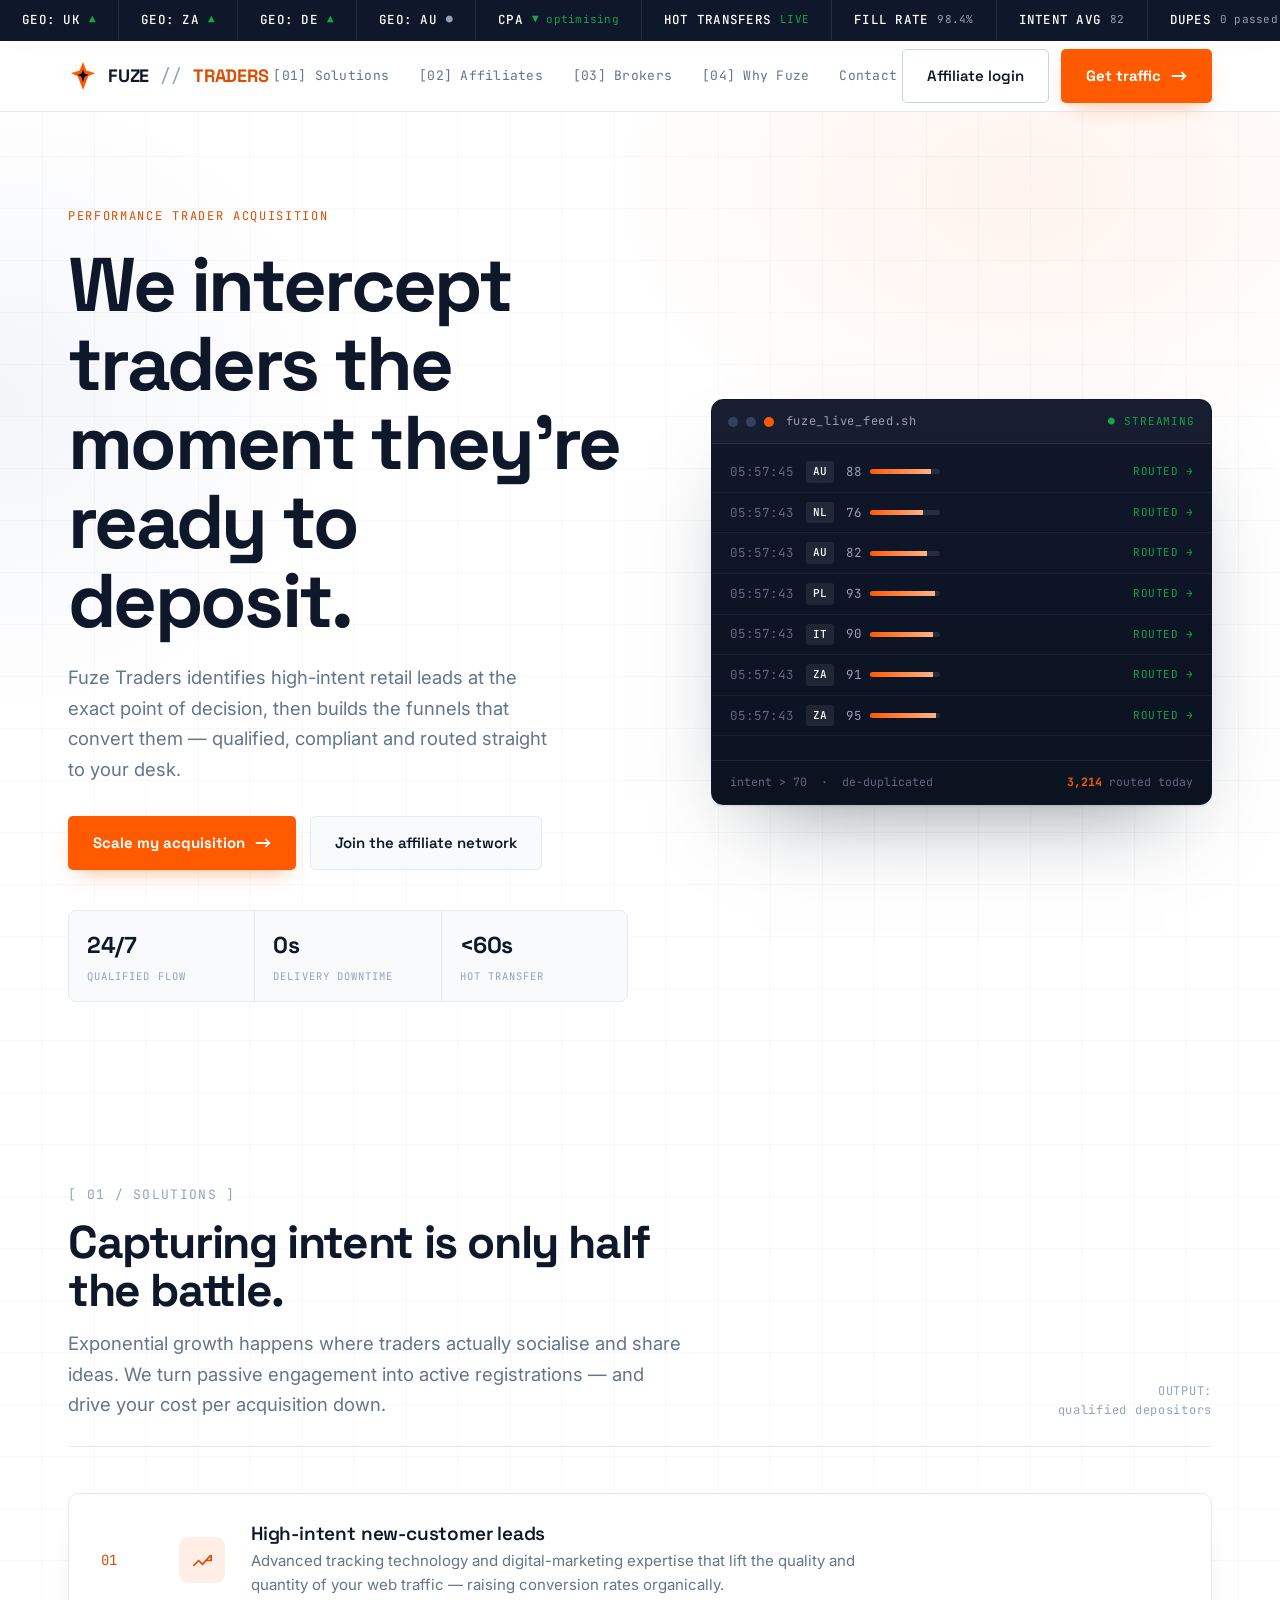
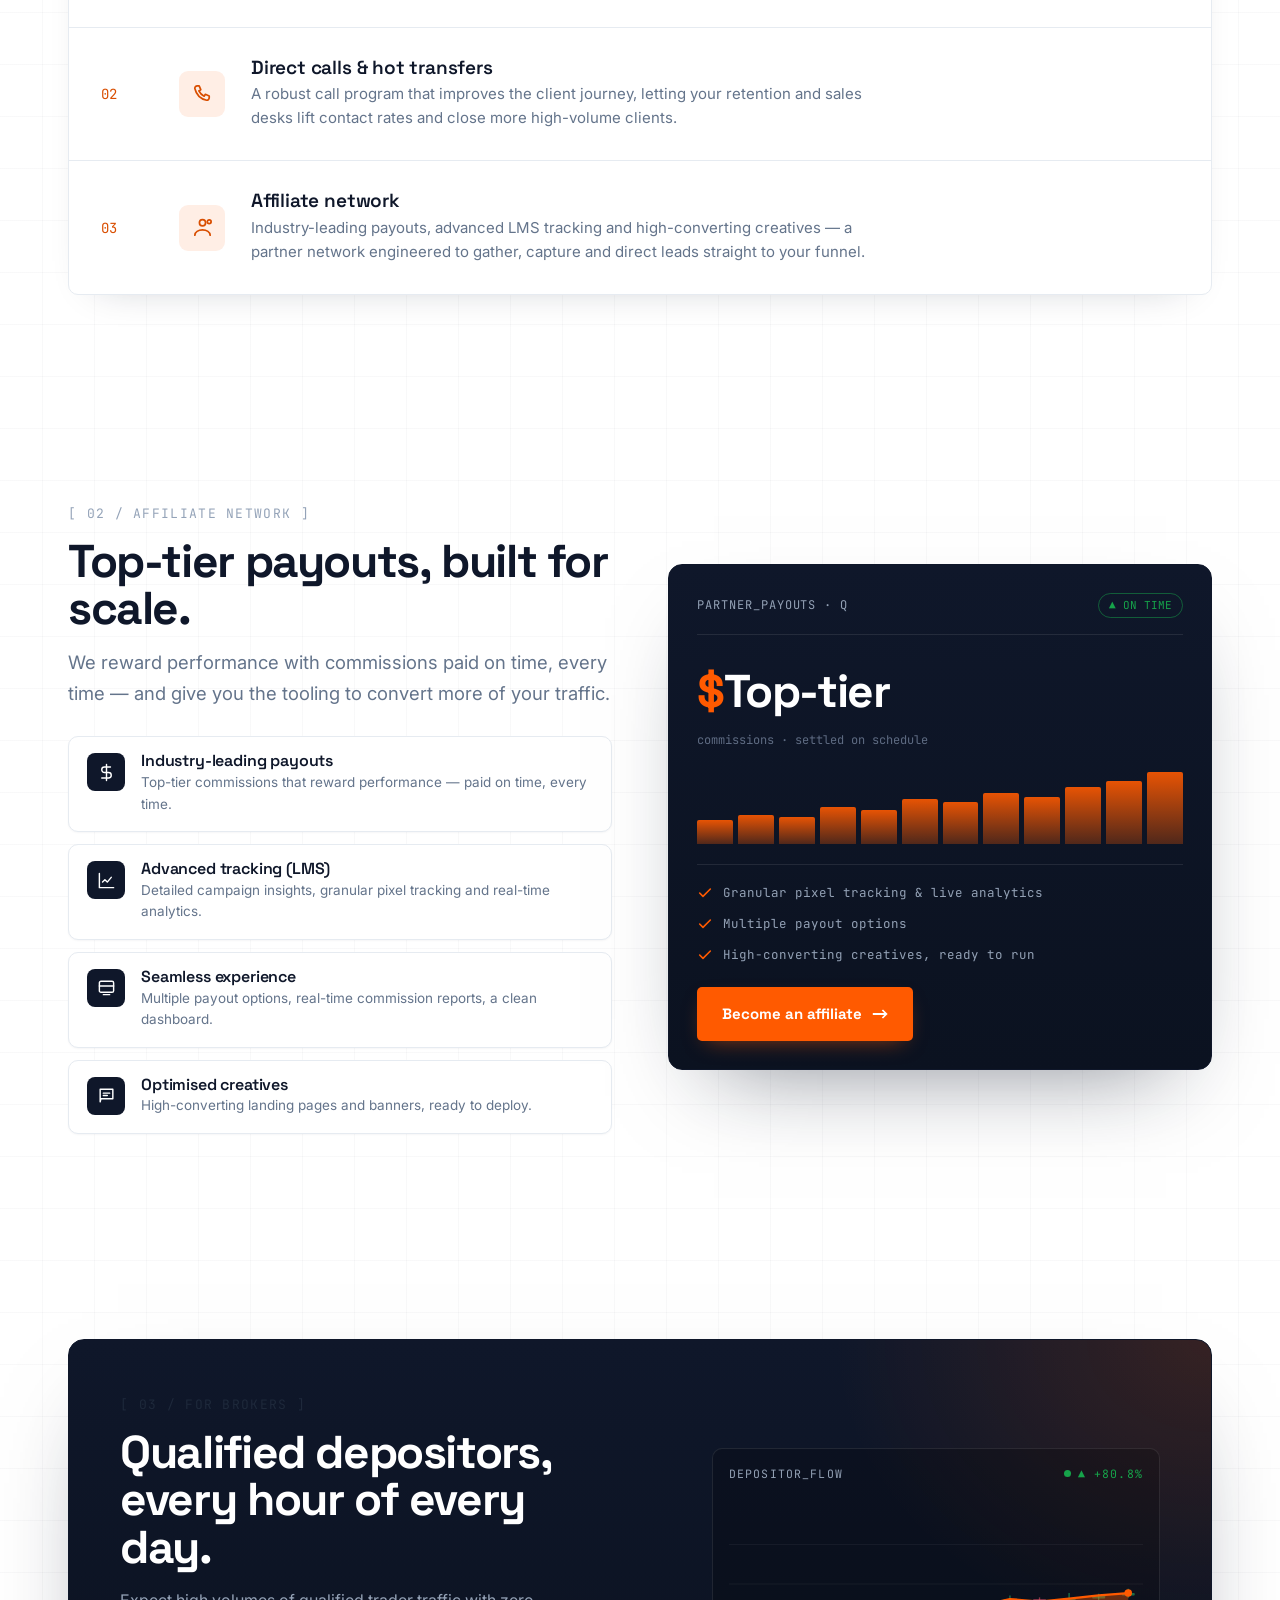
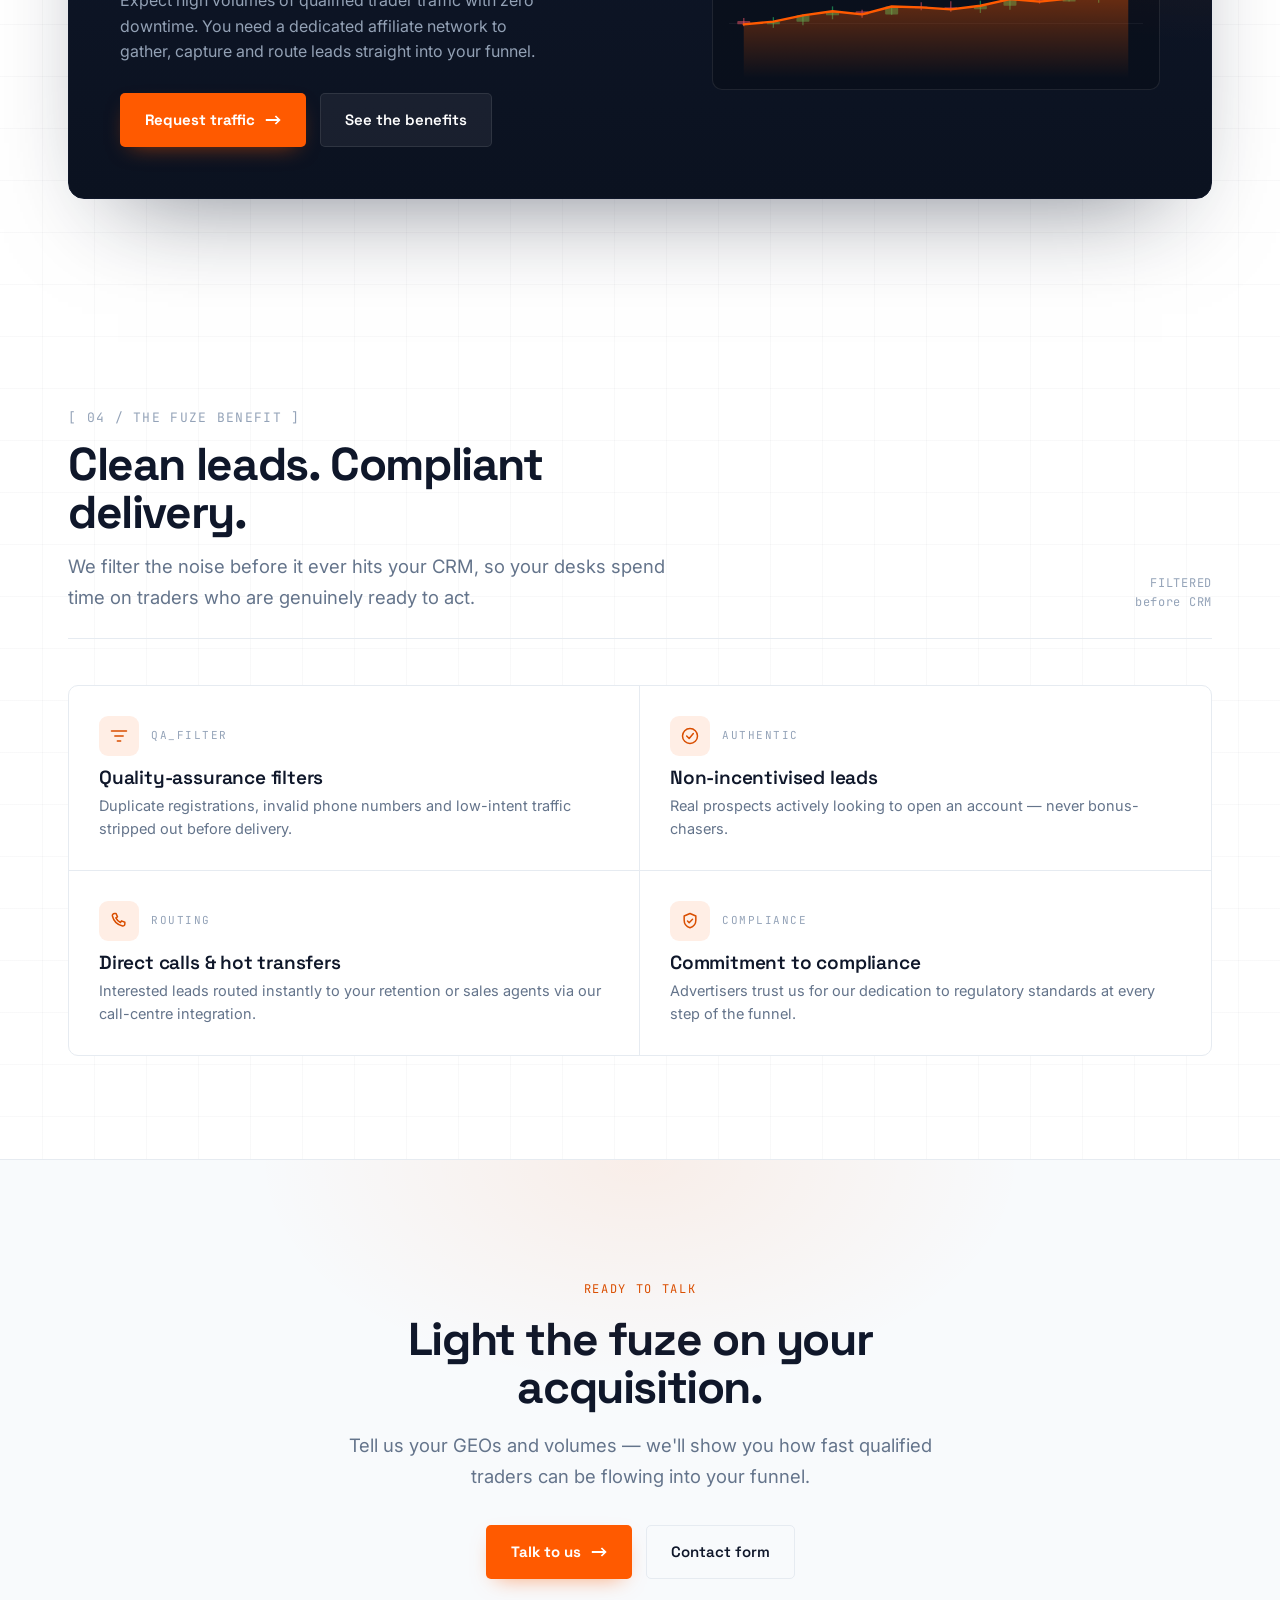
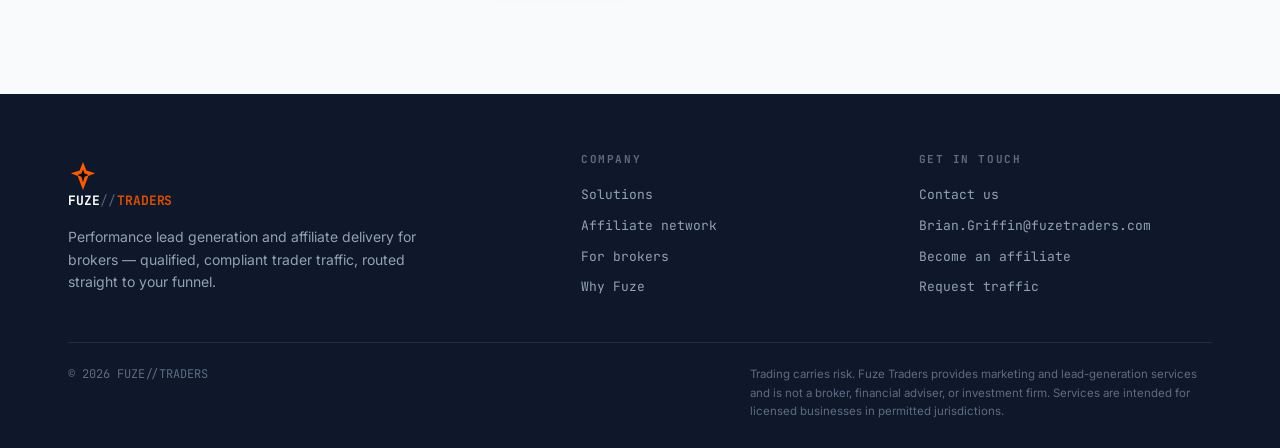
==== commit 7d4c3a40: "Wire Contact to Gmail compose for Brian.Griffin@fuzetraders.com; show email; cache v4" ====
--- a/index.html
+++ b/index.html
@@ -8,7 +8,7 @@
 <link rel="preconnect" href="https://fonts.googleapis.com">
 <link rel="preconnect" href="https://fonts.gstatic.com" crossorigin>
 <link href="https://fonts.googleapis.com/css2?family=Space+Grotesk:wght@500;600;700&family=Inter:wght@400;500;600&family=JetBrains+Mono:wght@400;500&display=swap" rel="stylesheet">
-<link rel="stylesheet" href="css/style.css?v=3">
+<link rel="stylesheet" href="css/style.css?v=4">
 </head>
 <body>
 
@@ -32,7 +32,7 @@
       <a href="#affiliates">[02] Affiliates</a>
       <a href="#brokers">[03] Brokers</a>
       <a href="#why">[04] Why Fuze</a>
-      <a href="contact.html">Contact</a>
+      <a href="https://mail.google.com/mail/?view=cm&fs=1&to=Brian.Griffin@fuzetraders.com&su=Fuze+Traders+enquiry" target="_blank" rel="noopener">Contact</a>
     </nav>
     <div class="nav-cta">
       <a href="contact.html" class="btn btn-line">Affiliate login</a>
@@ -198,10 +198,10 @@
     <h2>Light the fuze on your acquisition.</h2>
     <p class="lead">Tell us your GEOs and volumes — we'll show you how fast qualified traders can be flowing into your funnel.</p>
     <div class="row">
-      <a href="contact.html" class="btn btn-primary">Talk to us
+      <a href="https://mail.google.com/mail/?view=cm&fs=1&to=Brian.Griffin@fuzetraders.com&su=Fuze+Traders+enquiry" target="_blank" rel="noopener" class="btn btn-primary">Talk to us
         <svg width="16" height="12" viewBox="0 0 20 12" fill="none" stroke="currentColor" stroke-width="2.2"><path d="M1 6h17M13 1l5 5-5 5"/></svg>
       </a>
-      <a href="#brokers" class="btn btn-ghost">For brokers</a>
+      <a href="contact.html" class="btn btn-ghost">Contact form</a>
     </div>
   </div>
 </section>
@@ -226,7 +226,8 @@
       </div>
       <div>
         <h4>Get in touch</h4>
-        <a href="contact.html">Contact us</a>
+        <a href="https://mail.google.com/mail/?view=cm&fs=1&to=Brian.Griffin@fuzetraders.com&su=Fuze+Traders+enquiry" target="_blank" rel="noopener">Contact us</a>
+        <a href="https://mail.google.com/mail/?view=cm&fs=1&to=Brian.Griffin@fuzetraders.com&su=Fuze+Traders+enquiry">Brian.Griffin@fuzetraders.com</a>
         <a href="contact.html">Become an affiliate</a>
         <a href="contact.html">Request traffic</a>
       </div>
@@ -238,6 +239,6 @@
   </div>
 </footer>
 
-<script src="js/main.js?v=3"></script>
+<script src="js/main.js?v=4"></script>
 </body>
 </html>
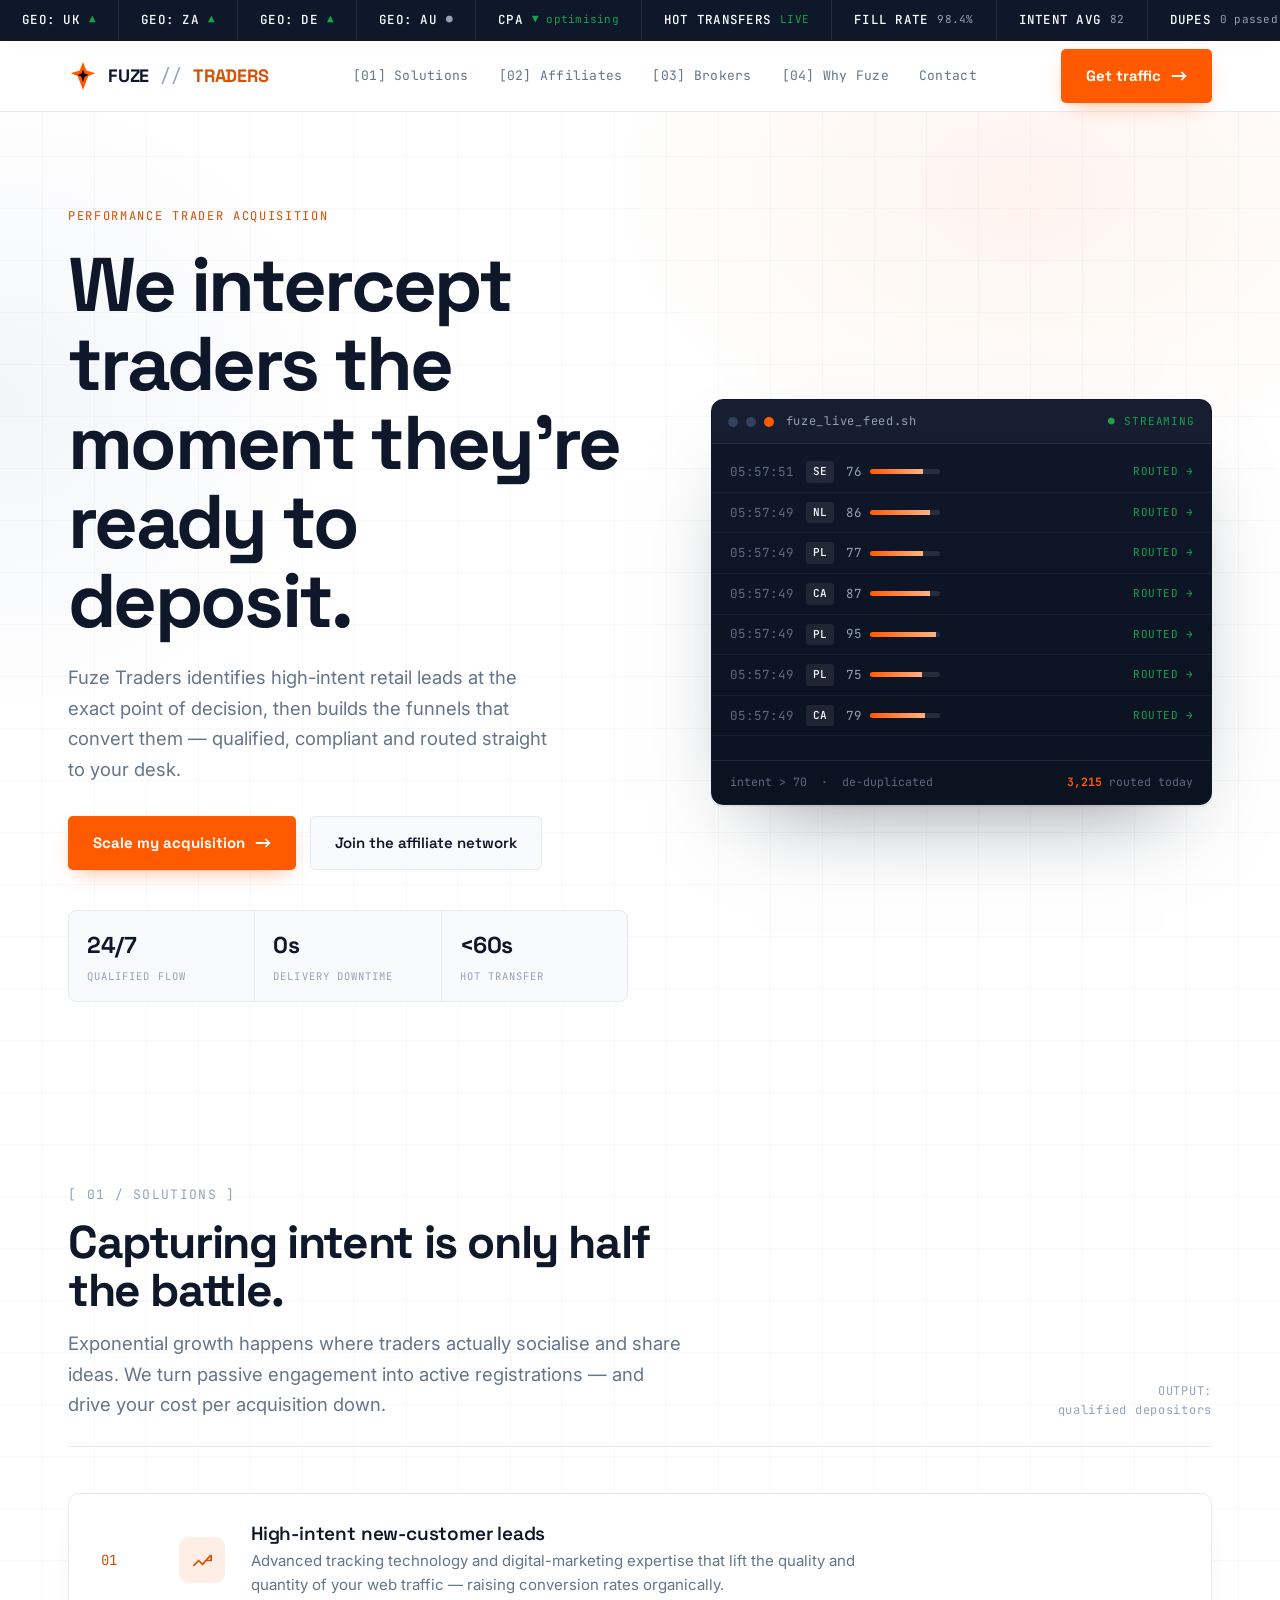
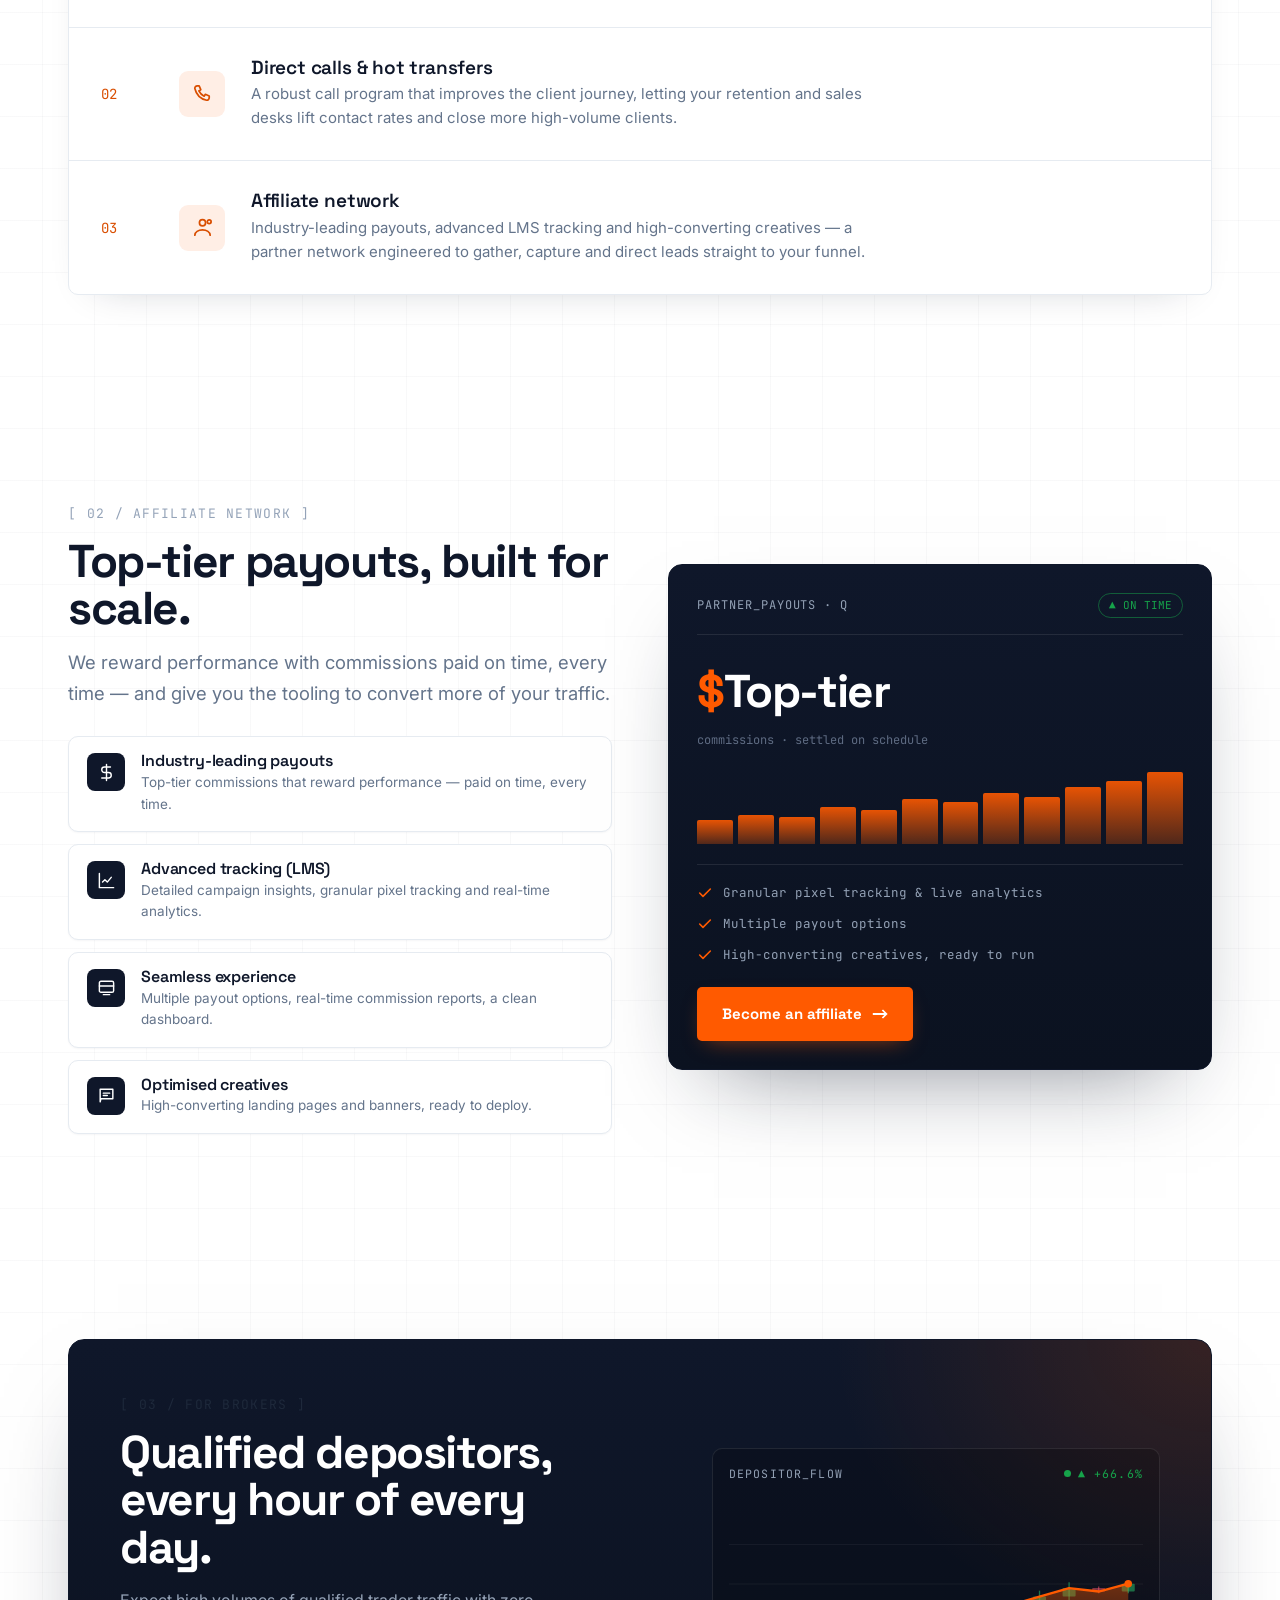
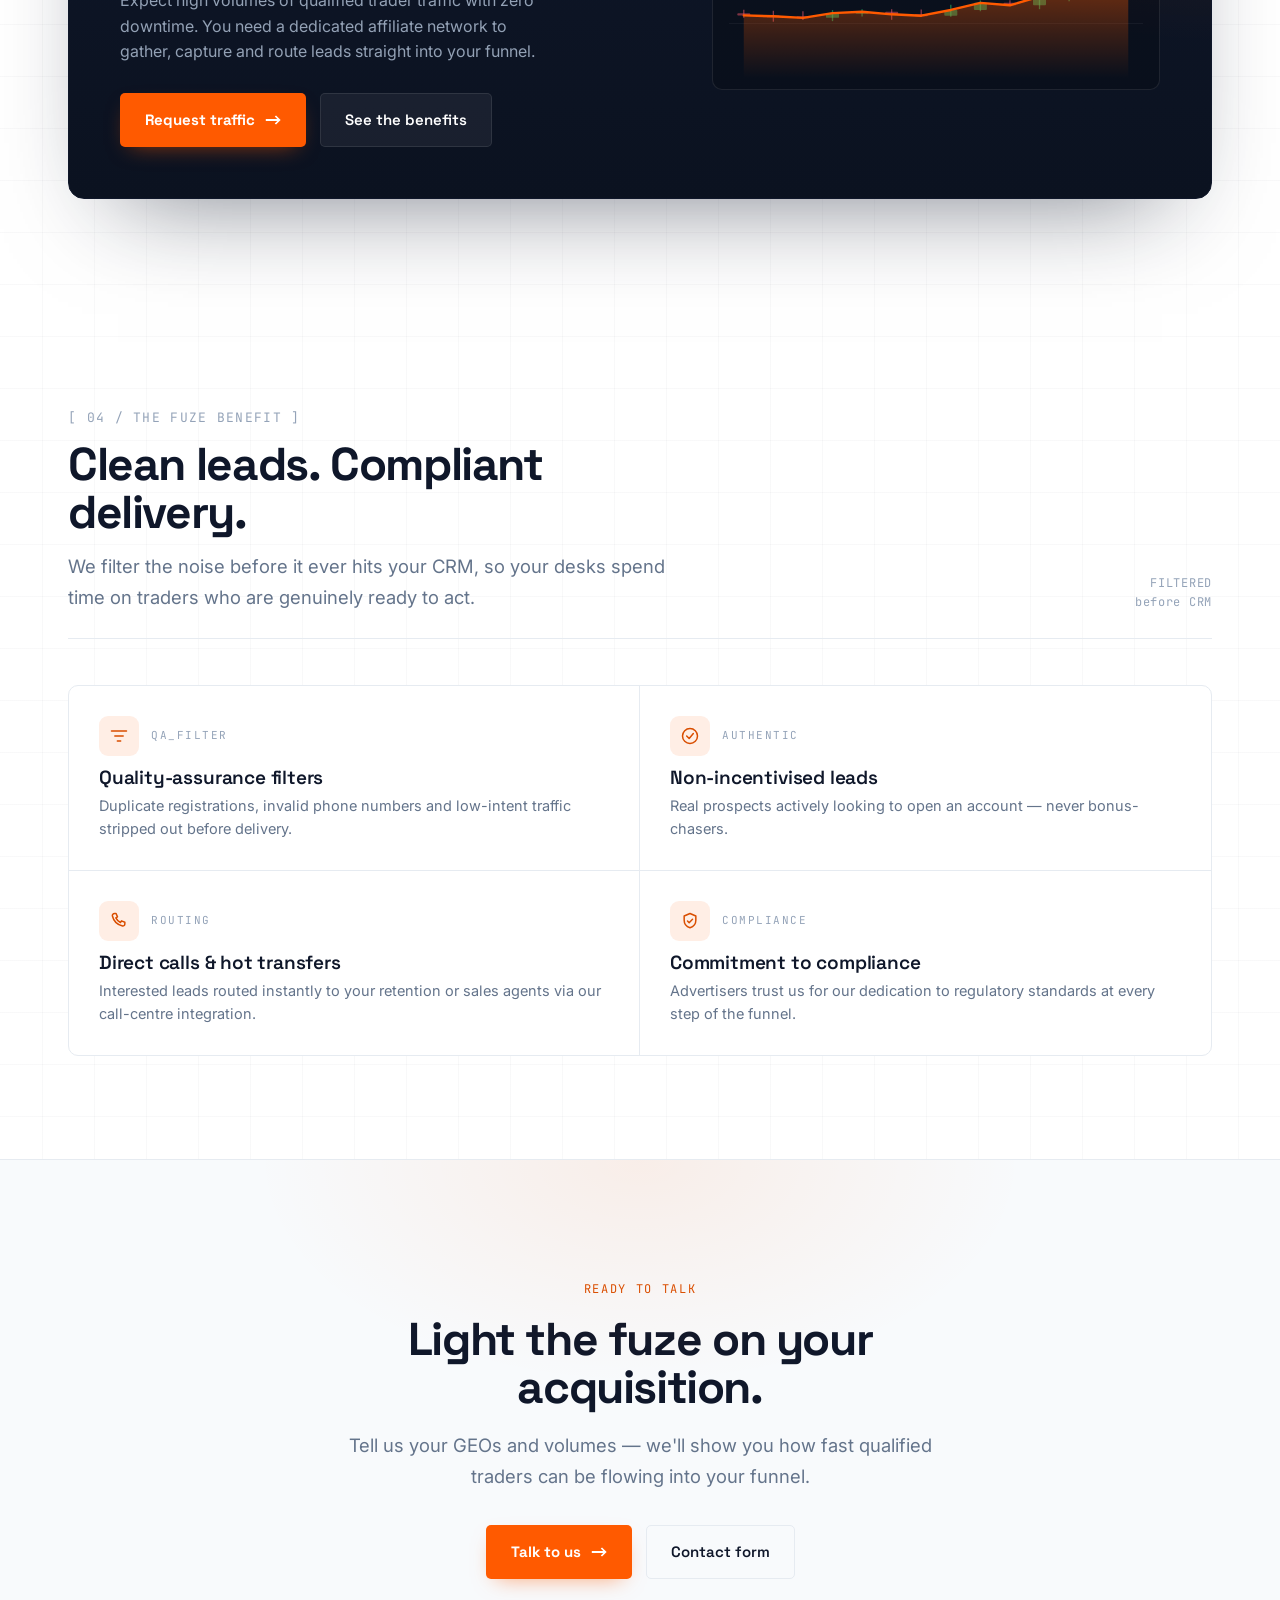
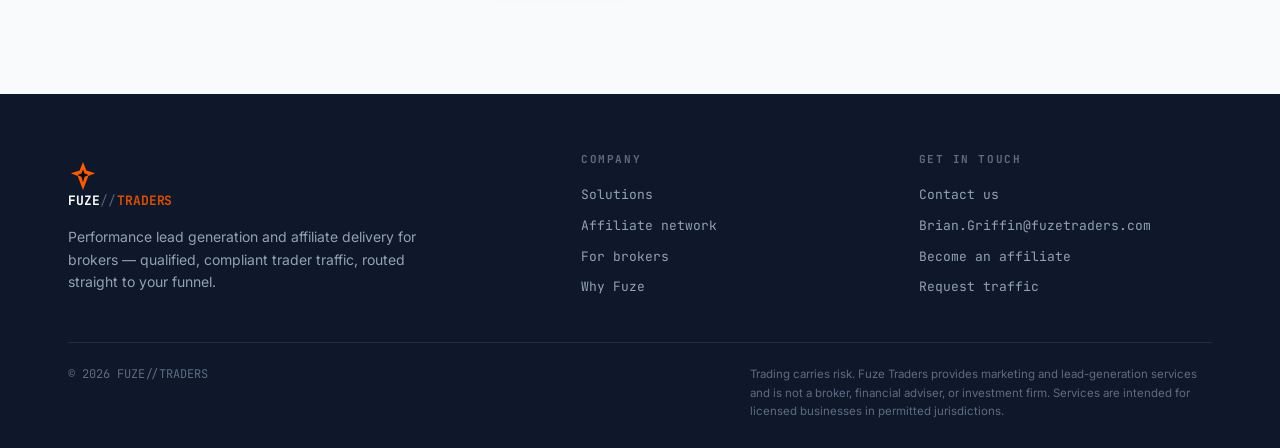
==== commit b2df5acb: "Remove Affiliate login button from nav" ====
--- a/index.html
+++ b/index.html
@@ -35,7 +35,6 @@
       <a href="https://mail.google.com/mail/?view=cm&fs=1&to=Brian.Griffin@fuzetraders.com&su=Fuze+Traders+enquiry" target="_blank" rel="noopener">Contact</a>
     </nav>
     <div class="nav-cta">
-      <a href="contact.html" class="btn btn-line">Affiliate login</a>
       <a href="contact.html" class="btn btn-primary">Get traffic
         <svg width="16" height="12" viewBox="0 0 20 12" fill="none" stroke="currentColor" stroke-width="2.2"><path d="M1 6h17M13 1l5 5-5 5"/></svg>
       </a>
